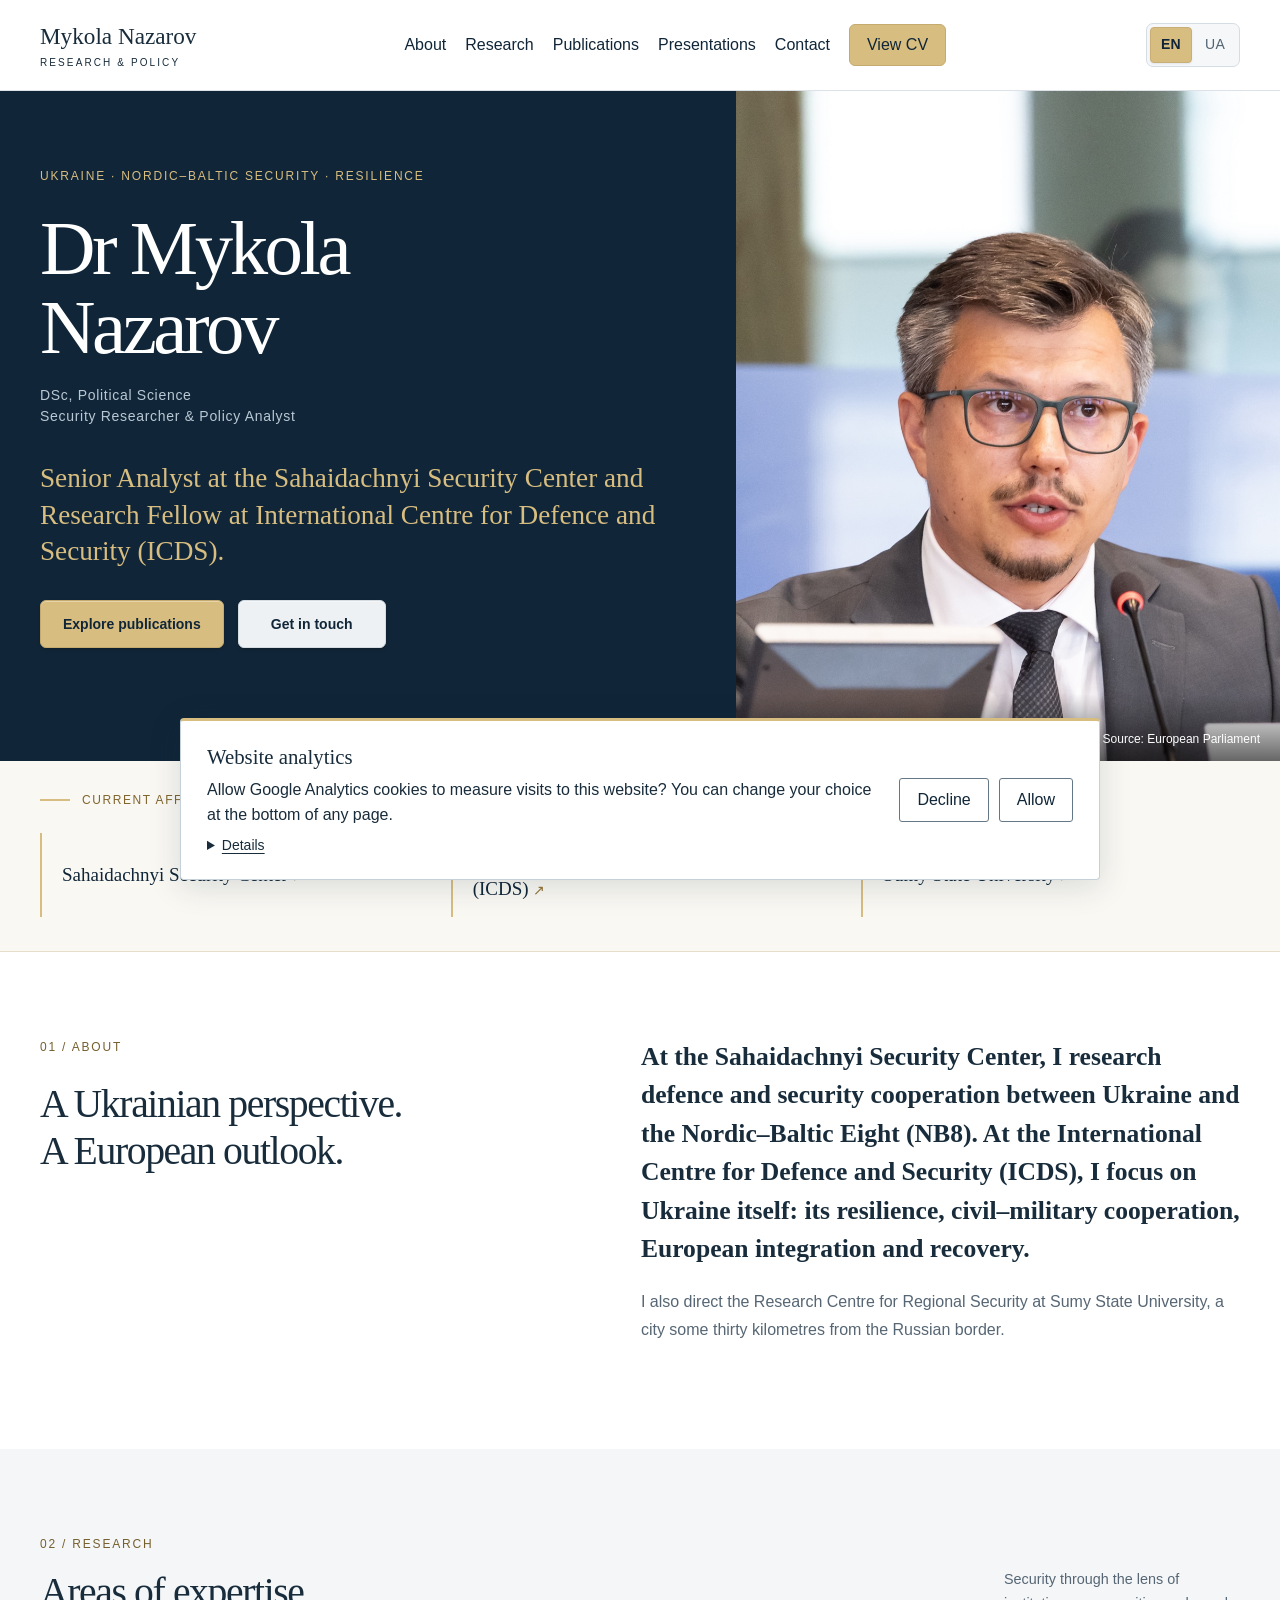
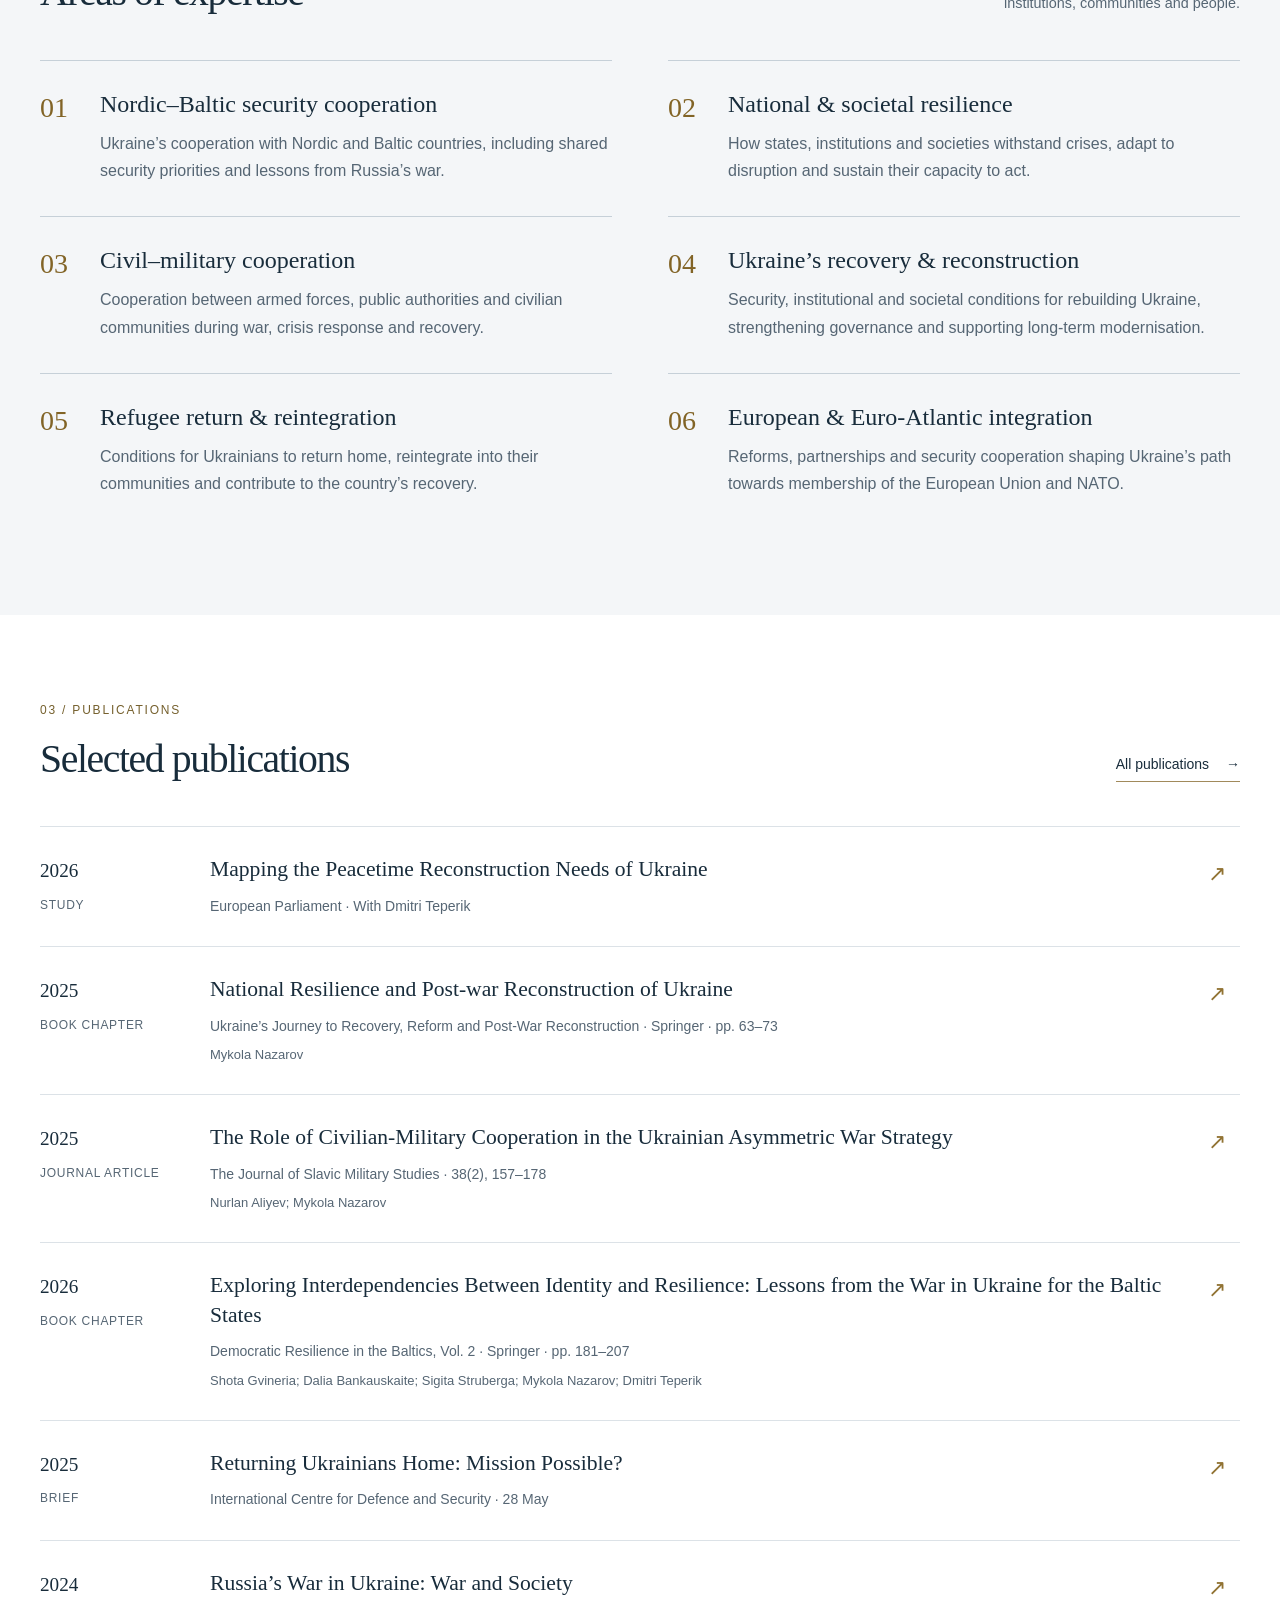
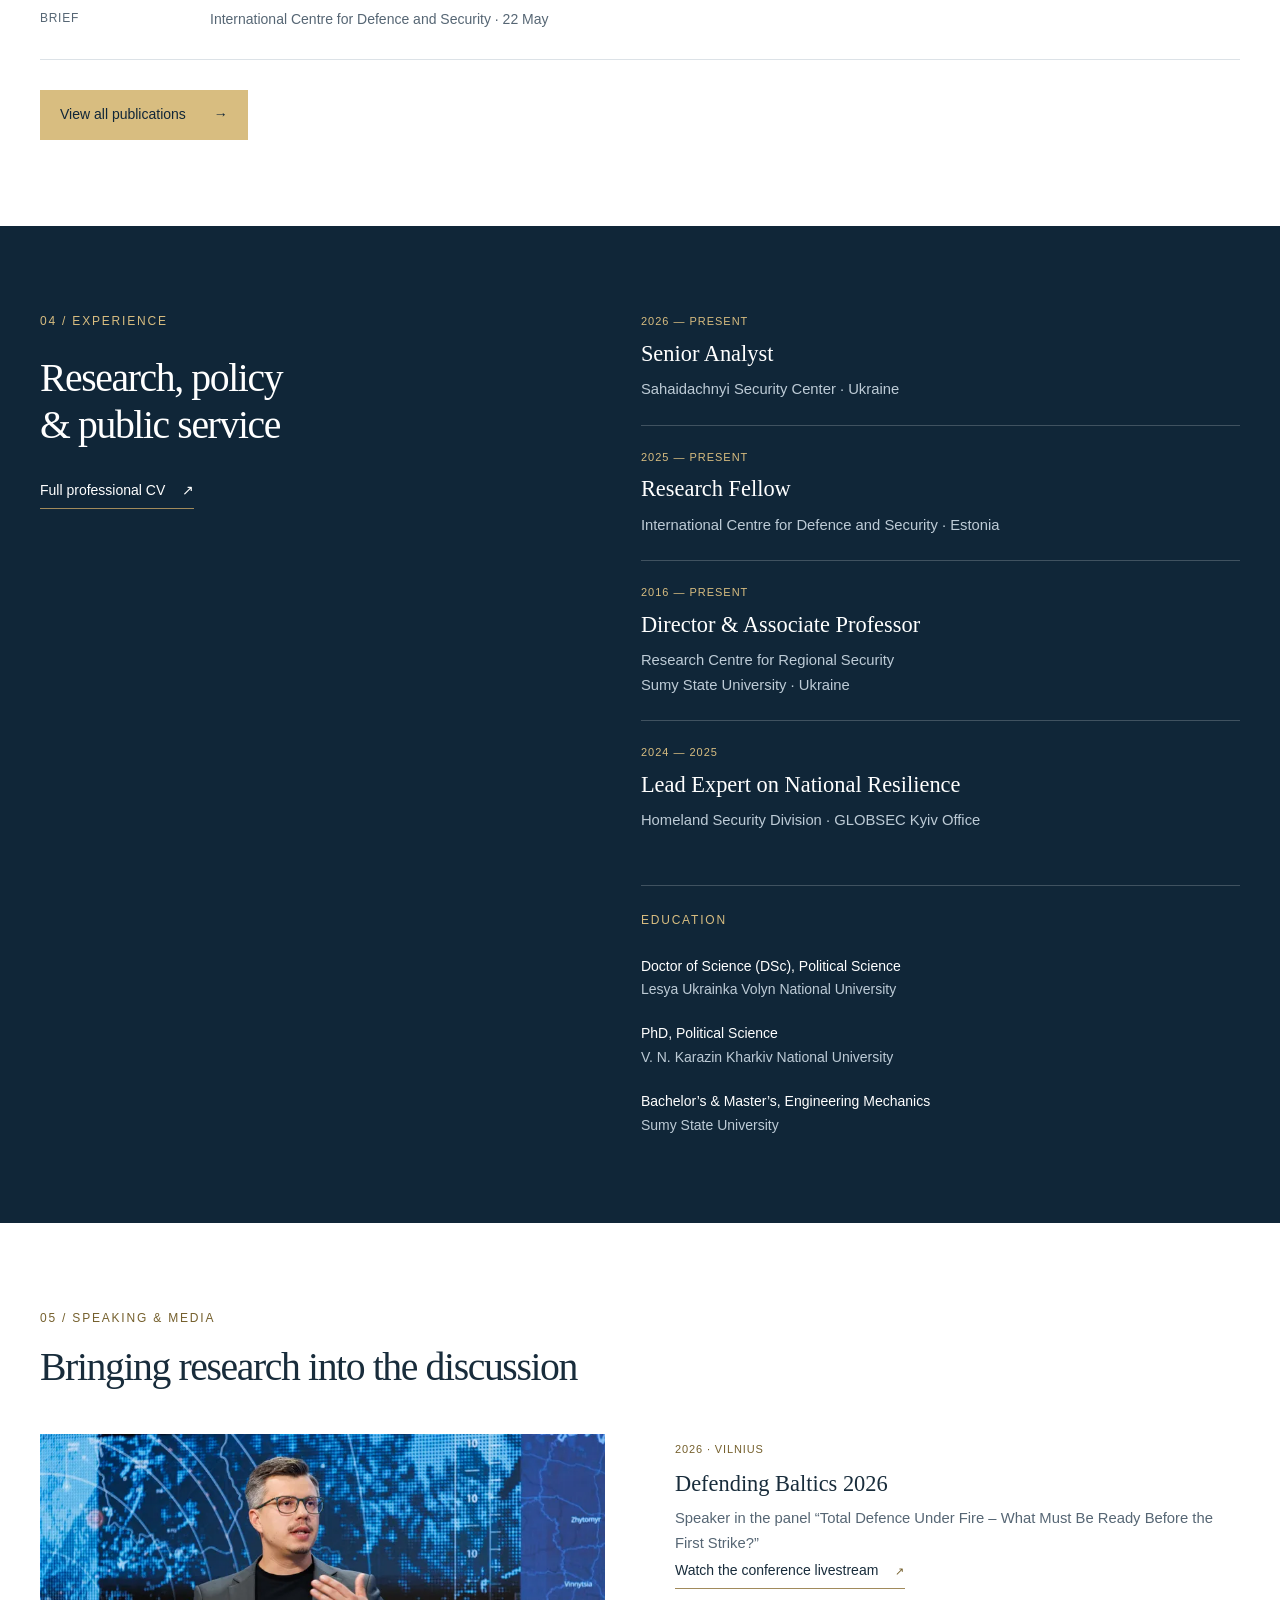
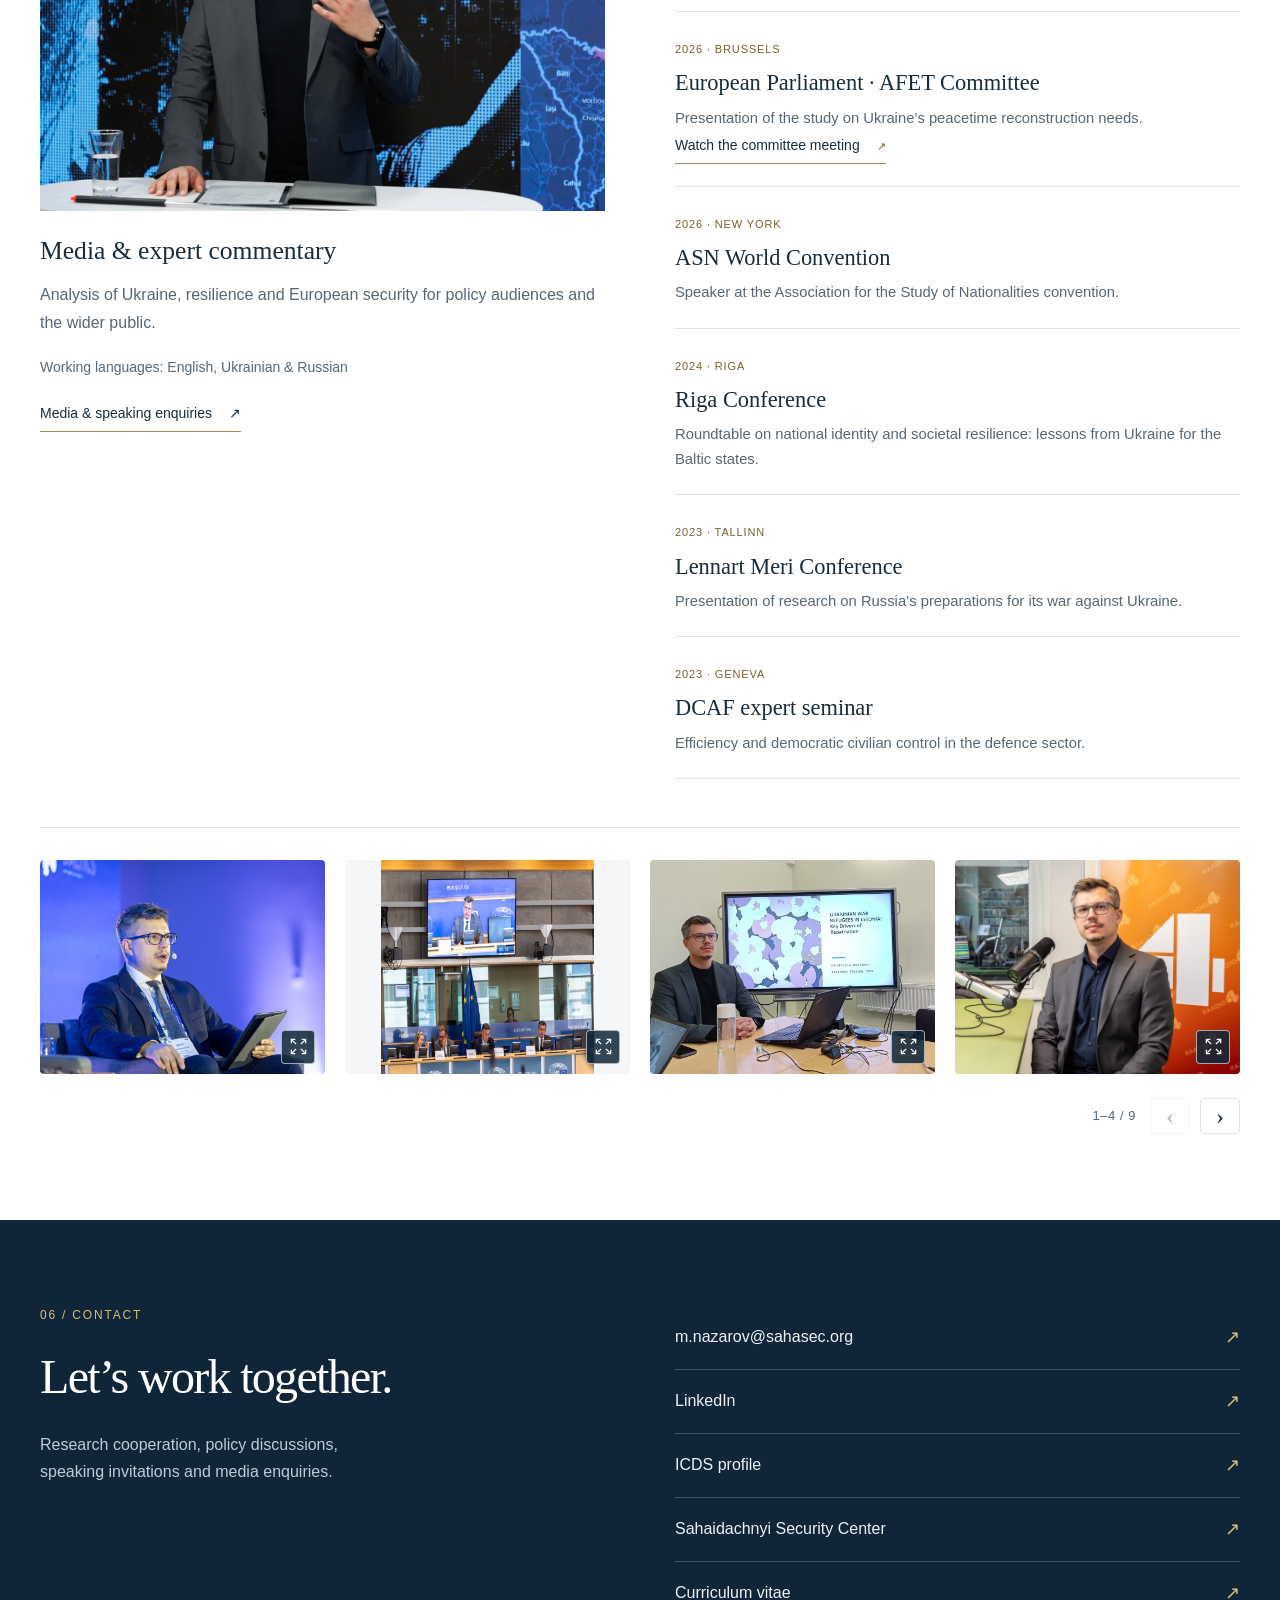
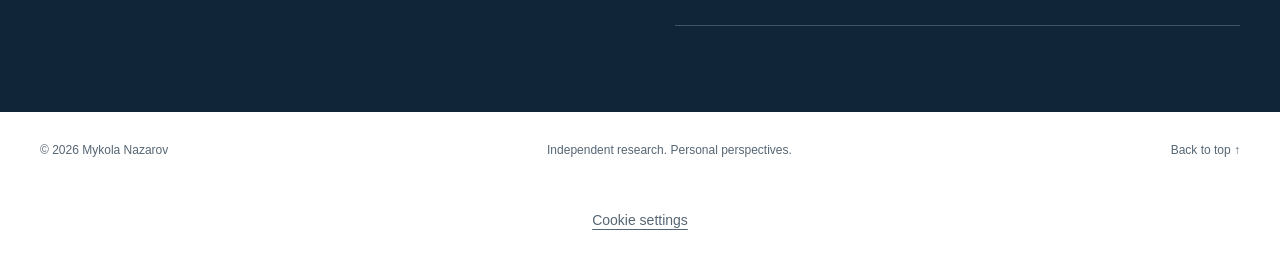
==== index.html @ 0bc8dbb7 "Highlight Ukraine and Nordic–Baltic security in homepage and social titles" ====
<!doctype html>
<html lang="en">
<head>
<meta charset="utf-8"><meta name="viewport" content="width=device-width,initial-scale=1">
<title>Mykola Nazarov | Ukraine, Nordic–Baltic Security &amp; Resilience</title>
<meta name="description" content="Mykola Nazarov, Senior Analyst at Sahaidachnyi Security Center and Research Fellow at ICDS, researches Ukraine, Nordic–Baltic security and societal resilience.">
<meta name="theme-color" content="#102638"><meta property="og:title" content="Mykola Nazarov | Ukraine, Nordic–Baltic Security &amp; Resilience"><meta property="og:description" content="Mykola Nazarov, Senior Analyst at Sahaidachnyi Security Center and Research Fellow at ICDS, researches Ukraine, Nordic–Baltic security and societal resilience."><meta property="og:type" content="website">
<link rel="icon" href="/favicon.ico" sizes="16x16 32x32 48x48 64x64 128x128 256x256">
<link rel="icon" type="image/png" href="/favicon.png" sizes="96x96">
<link rel="apple-touch-icon" href="/apple-touch-icon.png" sizes="180x180">
<link rel="stylesheet" href="styles.css?v=20261110-publications"><script defer src="script.js?v=20261110-publications"></script>
<link rel="canonical" href="https://mykola-nazarov.com/"><link rel="alternate" hreflang="en" href="https://mykola-nazarov.com/"><link rel="alternate" hreflang="uk" href="https://mykola-nazarov.com/uk/"><link rel="alternate" hreflang="x-default" href="https://mykola-nazarov.com/"><meta property="og:url" content="https://mykola-nazarov.com/"><meta property="og:locale" content="en_GB"><meta property="og:locale:alternate" content="uk_UA"><script defer src="language.js"></script><script defer src="gallery.js?v=20260928-gallery8"></script>
<script type="application/ld+json">
{
  "@context": "https://schema.org",
  "@type": "ProfilePage",
  "@id": "https://mykola-nazarov.com/#profile",
  "url": "https://mykola-nazarov.com/",
  "name": "Mykola Nazarov — professional profile and research",
  "inLanguage": "en",
  "mainEntity": {
    "@type": "Person",
    "@id": "https://mykola-nazarov.com/#person",
    "name": "Mykola Nazarov",
    "alternateName": "Микола Назаров",
    "url": "https://mykola-nazarov.com/",
    "image": "https://mykola-nazarov.com/assets/mykola-nazarov.jpeg",
    "description": "Senior Analyst at the Sahaidachnyi Security Center and Research Fellow at ICDS. I work on what Ukraine’s war means for defence and societal resilience in Northern Europe.",
    "jobTitle": "Senior Analyst; Non-Resident Research Fellow",
    "affiliation": [
      {
        "@type": "Organization",
        "name": "Sahaidachnyi Security Center",
        "url": "https://sahasec.org/"
      },
      {
        "@type": "Organization",
        "name": "International Centre for Defence and Security",
        "alternateName": "ICDS"
      },
      {
        "@type": "CollegeOrUniversity",
        "name": "Sumy State University"
      },
      {
        "@type": "Organization",
        "name": "Research Centre for Regional Security"
      }
    ],
    "knowsAbout": [
      "National and societal resilience",
      "Civil–military cooperation",
      "Ukraine’s recovery and reconstruction",
      "European and Euro-Atlantic integration",
      "Nordic–Baltic security cooperation",
      "Nordic–Baltic Eight"
    ],
    "sameAs": [
      "https://icds.ee/en/author/mykola-nazarov/",
      "https://www.linkedin.com/in/mykola-nazarov/",
      "https://orcid.org/0000-0002-4504-7908",
      "https://www.researchgate.net/profile/Mykola-Nazarov",
      "https://www.scopus.com/authid/detail.uri?authorId=57215903050"
    ],
    "worksFor": [
      {
        "@type": "Organization",
        "name": "Sahaidachnyi Security Center",
        "url": "https://sahasec.org/"
      }
    ]
  }
}
</script>
<link rel="stylesheet" href="/analytics.css?v=b6d5c2df7a">
<script defer src="/analytics.js?v=20261110-contact-email"></script>
</head>
<body id="top">
<a class="skip" href="#main">Skip to content</a>
<header class="site-header"><div class="header-inner"><a href="#top" class="wordmark" aria-label="Mykola Nazarov, home">Mykola Nazarov<span>RESEARCH & POLICY</span></a><div class="header-tools"><div class="language-switch" role="group" aria-label="Website language"><a href="./" lang="en" hreflang="en" aria-label="English" aria-current="page">EN</a><span aria-hidden="true">/</span><a href="uk/" lang="uk" hreflang="uk" aria-label="Українська" data-language-link>UA</a></div><button class="menu-toggle" aria-expanded="false" aria-controls="navigation">Menu <span aria-hidden="true">☰</span></button></div><nav id="navigation" aria-label="Main navigation"><a href="#about">About</a><a href="#research">Research</a><a href="#publications">Publications</a><a href="#speaking">Presentations</a><a href="#contact">Contact</a><a class="nav-cv" href="cv.html">View CV</a></nav></div></header>
<main id="main">
<section class="hero"><div class="hero-inner"><div class="hero-copy"><p class="eyebrow">UKRAINE · NORDIC–BALTIC SECURITY · RESILIENCE</p><h1>Dr Mykola<br>Nazarov<span class="degree">DSc, Political Science<br>Security Researcher &amp; Policy Analyst</span></h1><p class="hero-lead">Senior Analyst at the Sahaidachnyi Security Center and Research Fellow at International Centre for Defence and Security (ICDS).</p><div class="hero-actions"><a class="hero-action hero-action-primary" href="#publications">Explore publications</a><a class="hero-action" href="#contact">Get in touch</a></div></div><figure class="hero-portrait"><img src="assets/mykola-nazarov.jpeg" alt="Dr Mykola Nazarov speaking at a microphone" width="1024" height="1536" fetchpriority="high"><figcaption>© European Union 2026 · Source: European Parliament</figcaption></figure></div></section>
<div class="affiliations"><div><span class="small-label">CURRENT AFFILIATIONS</span><p><a href="https://sahasec.org/team/dr-mykola-nazarov/" target="_blank" rel="noopener noreferrer">Sahaidachnyi Security Center</a></p><p><a href="https://icds.ee/en/author/mykola-nazarov/" target="_blank" rel="noopener noreferrer">International Centre for Defence and Security <span class="affiliation-abbr">(ICDS)</span></a></p><p><a href="https://int.sumdu.edu.ua/en/" target="_blank" rel="noopener noreferrer">Sumy State University</a></p></div></div>
<section class="section split" id="about"><div><p class="eyebrow dark">01 / ABOUT</p><h2>A Ukrainian perspective.<br>A European outlook.</h2></div><div class="body-copy"><p class="intro"><strong>At the Sahaidachnyi Security Center, I research defence and security cooperation between Ukraine and the Nordic–Baltic Eight (NB8). At the International Centre for Defence and Security (ICDS), I focus on Ukraine itself: its resilience, civil–military cooperation, European integration and recovery.</strong></p><p>I also direct the Research Centre for Regional Security at Sumy State University, a city some thirty kilometres from the Russian border.</p></div></section>
<section class="research-section" id="research"><div class="section"><div class="section-heading"><div><p class="eyebrow dark">02 / RESEARCH</p><h2>Areas of expertise</h2></div><p>Security through the lens of<br>institutions, communities and people.</p></div><ol class="expertise-grid" role="list">
<li class="expertise-item"><span class="index" aria-hidden="true">01</span><div><h3>Nordic–Baltic security cooperation</h3><p>Ukraine’s cooperation with Nordic and Baltic countries, including shared security priorities and lessons from Russia’s war.</p></div></li>
<li class="expertise-item"><span class="index" aria-hidden="true">02</span><div><h3>National &amp; societal resilience</h3><p>How states, institutions and societies withstand crises, adapt to disruption and sustain their capacity to act.</p></div></li>
<li class="expertise-item"><span class="index" aria-hidden="true">03</span><div><h3>Civil–military cooperation</h3><p>Cooperation between armed forces, public authorities and civilian communities during war, crisis response and recovery.</p></div></li>
<li class="expertise-item"><span class="index" aria-hidden="true">04</span><div><h3>Ukraine’s recovery &amp; reconstruction</h3><p>Security, institutional and societal conditions for rebuilding Ukraine, strengthening governance and supporting long-term modernisation.</p></div></li>
<li class="expertise-item"><span class="index" aria-hidden="true">05</span><div><h3>Refugee return &amp; reintegration</h3><p>Conditions for Ukrainians to return home, reintegrate into their communities and contribute to the country’s recovery.</p></div></li>
<li class="expertise-item"><span class="index" aria-hidden="true">06</span><div><h3>European &amp; Euro-Atlantic integration</h3><p>Reforms, partnerships and security cooperation shaping Ukraine’s path towards membership of the European Union and NATO.</p></div></li>
</ol>
</div></section>
<section class="section selected-publications" id="publications"><div class="section-heading"><div><p class="eyebrow dark">03 / PUBLICATIONS</p><h2>Selected publications</h2></div><a class="text-link" href="publications.html">All publications <span aria-hidden="true">→</span></a></div>
<div class="publication-list">
<article class="publication" data-year="2026" data-topic="recovery"><div class="pub-meta">2026<span>STUDY</span></div><div><h4><a href="https://icds.ee/en/mapping-the-peacetime-reconstruction-needs-of-ukraine/" target="_blank" rel="noopener noreferrer">Mapping the Peacetime Reconstruction Needs of Ukraine</a></h4><p>European Parliament · With Dmitri Teperik</p></div><span class="pub-arrow" aria-hidden="true">↗</span></article>
<article class="publication" data-year="2025" data-topic="recovery"><div class="pub-meta">2025<span>BOOK CHAPTER</span></div><div><h4><a href="https://link.springer.com/chapter/10.1007/978-3-031-66434-2_5" target="_blank" rel="noopener noreferrer">National Resilience and Post-war Reconstruction of Ukraine</a></h4><p>Ukraine’s Journey to Recovery, Reform and Post-War Reconstruction · Springer · pp. 63–73</p><p class="pub-authors">Mykola Nazarov</p></div><span class="pub-arrow" aria-hidden="true">↗</span></article>
<article class="publication" data-year="2025" data-topic="security"><div class="pub-meta">2025<span>JOURNAL ARTICLE</span></div><div><h4><a href="https://doi.org/10.1080/13518046.2025.2533630" target="_blank" rel="noopener noreferrer">The Role of Civilian-Military Cooperation in the Ukrainian Asymmetric War Strategy</a></h4><p>The Journal of Slavic Military Studies · 38(2), 157–178</p><p class="pub-authors">Nurlan Aliyev; Mykola Nazarov</p></div><span class="pub-arrow" aria-hidden="true">↗</span></article>
<article class="publication" data-year="2026" data-topic="resilience"><div class="pub-meta">2026<span>BOOK CHAPTER</span></div><div><h4><a href="https://link.springer.com/chapter/10.1007/978-3-032-10146-4_10" target="_blank" rel="noopener noreferrer">Exploring Interdependencies Between Identity and Resilience: Lessons from the War in Ukraine for the Baltic States</a></h4><p>Democratic Resilience in the Baltics, Vol. 2 · Springer · pp. 181–207</p><p class="pub-authors">Shota Gvineria; Dalia Bankauskaite; Sigita Struberga; Mykola Nazarov; Dmitri Teperik</p></div><span class="pub-arrow" aria-hidden="true">↗</span></article>
<article class="publication" data-year="2025" data-topic="recovery"><div class="pub-meta">2025<span>BRIEF</span></div><div><h4><a href="https://icds.ee/en/returning-ukrainians-home-mission-possible/" target="_blank" rel="noopener noreferrer">Returning Ukrainians Home: Mission Possible?</a></h4><p>International Centre for Defence and Security · 28 May</p></div><span class="pub-arrow" aria-hidden="true">↗</span></article>
<article class="publication" data-year="2024" data-topic="resilience"><div class="pub-meta">2024<span>BRIEF</span></div><div><h4><a href="https://icds.ee/en/russias-war-in-ukraine-war-and-society/" target="_blank" rel="noopener noreferrer">Russia’s War in Ukraine: War and Society</a></h4><p>International Centre for Defence and Security · 22 May</p></div><span class="pub-arrow" aria-hidden="true">↗</span></article>
</div><div class="publications-actions"><a class="button gold" href="publications.html">View all publications <span aria-hidden="true">→</span></a></div></section>
<section class="experience-section" id="experience"><div class="section split"><div><p class="eyebrow">04 / EXPERIENCE</p><h2>Research, policy<br>& public service</h2><a class="text-link light" href="cv.html">Full professional CV <span aria-hidden="true">↗</span></a></div><div class="timeline"><article><p class="date">2026 — PRESENT</p><h3>Senior Analyst</h3><p>Sahaidachnyi Security Center · Ukraine</p></article><article><p class="date">2025 — PRESENT</p><h3>Research Fellow</h3><p>International Centre for Defence and Security · Estonia</p></article><article><p class="date">2016 — PRESENT</p><h3>Director & Associate Professor</h3><p>Research Centre for Regional Security<br>Sumy State University · Ukraine</p></article><article><p class="date">2024 — 2025</p><h3>Lead Expert on National Resilience</h3><p>Homeland Security Division · GLOBSEC Kyiv Office</p></article><div class="education"><p class="eyebrow">EDUCATION</p><p><strong>Doctor of Science (DSc), Political Science</strong><br>Lesya Ukrainka Volyn National University</p><p><strong>PhD, Political Science</strong><br>V. N. Karazin Kharkiv National University</p><p><strong>Bachelor’s & Master’s, Engineering Mechanics</strong><br>Sumy State University</p></div></div></div></section>
<section class="section" id="speaking"><div class="section-heading"><div><p class="eyebrow dark">05 / SPEAKING & MEDIA</p><h2>Bringing research into the discussion</h2></div></div><div class="speaking-grid"><div><img class="media-photo" src="assets/media.webp" alt="Mykola Nazarov contributing to a television discussion" width="860" height="573" loading="lazy"><h3>Media & expert commentary</h3><p>Analysis of Ukraine, resilience and European security for policy audiences and the wider public.</p><p class="languages">Working languages: English, Ukrainian & Russian</p><a class="text-link" href="mailto:m.nazarov@sahasec.org?subject=Media%20or%20speaking%20enquiry">Media & speaking enquiries <span aria-hidden="true">↗</span></a></div><div class="events"><article><span>2026 · VILNIUS</span><h3>Defending Baltics 2026</h3><p>Speaker in the panel “Total Defence Under Fire – What Must Be Ready Before the First Strike?”</p><a class="text-link" href="https://youtu.be/OSr7ZfuZhS0?t=7414" target="_blank" rel="noopener noreferrer">Watch the conference livestream <span aria-hidden="true">↗</span></a></article><article><span>2026 · BRUSSELS</span><h3>European Parliament · AFET Committee</h3><p>Presentation of the study on Ukraine’s peacetime reconstruction needs.</p><a class="text-link" href="https://multimedia.europarl.europa.eu/en/webstreaming/committee-on-foreign-affairs-ordinary-meeting_20260624-1635-COMMITTEE-AFET" target="_blank" rel="noopener noreferrer">Watch the committee meeting <span aria-hidden="true">↗</span></a></article><article><span>2026 · NEW YORK</span><h3>ASN World Convention</h3><p>Speaker at the Association for the Study of Nationalities convention.</p></article><article><span>2024 · RIGA</span><h3>Riga Conference</h3><p>Roundtable on national identity and societal resilience: lessons from Ukraine for the Baltic states.</p></article><article><span>2023 · TALLINN</span><h3>Lennart Meri Conference</h3><p>Presentation of research on Russia’s preparations for its war against Ukraine.</p></article><article><span>2023 · GENEVA</span><h3>DCAF expert seminar</h3><p>Efficiency and democratic civilian control in the defence sector.</p></article></div></div><div class="speaking-gallery" role="group" aria-label="Presentations, interviews and professional meetings photo gallery"><a class="gallery-item" href="assets/speaking-defending-baltics-2026-mindaugas-mikulenas.jpg" data-gallery-item aria-label="Open photo: Mykola Nazarov speaking at Defending Baltics 2026 in Vilnius" title="Photo: Mindaugas Mikulenas"><img src="assets/speaking-defending-baltics-2026-mindaugas-mikulenas.jpg" alt="Mykola Nazarov speaking at Defending Baltics 2026 in Vilnius. Photo: Mindaugas Mikulenas" width="2048" height="1365" loading="lazy" decoding="async" style="object-position:40% 45%"><span class="gallery-zoom" aria-hidden="true"><svg viewBox="0 0 24 24" width="19" height="19" fill="none" stroke="currentColor" stroke-width="1.6" aria-hidden="true"><path d="M8 3H3v5m13-5h5v5M3 16v5h5m13-5v5h-5M3 3l6 6m12-6-6 6M3 21l6-6m12 6-6-6"/></svg></span></a><a class="gallery-item" href="assets/speaking-european-parliament-session.jpg" data-gallery-item aria-label="Enlarge photo: Mykola Nazarov speaking at the European Parliament"><img src="assets/speaking-european-parliament-session.jpg" alt="Mykola Nazarov speaking at the European Parliament" width="1536" height="1536" loading="lazy" decoding="async" style="object-fit:contain;object-position:center"><span class="gallery-zoom" aria-hidden="true"><svg viewBox="0 0 24 24" width="19" height="19" fill="none" stroke="currentColor" stroke-width="1.6" aria-hidden="true"><path d="M8 3H3v5m13-5h5v5M3 16v5h5m13-5v5h-5M3 3l6 6m12-6-6 6M3 21l6-6m12 6-6-6"/></svg></span></a><a class="gallery-item" href="assets/speaking-research-presentation.jpg" data-gallery-item aria-label="Enlarge photo: Mykola Nazarov presenting research on Ukrainian war refugees in Estonia"><img src="assets/speaking-research-presentation.jpg" alt="Mykola Nazarov presenting research on Ukrainian war refugees in Estonia" width="2048" height="1684" loading="lazy" decoding="async" style="object-position:50% 35%"><span class="gallery-zoom" aria-hidden="true"><svg viewBox="0 0 24 24" width="19" height="19" fill="none" stroke="currentColor" stroke-width="1.6" aria-hidden="true"><path d="M8 3H3v5m13-5h5v5M3 16v5h5m13-5v5h-5M3 3l6 6m12-6-6 6M3 21l6-6m12 6-6-6"/></svg></span></a><a class="gallery-item" href="assets/speaking-radio-interview.jpg" data-gallery-item aria-label="Enlarge photo: Mykola Nazarov in a radio studio"><img src="assets/speaking-radio-interview.jpg" alt="Mykola Nazarov in a radio studio" width="784" height="490" loading="lazy" decoding="async" style="object-position:50% 45%"><span class="gallery-zoom" aria-hidden="true"><svg viewBox="0 0 24 24" width="19" height="19" fill="none" stroke="currentColor" stroke-width="1.6" aria-hidden="true"><path d="M8 3H3v5m13-5h5v5M3 16v5h5m13-5v5h-5M3 3l6 6m12-6-6 6M3 21l6-6m12 6-6-6"/></svg></span></a><a class="gallery-item" href="assets/speaking-err-interview.jpg" data-gallery-item aria-label="Enlarge photo: Mykola Nazarov during a television interview on ERR"><img src="assets/speaking-err-interview.jpg" alt="Mykola Nazarov during a television interview on ERR" width="988" height="657" loading="lazy" decoding="async" style="object-position:50% 40%"><span class="gallery-zoom" aria-hidden="true"><svg viewBox="0 0 24 24" width="19" height="19" fill="none" stroke="currentColor" stroke-width="1.6" aria-hidden="true"><path d="M8 3H3v5m13-5h5v5M3 16v5h5m13-5v5h-5M3 3l6 6m12-6-6 6M3 21l6-6m12 6-6-6"/></svg></span></a><a class="gallery-item" href="assets/meeting-lennart-meri-conference.jpg" data-gallery-item aria-label="Enlarge photo: Mykola Nazarov with a fellow participant at the Lennart Meri Conference"><img src="assets/meeting-lennart-meri-conference.jpg" alt="Mykola Nazarov with a fellow participant at the Lennart Meri Conference" width="1152" height="1536" loading="lazy" decoding="async" style="object-position:50% 38%"><span class="gallery-zoom" aria-hidden="true"><svg viewBox="0 0 24 24" width="19" height="19" fill="none" stroke="currentColor" stroke-width="1.6" aria-hidden="true"><path d="M8 3H3v5m13-5h5v5M3 16v5h5m13-5v5h-5M3 3l6 6m12-6-6 6M3 21l6-6m12 6-6-6"/></svg></span></a><a class="gallery-item" href="assets/meeting-professional-exchange.jpg" data-gallery-item aria-label="Enlarge photo: Mykola Nazarov at a professional meeting"><img src="assets/meeting-professional-exchange.jpg" alt="Mykola Nazarov at a professional meeting" width="1152" height="1536" loading="lazy" decoding="async" style="object-position:50% 65%"><span class="gallery-zoom" aria-hidden="true"><svg viewBox="0 0 24 24" width="19" height="19" fill="none" stroke="currentColor" stroke-width="1.6" aria-hidden="true"><path d="M8 3H3v5m13-5h5v5M3 16v5h5m13-5v5h-5M3 3l6 6m12-6-6 6M3 21l6-6m12 6-6-6"/></svg></span></a><a class="gallery-item" href="assets/meeting-nordic-baltic-ukraine-forum.jpg" data-gallery-item aria-label="Enlarge photo: Roundtable discussion at the Nordic-Baltic–Ukraine Forum"><img src="assets/meeting-nordic-baltic-ukraine-forum.jpg" alt="Roundtable discussion at the Nordic-Baltic–Ukraine Forum" width="1536" height="1152" loading="lazy" decoding="async" style="object-position:center"><span class="gallery-zoom" aria-hidden="true"><svg viewBox="0 0 24 24" width="19" height="19" fill="none" stroke="currentColor" stroke-width="1.6" aria-hidden="true"><path d="M8 3H3v5m13-5h5v5M3 16v5h5m13-5v5h-5M3 3l6 6m12-6-6 6M3 21l6-6m12 6-6-6"/></svg></span></a><a class="gallery-item" href="assets/meeting-nato-public-forum.jpg" data-gallery-item aria-label="Enlarge photo: Mykola Nazarov greeting a participant at the NATO Public Forum"><img src="assets/meeting-nato-public-forum.jpg" alt="Mykola Nazarov greeting a participant at the NATO Public Forum" width="1336" height="1536" loading="lazy" decoding="async" style="object-position:50% 32%"><span class="gallery-zoom" aria-hidden="true"><svg viewBox="0 0 24 24" width="19" height="19" fill="none" stroke="currentColor" stroke-width="1.6" aria-hidden="true"><path d="M8 3H3v5m13-5h5v5M3 16v5h5m13-5v5h-5M3 3l6 6m12-6-6 6M3 21l6-6m12 6-6-6"/></svg></span></a></div><div class="gallery-strip-controls" hidden><span class="gallery-strip-count" aria-live="polite">1–4 / 9</span><button type="button" data-gallery-prev aria-label="Previous photos"><span aria-hidden="true">‹</span></button><button type="button" data-gallery-next aria-label="Next photos"><span aria-hidden="true">›</span></button></div></section>
<section class="contact-section" id="contact"><div class="section"><div><p class="eyebrow">06 / CONTACT</p><h2>Let’s work together.</h2><p>Research cooperation, policy discussions,<br>speaking invitations and media enquiries.</p></div><div class="contact-links"><a class="email" href="mailto:m.nazarov@sahasec.org">m.nazarov@sahasec.org <span aria-hidden="true">↗</span></a><a href="https://www.linkedin.com/in/mykola-nazarov/" target="_blank" rel="noopener noreferrer">LinkedIn <span aria-hidden="true">↗</span></a><a href="https://icds.ee/en/author/mykola-nazarov/" target="_blank" rel="noopener noreferrer">ICDS profile <span aria-hidden="true">↗</span></a><a href="https://sahasec.org/team/dr-mykola-nazarov/" target="_blank" rel="noopener noreferrer">Sahaidachnyi Security Center <span aria-hidden="true">↗</span></a><a href="cv.html">Curriculum vitae <span aria-hidden="true">↗</span></a></div></div></section>
</main><dialog class="photo-viewer" aria-label="Photo viewer"><div class="photo-viewer-panel"><div class="photo-viewer-toolbar"><span class="photo-viewer-count" role="status" aria-live="polite"></span><button type="button" class="photo-viewer-close" aria-label="Close" autofocus>×</button></div><div class="photo-viewer-stage"><button type="button" class="photo-viewer-prev" aria-label="Previous photo">‹</button><img class="photo-viewer-image" alt=""><button type="button" class="photo-viewer-next" aria-label="Next photo">›</button></div></div></dialog><footer><span>© <span id="copyright-year">2026</span> Mykola Nazarov</span><span>Independent research. Personal perspectives.</span><a href="#top">Back to top ↑</a></footer>
</body></html>
---- styles.css ----
:root{--navy:#102638;--navy-light:#19364b;--gold:#d8bd80;--ink:#182c3b;--muted:#566674;--line:#dce2e7;--paper:#f4f6f8}*{box-sizing:border-box}html{scroll-behavior:smooth;scroll-padding-top:100px}body{margin:0;color:var(--ink);background:#fff;font-family:Arial,Helvetica,sans-serif;font-size:16px;line-height:1.7}h1,h2,h3,h4,p,figure{margin:0}h1,h2,h3,h4{font-family:Georgia,'Times New Roman',serif;font-weight:400;line-height:1.18}h2{font-size:clamp(2rem,3.1vw,2.9rem);letter-spacing:-.035em}h3{font-size:1.6rem}a{color:inherit;text-decoration:none}a:hover{color:#906c2c}a:focus-visible,button:focus-visible,select:focus-visible{outline:3px solid #b58433;outline-offset:5px}button,select{font:inherit}button{cursor:pointer}img{display:block;max-width:100%}[hidden]{display:none!important}.skip{position:fixed;left:12px;top:-100px;z-index:100;background:white;padding:10px 18px}.skip:focus{top:10px}.site-header{background:#fff;position:sticky;top:0;z-index:20;border-bottom:1px solid var(--line)}.header-inner{max-width:1280px;margin:auto;padding:22px 40px;display:flex;align-items:center;justify-content:space-between;gap:32px}.wordmark{font-family:Georgia,serif;font-size:1.45rem;line-height:1.25;white-space:nowrap}.wordmark span{display:block;font:10px Arial,sans-serif;letter-spacing:.21em;margin-top:6px}nav{display:flex;align-items:center;gap:28px;font-size:.875rem}nav a{padding:8px 0}.nav-cv{border-left:1px solid var(--line);padding-left:27px}.menu-toggle{display:none}.hero{background:var(--navy);color:white}.hero-inner{max-width:1280px;margin:auto;display:grid;grid-template-columns:1.15fr .85fr;min-height:670px}.hero-copy{padding:76px 40px 54px}.eyebrow{font:12px/1.6 Arial,sans-serif;letter-spacing:.15em;color:var(--gold);margin-bottom:24px}.eyebrow.dark{color:#75602d}h1{font-size:clamp(3.8rem,6vw,5.4rem);line-height:1.02;letter-spacing:-.045em}.degree{display:block;font:14px/1.5 Arial,sans-serif;letter-spacing:.05em;color:#b8c8d4;margin-top:18px}.hero-lead{font-family:Georgia,serif;font-size:1.7rem;line-height:1.35;margin-top:33px;color:var(--gold)}.hero-description{color:#c8d2da;max-width:440px;margin-top:18px;line-height:1.7}.hero-actions{display:flex;align-items:center;gap:30px;margin-top:30px}.button{display:inline-flex;align-items:center;gap:28px;padding:13px 20px;font-size:.875rem}.gold{background:var(--gold);color:var(--navy)}.gold:hover{background:#e5cc94;color:var(--navy)}.text-link{font-size:.875rem;display:inline-block;border-bottom:1px solid #a18a5b;padding-bottom:5px}.text-link span{margin-left:13px}.light{color:#fff}.light:hover{color:var(--gold)}.location{color:#aec0ce;font-size:.8rem;margin-top:38px}.location span{margin:0 14px;color:var(--gold)}.hero-portrait{position:relative;overflow:hidden;min-height:600px}.hero-portrait img{width:100%;height:100%;position:absolute;object-fit:cover;object-position:center 38%}.hero-portrait figcaption{position:absolute;bottom:0;left:0;right:0;padding:35px 20px 12px;background:linear-gradient(transparent,rgba(0,0,0,.6));font-size:12px;color:white;text-align:right}.affiliations{border-bottom:1px solid var(--line)}.affiliations>div{max-width:1200px;margin:auto;display:grid;grid-template-columns:.8fr 1.25fr 1fr 1.2fr;align-items:center;gap:28px;padding:28px 0}.small-label{font-size:11px;letter-spacing:.12em;color:var(--muted)}.affiliations p{font-family:Georgia,serif;font-size:1.1rem;line-height:1.45;padding-left:28px;border-left:1px solid var(--line)}.section{max-width:1280px;margin:0 auto;padding:86px 40px}.split{display:grid;grid-template-columns:1fr 1.15fr;gap:80px}.body-copy p{margin-bottom:20px;color:var(--muted)}.body-copy .intro{font-family:Georgia,serif;font-size:1.6rem;color:var(--ink);line-height:1.5}.section-heading{display:flex;align-items:flex-end;justify-content:space-between;gap:40px;margin-bottom:44px}.section-heading .eyebrow{margin-bottom:15px}.section-heading>p{font-size:.9rem;color:var(--muted)}.research-section{background:var(--paper)}.expertise-grid{display:grid;grid-template-columns:repeat(4,1fr);gap:30px}.expertise-grid article{border-top:1px solid #99a7b2;padding-top:22px}.index{font:12px Arial;color:#75602d;display:block;margin-bottom:28px}.expertise-grid h3{font-size:1.45rem;margin-bottom:18px}.expertise-grid p,.projects p{font-size:.925rem;color:var(--muted);line-height:1.75}.projects{display:grid;grid-template-columns:.75fr 2.25fr;gap:60px;border-top:1px solid var(--line);margin-top:58px;padding-top:38px}.projects>h3{font-size:1.2rem}.projects>div{display:grid;grid-template-columns:repeat(3,1fr);gap:30px}.projects h4{font-size:1.15rem;margin-bottom:12px}.featured-publication{display:grid;grid-template-columns:180px 1fr 45px;gap:35px;background:var(--navy);color:#fff;padding:38px;margin-bottom:35px}.featured-publication:hover{background:var(--navy-light);color:white}.feature-meta{display:flex;flex-direction:column;justify-content:space-between;font-size:12px;line-height:1.7;color:#c0ccd5}.feature-meta .eyebrow{font-size:11px}.featured-publication h3{font-size:2rem}.featured-publication p{color:#c0ccd5;margin:18px 0;font-size:.925rem;max-width:600px}.byline{font-size:.8rem;color:var(--gold)}.feature-arrow{font-size:2rem;color:var(--gold)}.filters{display:flex;align-items:center;gap:25px;margin:30px 0 20px}.filters label{font-size:.875rem;color:var(--muted);display:flex;align-items:center;gap:12px}.filters select{background:#fff;border:1px solid #bbc6cf;color:var(--ink);padding:10px 30px 10px 12px;border-radius:0;font-size:.875rem}.filters p{font-size:.8rem;color:var(--muted);margin-left:auto}.publication{display:grid;grid-template-columns:140px 1fr 32px;gap:30px;padding:28px 0;border-bottom:1px solid var(--line)}.publication:first-child{border-top:1px solid var(--line)}.pub-meta{font-family:Georgia,serif;font-size:1.2rem}.pub-meta span{display:block;font:11px/1.5 Arial,sans-serif;letter-spacing:.06em;color:var(--muted);margin-top:8px}.publication h4{font-size:1.35rem;line-height:1.35}.publication p{font-size:.8rem;color:var(--muted);margin-top:10px}.pub-arrow{font-size:1.4rem;color:#917333}.research-profiles{display:flex;gap:26px;font-size:.875rem;padding-top:28px}.research-profiles span{color:var(--muted)}.research-profiles a{text-decoration:underline;text-underline-offset:5px}.empty-state{padding:30px;background:var(--paper)}.empty-state button{border:0;background:transparent;text-decoration:underline;color:var(--ink)}.experience-section{background:var(--navy);color:white}.experience-section .text-link{margin-top:30px}.timeline article{border-top:1px solid #405260;padding:22px 0}.timeline article:first-child{border-top:0;padding-top:0}.date{color:var(--gold);font-size:11px;letter-spacing:.09em;margin-bottom:10px}.timeline h3{font-size:1.4rem;margin-bottom:10px}.timeline article>p:last-child{font-size:.925rem;color:#bdcbd6}.education{margin-top:30px;border-top:1px solid #405260;padding-top:25px}.education>p:not(.eyebrow){margin-top:20px;font-size:.875rem;color:#bdcbd6}.education strong{color:#fff;font-weight:400}.speaking-grid{display:grid;grid-template-columns:1fr 1fr;gap:70px}.media-photo{width:100%;height:auto;aspect-ratio:1.5;object-fit:cover;margin-bottom:25px}.speaking-grid>div>h3{margin-bottom:15px}.speaking-grid>div>p{color:var(--muted);margin-bottom:20px}.languages{font-size:.875rem}.events article{padding:22px 0;border-bottom:1px solid var(--line)}.events article:first-child{padding-top:0}.events span{font-size:11px;color:#75602d;letter-spacing:.08em}.events h3{font-size:1.4rem;margin:9px 0}.events p{font-size:.925rem;color:var(--muted)}.contact-section{background:var(--navy)}.contact-section .section{display:grid;grid-template-columns:1fr 1fr;gap:70px;color:#fff}.contact-section h2{font-size:3rem}.contact-section p:not(.eyebrow){color:#bdcbd6;margin-top:25px}.contact-links{align-self:center}.contact-links a{display:flex;align-items:center;justify-content:space-between;gap:20px;min-height:64px;padding:18px 0;border-bottom:1px solid #405260;color:#edf1f4;font:400 1rem/1.6 Arial,Helvetica,sans-serif;overflow-wrap:anywhere;transition:color .15s ease,border-color .15s ease}.contact-links a:hover{color:var(--gold);border-bottom-color:var(--gold)}.contact-links a>span{flex:0 0 auto;color:var(--gold);font-size:1.125rem;line-height:1}footer{display:flex;justify-content:space-between;gap:20px;max-width:1280px;margin:auto;padding:28px 40px;font-size:.75rem;color:var(--muted)}.cv-page{max-width:900px;margin:auto;padding:60px 30px}.cv-page h1{font-size:3rem;margin:30px 0 10px}.cv-page h2{font-size:1.7rem;margin:35px 0 20px;border-bottom:1px solid var(--line);padding-bottom:10px}.cv-page h3{font-size:1.2rem;margin-bottom:5px}.cv-page article{margin:22px 0}.cv-page p{margin:8px 0;color:var(--muted)}.cv-actions{display:flex;justify-content:space-between;gap:20px}.cv-actions button{background:var(--navy);color:white;border:0;padding:10px 18px}.cv-page ul{padding-left:22px}.cv-page li{margin:10px 0}
@media(min-width:1500px){.hero-inner{min-height:710px}.hero-copy{padding-top:90px}}
@media(max-width:1100px){.header-inner{padding:18px 26px}nav{gap:18px}.section{padding:65px 30px}.affiliations>div{padding:25px 30px}.hero-copy{padding:55px 30px}.hero-inner{min-height:650px}.hero-description{font-size:.925rem}.hero-actions{gap:18px}.split{gap:45px}.expertise-grid{gap:22px}.expertise-grid h3{font-size:1.25rem}.projects{grid-template-columns:1fr;gap:25px}.speaking-grid{gap:40px}.featured-publication{grid-template-columns:145px 1fr 25px;padding:30px;gap:25px}}
@media(max-width:760px){html{scroll-padding-top:90px}.header-inner{padding:17px 22px;flex-wrap:wrap;gap:0}.wordmark{font-size:1.25rem}.wordmark span{font-size:10px}.menu-toggle{display:flex;gap:12px;align-items:center;border:0;background:none;color:var(--ink);font-size:.875rem;padding:12px 0 12px 18px}nav{display:flex;width:100%;flex-wrap:wrap;gap:12px 22px;padding-top:20px}.js nav{display:none}.js nav.is-open{display:flex}.nav-cv{border:0;padding-left:0}.hero-inner{grid-template-columns:1fr}.hero-copy{padding:45px 24px 38px}.hero h1{font-size:4.1rem}.hero .eyebrow{font-size:10px;letter-spacing:.1em}.hero-lead{font-size:1.6rem;margin-top:27px}.hero-description{max-width:500px}.hero-portrait{min-height:0;height:490px;max-width:100%}.hero-portrait img{object-position:center 38%}.hero-actions{gap:25px}.location{margin-top:26px}.affiliations>div{grid-template-columns:1fr 1fr;gap:24px;padding:25px 24px}.affiliations p{font-size:.9rem;padding-left:0;border:0}.section{padding:55px 24px}.split{grid-template-columns:1fr;gap:30px}.eyebrow{margin-bottom:15px}.section-heading{display:block;margin-bottom:30px}.section-heading>p,.section-heading>.text-link{margin-top:24px}.expertise-grid{grid-template-columns:1fr 1fr;gap:30px 22px}.expertise-grid h3{font-size:1.25rem}.index{margin-bottom:18px}.projects>div{grid-template-columns:1fr}.projects{margin-top:35px}.featured-publication{grid-template-columns:1fr 25px;padding:26px;gap:22px}.feature-meta{grid-column:1/-1;flex-direction:row;gap:20px}.feature-meta span:last-child{text-align:right}.featured-publication h3{font-size:1.65rem}.featured-publication h3 br{display:none}.featured-publication p{font-size:.875rem}.filters{flex-wrap:wrap;gap:12px}.filters label{flex:1;display:block}.filters select{display:block;margin-top:7px;width:100%}.filters p{width:100%;margin-left:0}.publication{grid-template-columns:65px 1fr;gap:18px;padding:23px 0}.pub-meta{font-size:1rem}.pub-meta span{font-size:10px;overflow-wrap:anywhere}.publication h4{font-size:1.2rem}.pub-arrow{display:none}.research-profiles{gap:18px;flex-wrap:wrap}.research-profiles span{width:100%}.speaking-grid{grid-template-columns:1fr;gap:38px}.contact-section .section{grid-template-columns:1fr;gap:30px}.contact-section h2{font-size:2.7rem}footer{flex-wrap:wrap;padding:24px;font-size:.75rem}footer>span:nth-child(2){width:100%;order:3}.cv-page{padding:30px 24px}.cv-page h1{font-size:2.6rem}}
@media(max-width:380px){.hero h1{font-size:3.6rem}.hero-actions{flex-wrap:wrap}.expertise-grid{grid-template-columns:1fr}.hero-portrait{height:420px}.filters label{min-width:100%}}
@media(prefers-reduced-motion:reduce){html{scroll-behavior:auto}}
@media print{.cv-actions,.site-header,footer{display:none}.cv-page{padding:0;max-width:none}body{font-size:11pt}.cv-page h1{font-size:28pt}.cv-page h2{font-size:17pt;break-after:avoid}.cv-page article{break-inside:avoid}a{text-decoration:none}}

.publication-group{margin-top:42px}.publication-group-heading{margin-bottom:18px}.publication-group-heading h3{font-size:1.75rem}.publication-group-heading>p{font-size:.875rem;color:var(--muted);margin-top:8px}.publication p{font-size:.875rem}.publication .pub-authors{font-size:.8125rem;margin-top:6px}.pub-meta span{font-size:.75rem}.research-profiles{flex-wrap:wrap}.publication h4{overflow-wrap:anywhere}

.hero .hero-actions{gap:14px;flex-wrap:wrap}
.hero-action{display:inline-flex;align-items:center;justify-content:center;min-height:48px;min-width:148px;padding:12px 22px;border:1px solid #d4dce2;border-radius:6px;background:#edf1f4;color:var(--navy);font-size:.875rem;font-weight:600;line-height:1.5;text-decoration:none;box-shadow:0 2px 3px rgba(0,0,0,.16),inset 0 1px 0 rgba(255,255,255,.35);transition:background-color .18s ease,border-color .18s ease,box-shadow .18s ease}
.hero-action-primary{background:var(--gold);border-color:#c5aa70}
.hero-action:hover{background:#fff;border-color:#fff;color:var(--navy);box-shadow:0 3px 7px rgba(0,0,0,.2)}
.hero-action-primary:hover{background:#e4ce9e;border-color:#e4ce9e}
.hero-action:active{box-shadow:inset 0 2px 3px rgba(0,0,0,.16)}
.hero-action:focus-visible{outline:2px solid var(--gold);outline-offset:4px}
@media(max-width:380px){.hero .hero-actions{display:grid;grid-template-columns:1fr}.hero-action{width:100%}}
@media(prefers-reduced-motion:reduce){.hero-action{transition:none}}

.site-header nav{gap:10px;font-size:1rem;font-weight:400;line-height:1.4}
.site-header nav a{display:inline-flex;align-items:center;justify-content:center;min-height:46px;padding:11px 10px 9px;border:0;border-bottom:2px solid transparent;border-radius:3px 3px 0 0;color:var(--navy);white-space:nowrap;transition:background-color .18s ease,border-color .18s ease}
.site-header nav a:hover,.site-header nav a:focus-visible{color:var(--navy);background:var(--paper);border-bottom-color:var(--gold)}
.site-header .menu-toggle{font-size:1rem;font-weight:400;min-height:44px}
@media(max-width:960px){.header-inner{flex-wrap:wrap;gap:0}.site-header .menu-toggle{display:flex;gap:12px;align-items:center;border:0;background:none;color:var(--navy);padding:12px 0 12px 18px}.site-header nav{display:flex;width:100%;flex-wrap:wrap;gap:6px 12px;margin-top:14px;padding-top:12px;border-top:1px solid var(--line)}.js .site-header nav{display:none}.js .site-header nav.is-open{display:flex}}
@media(prefers-reduced-motion:reduce){.site-header nav a{transition:none}}

.site-header nav .nav-cv{min-height:42px;padding:9px 17px;margin-left:8px;border:1px solid #c5aa70;border-radius:6px;background:var(--gold);color:var(--navy);font-weight:500}
.site-header nav .nav-cv:hover,.site-header nav .nav-cv:focus-visible{background:#e4ce9e;border-color:#b99b59;color:var(--navy)}
@media(max-width:960px){.site-header nav .nav-cv{margin-left:0}}

/* Consistent affiliation strip in both languages. */
.affiliations{background:#faf8f3;border-bottom:1px solid #e6ddca}
.affiliations>div{max-width:1280px;display:grid;grid-template-columns:repeat(3,minmax(0,1fr));align-items:stretch;gap:24px 32px;margin:auto;padding:30px 40px 34px}
.affiliations .small-label{grid-column:1/-1;display:flex;align-items:center;gap:12px;margin:0;color:#80652e;font:500 .75rem/1.5 Arial,Helvetica,sans-serif;letter-spacing:.13em}
.affiliations .small-label::before{content:"";width:30px;height:2px;background:var(--gold);flex:0 0 auto}
.affiliations p{display:flex;align-items:center;min-width:0;min-height:84px;margin:0;padding:4px 0 4px 20px;border:0;border-left:2px solid var(--gold);color:var(--navy);font:400 1.1875rem/1.5 Georgia,'Times New Roman',serif}
.affiliations p a{display:block;color:inherit;text-decoration:none}
.affiliations p a::after{content:" ↗";color:#947335;font:400 .9rem/1 Arial,Helvetica,sans-serif;white-space:nowrap}
.affiliations p a:hover{text-decoration:underline;text-decoration-color:#b39250;text-underline-offset:5px;text-decoration-thickness:1px;color:#80652e}
.affiliations p a:focus-visible{outline:2px solid #947335;outline-offset:6px}
.affiliation-abbr{white-space:nowrap}
@media(max-width:1100px){.affiliations>div{gap:22px 24px;padding:28px 30px 32px}.affiliations p{font-size:1.0625rem;padding-left:16px}}
@media(max-width:760px){.affiliations>div{grid-template-columns:1fr;gap:20px;padding:26px 24px 30px}.affiliations .small-label{font-size:.6875rem;letter-spacing:.1em;margin-bottom:2px}.affiliations p{min-height:60px;padding:4px 0 4px 18px;font-size:1.125rem}}


.expertise-grid{list-style:none;margin:0;padding:0;display:grid;grid-template-columns:repeat(2,minmax(0,1fr));gap:0 56px}
.expertise-item{display:grid;grid-template-columns:42px minmax(0,1fr);gap:18px;border-top:1px solid #c6d0d8;padding:28px 0 32px}
.expertise-item .index{font:1.75rem/1.2 Georgia,serif;color:#826426;margin:0;padding-top:2px}
.expertise-item h3{font-size:1.5rem;line-height:1.3;margin:0 0 10px}
.expertise-item p{font-size:1rem;line-height:1.7;color:var(--muted)}
@media(max-width:760px){.expertise-grid{grid-template-columns:1fr;gap:0}.expertise-item{grid-template-columns:34px minmax(0,1fr);gap:14px;padding:24px 0 28px}.expertise-item .index{font-size:1.5rem}.expertise-item h3{font-size:1.35rem}}

/* Language versions: keep the switch visible beside the mobile menu. */
.header-inner{gap:20px}.header-tools{display:flex;align-items:center;gap:18px;margin-left:auto}
.language-switch{display:inline-flex;align-items:center;gap:2px;padding:3px;border:1px solid #d5dde3;border-radius:7px;background:#f5f7f9;white-space:nowrap;font:14px/1.4 Arial,Helvetica,sans-serif;color:var(--navy);flex-shrink:0}
.language-switch>span{display:none}
.language-switch a{display:inline-flex;align-items:center;justify-content:center;min-width:42px;min-height:36px;padding:6px 8px;border:1px solid transparent;border-radius:4px;color:#526473;font-weight:500;letter-spacing:.025em;transition:background-color .15s ease,color .15s ease}
.language-switch a:hover{color:var(--navy);background:#e7edf1}
.language-switch a[aria-current="page"]{color:var(--navy);background:var(--gold);border-color:#c9af76;box-shadow:0 1px 2px rgba(16,38,56,.08);font-weight:600}
.language-switch a:focus-visible{outline:2px solid #906c2c;outline-offset:3px}
@media(prefers-reduced-motion:reduce){.language-switch a{transition:none}}
html[lang="uk"] .hero h1{font-size:clamp(3.3rem,5.6vw,5rem)}
html[lang="uk"] .wordmark span{letter-spacing:.12em}
html[lang="uk"] .hero .eyebrow{letter-spacing:.08em}
html[lang="uk"] .pub-meta span{overflow-wrap:anywhere}
.cv-actions{align-items:center;flex-wrap:wrap}.cv-actions .language-switch{margin-left:auto}
@media(min-width:1201px){.header-tools{order:3}.site-header nav{margin-left:auto;gap:3px}.site-header nav a{padding-left:8px;padding-right:8px}}
@media(max-width:1200px){.header-inner{flex-wrap:wrap;gap:0}.site-header .menu-toggle{display:flex;gap:10px;align-items:center;border:0;background:none;color:var(--navy);padding:10px 0;min-height:44px}.site-header nav{display:flex;width:100%;flex-wrap:wrap;gap:6px 12px;margin-top:14px;padding-top:12px;border-top:1px solid var(--line)}.js .site-header nav{display:none}.js .site-header nav.is-open{display:flex}.site-header nav .nav-cv{margin-left:0}}
@media(max-width:760px){.header-inner{padding:14px 20px}.header-tools{gap:12px}.wordmark{font-size:1.15rem}.wordmark span{font-size:9px}.site-header .menu-toggle{font-size:.875rem}.language-switch{font-size:14px}.language-switch a{min-width:34px;padding-left:5px;padding-right:5px}.hero-inner>*,.split>*,.speaking-grid>*{min-width:0}html[lang="uk"] .hero h1{font-size:clamp(3rem,12vw,4.1rem)}html[lang="uk"] .hero-lead{font-size:1.55rem}.cv-actions{gap:12px}.cv-actions>button{width:100%}.filters select{max-width:100%}}
@media(max-width:380px){.header-inner{padding:12px 14px}.header-tools{gap:7px}.wordmark{font-size:1.05rem}.wordmark span{font-size:8px}.site-header .menu-toggle{gap:5px}.language-switch a{min-width:32px;padding-left:4px;padding-right:4px}}
@media print{.language-switch{display:none}}

@media(prefers-reduced-motion:reduce){.contact-links a{transition:none}}

/* Manually controlled photo gallery. */
.speaking-gallery{display:grid;grid-template-columns:repeat(4,minmax(0,1fr));gap:20px;margin-top:48px;padding-top:32px;border-top:1px solid var(--line)}
.gallery-item{display:block;position:relative;overflow:hidden;border-radius:4px;background:var(--paper);aspect-ratio:4/3;cursor:zoom-in}
.gallery-item img{position:absolute;inset:0;display:block;width:100%;height:100%;object-fit:cover;transition:transform .2s ease}
.gallery-zoom{position:absolute;right:10px;bottom:10px;display:flex;align-items:center;justify-content:center;width:34px;height:34px;background:rgba(16,38,56,.85);color:#fff;border:1px solid rgba(255,255,255,.6);border-radius:4px;pointer-events:none}
.gallery-item:hover img{transform:scale(1.035)}.gallery-item:focus-visible{outline:3px solid #b58433;outline-offset:5px}
.photo-viewer{padding:0;border:0;width:min(1120px,96vw);max-width:96vw;max-height:96vh;background:transparent;color:#fff;overflow:visible}
.photo-viewer::backdrop{background:rgba(7,20,30,.94)}
.photo-viewer-panel{width:100%}.photo-viewer-toolbar{display:flex;align-items:center;justify-content:space-between;min-height:48px;gap:20px;padding:0 2px 8px}.photo-viewer-count{font-size:14px;letter-spacing:.08em}
.photo-viewer button{display:inline-flex;align-items:center;justify-content:center;width:44px;height:44px;padding:0;border:1px solid rgba(255,255,255,.45);border-radius:5px;background:#19364b;color:#fff;font:32px/1 Arial,sans-serif}
.photo-viewer button:hover{background:var(--gold);color:var(--navy)}.photo-viewer button:focus-visible{outline:2px solid var(--gold);outline-offset:3px}
.photo-viewer-stage{position:relative;display:grid;grid-template-columns:minmax(0,1fr);place-items:center;height:min(78vh,850px);height:min(78svh,850px);padding:0 56px}
.photo-viewer-image{display:block;width:auto;height:auto;max-width:100%;max-height:min(78vh,850px);max-height:min(78svh,850px);min-width:0;min-height:0;object-fit:contain}
.photo-viewer-prev,.photo-viewer-next{position:absolute;top:50%;transform:translateY(-50%)}.photo-viewer-prev{left:0}.photo-viewer-next{right:0}
@media(max-width:760px){.speaking-gallery{grid-template-columns:repeat(2,minmax(0,1fr));gap:12px;margin-top:32px;padding-top:24px}.gallery-zoom{right:7px;bottom:7px;width:30px;height:30px}.photo-viewer{width:96vw}.photo-viewer-stage{height:calc(68vh + 56px);height:calc(68svh + 56px);padding:0 0 56px}.photo-viewer-image{width:auto;height:auto;max-height:68vh;max-height:68svh}.photo-viewer-prev,.photo-viewer-next{top:auto;bottom:0;transform:none}.photo-viewer-prev{left:calc(50% - 52px)}.photo-viewer-next{right:calc(50% - 52px)}}
@media(prefers-reduced-motion:reduce){.gallery-item img{transition:none}.gallery-item:hover img{transform:none}}
@media print{.photo-viewer{display:none}}

/* One manually scrollable row, preserving the existing thumbnail sizes. */
.speaking-gallery{grid-template-columns:none;grid-auto-flow:column;grid-auto-columns:calc((100% - 60px)/4);overflow-x:auto;overscroll-behavior-x:contain;scroll-snap-type:x mandatory;scrollbar-width:thin;scrollbar-color:var(--gold) transparent;padding-bottom:12px}
.gallery-item{scroll-snap-align:start}
.gallery-item:focus-visible{outline-offset:-3px}
.gallery-strip-controls{display:flex;align-items:center;justify-content:flex-end;gap:10px;margin-top:12px}
.gallery-strip-controls[hidden]{display:none}
.gallery-strip-count{font-size:13px;letter-spacing:.04em;color:var(--muted);margin-right:4px}
.gallery-strip-controls button{display:inline-flex;align-items:center;justify-content:center;width:40px;height:36px;padding:0;border:1px solid var(--line);border-radius:4px;background:transparent;color:var(--navy);font:24px/1 Georgia,serif;cursor:pointer}
.gallery-strip-controls button:hover:not(:disabled){border-color:var(--gold);background:var(--gold)}
.gallery-strip-controls button:disabled{opacity:.35;cursor:default}
.gallery-strip-controls button:focus-visible{outline:2px solid var(--gold);outline-offset:3px}
@media(max-width:760px){.speaking-gallery{grid-template-columns:none;grid-auto-columns:calc((100% - 12px)/2)}}
@media print{.speaking-gallery{grid-auto-flow:row;grid-template-columns:repeat(4,minmax(0,1fr));overflow:visible}.gallery-strip-controls{display:none}}

/* Selected work on the homepage; complete catalogue on its own page. */
.publications-actions{margin-top:30px}
.publication-page-heading{max-width:850px;margin-bottom:36px}
.publication-page-heading>.text-link{margin-bottom:30px}
.publication-page-heading .eyebrow{margin-bottom:14px}
.publication-page-heading h1{font-size:clamp(2.4rem,5vw,4rem);line-height:1.12}
.publication-page-heading>p:last-child{margin-top:22px;color:var(--muted);max-width:650px}
.site-header nav a[aria-current="page"]{border-bottom-color:var(--gold)}
.pub-meta span{overflow-wrap:normal;word-break:normal;hyphens:none}
@media(max-width:760px){
  .publication{grid-template-columns:96px minmax(0,1fr);gap:16px}
  .pub-meta span,html[lang="uk"] .pub-meta span{font-size:11px;line-height:1.5;white-space:normal;overflow-wrap:normal;word-break:normal;hyphens:none}
}
---- analytics.css ----
.analytics-consent{position:fixed;z-index:80;bottom:20px;left:20px;right:20px;max-width:920px;margin:0 auto;padding:22px 26px;background:#fff;color:#182c3b;border:1px solid #c5d0d8;border-top:3px solid #d8bd80;border-radius:4px;box-shadow:0 6px 32px #10263826;display:flex;align-items:center;gap:26px;font:16px/1.55 Arial,Helvetica,sans-serif;max-height:calc(100vh - 40px);max-height:calc(100svh - 40px);overflow:auto}
.analytics-consent[hidden]{display:none!important}
.analytics-consent-copy{flex:1;min-width:0}
.analytics-consent h2{font:400 1.3rem/1.3 Georgia,'Times New Roman',serif;letter-spacing:0;margin:0 0 8px}
.analytics-consent p{font:inherit;margin:0}
.analytics-consent details{margin-top:8px;font-size:14px}
.analytics-consent summary{cursor:pointer;text-decoration:underline;text-underline-offset:3px;width:fit-content}
.analytics-consent details p{margin:8px 0;overflow-wrap:anywhere}
.analytics-consent a{color:#19364b;text-decoration:underline;text-underline-offset:3px}
.analytics-consent-actions{display:flex;gap:10px;flex-shrink:0}
.analytics-consent button{min-height:44px;padding:10px 17px;border:1px solid #647786;border-radius:3px;background:#fff;color:#102638;font:400 16px/1.4 Arial,Helvetica,sans-serif;cursor:pointer}
.analytics-consent button:hover{background:#eef2f5}
.analytics-consent button:focus-visible,.analytics-consent summary:focus-visible,.analytics-settings:focus-visible{outline:3px solid #b58433;outline-offset:3px}
.analytics-settings-container{text-align:center;padding:10px 20px 18px;background:#fff}
.analytics-settings{border:0;background:none;color:#566674;text-decoration:underline;text-underline-offset:4px;font:14px/1.5 Arial,Helvetica,sans-serif;padding:9px;cursor:pointer;min-height:44px}
@media(max-width:640px){.analytics-consent{bottom:12px;left:12px;right:12px;padding:18px;display:block}.analytics-consent-actions{margin-top:16px}.analytics-consent-actions button{flex:1}}
@media print{.analytics-consent,.analytics-settings-container{display:none!important}}
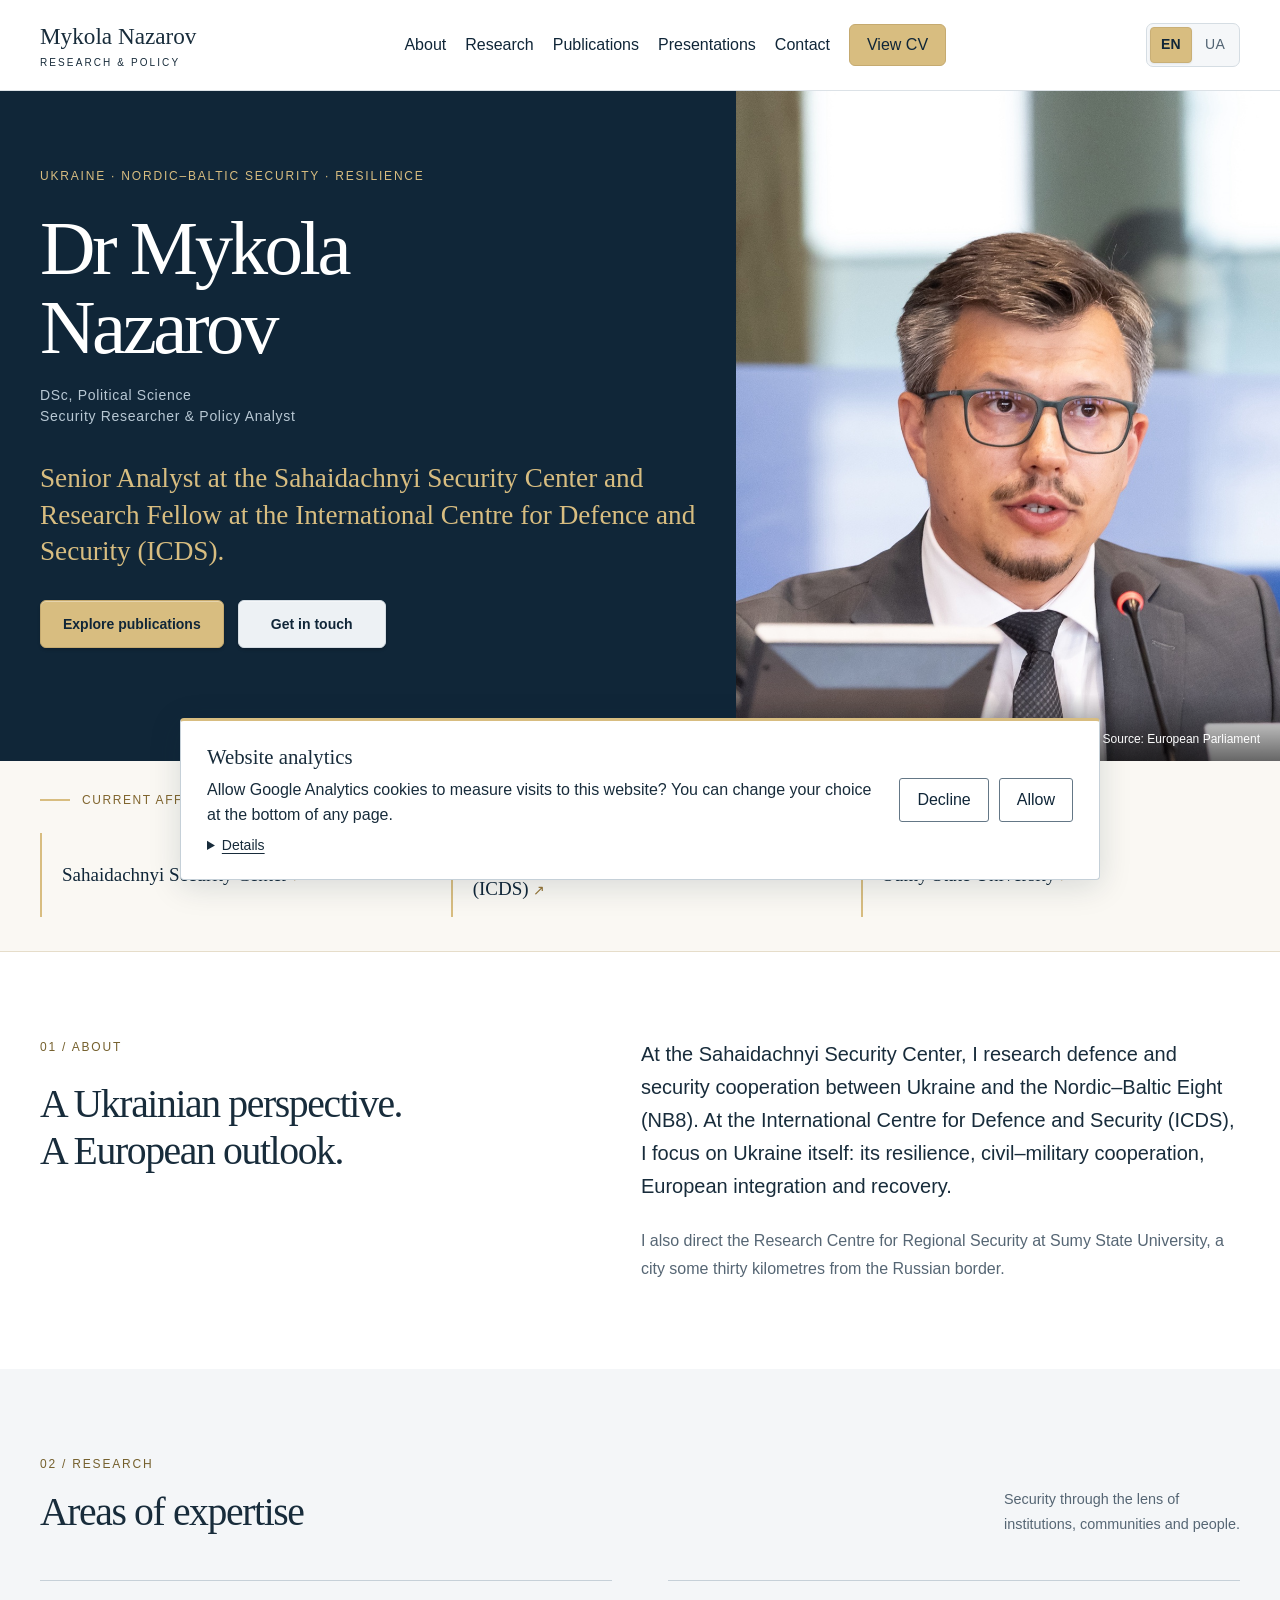
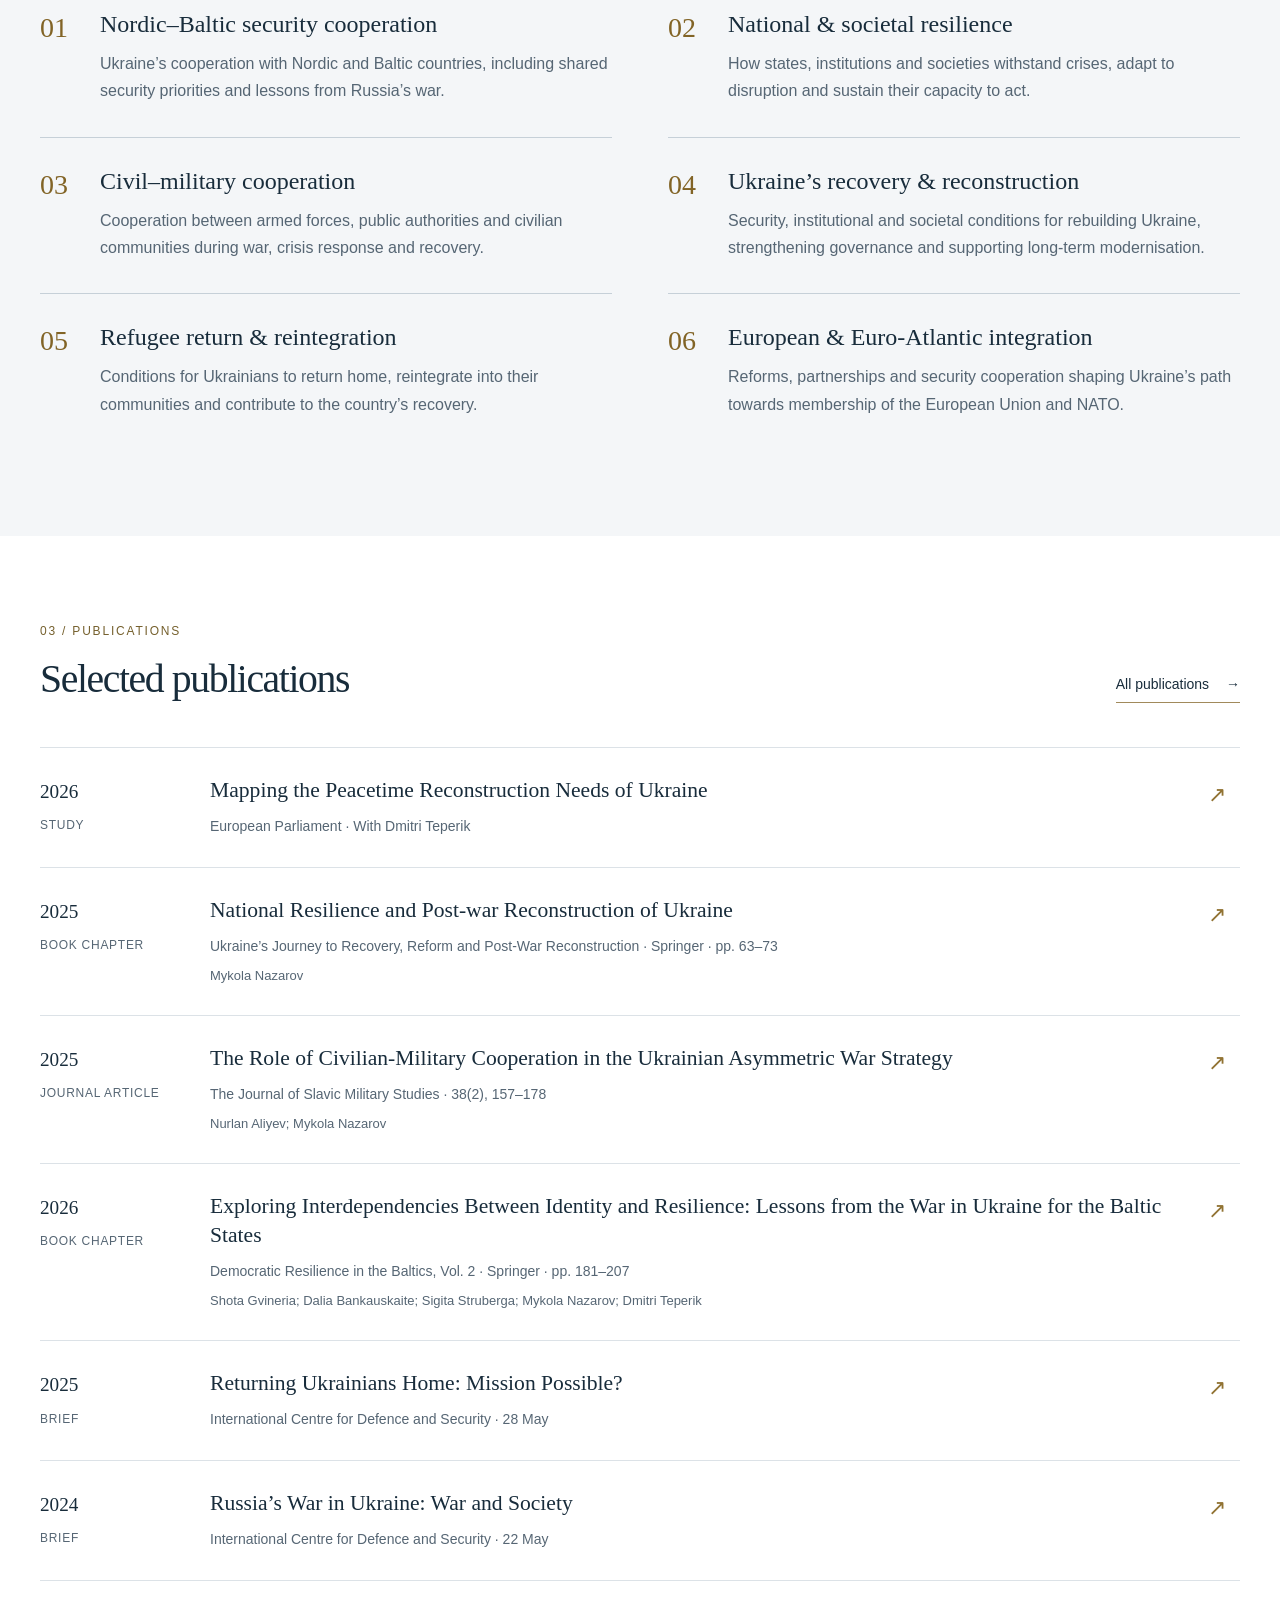
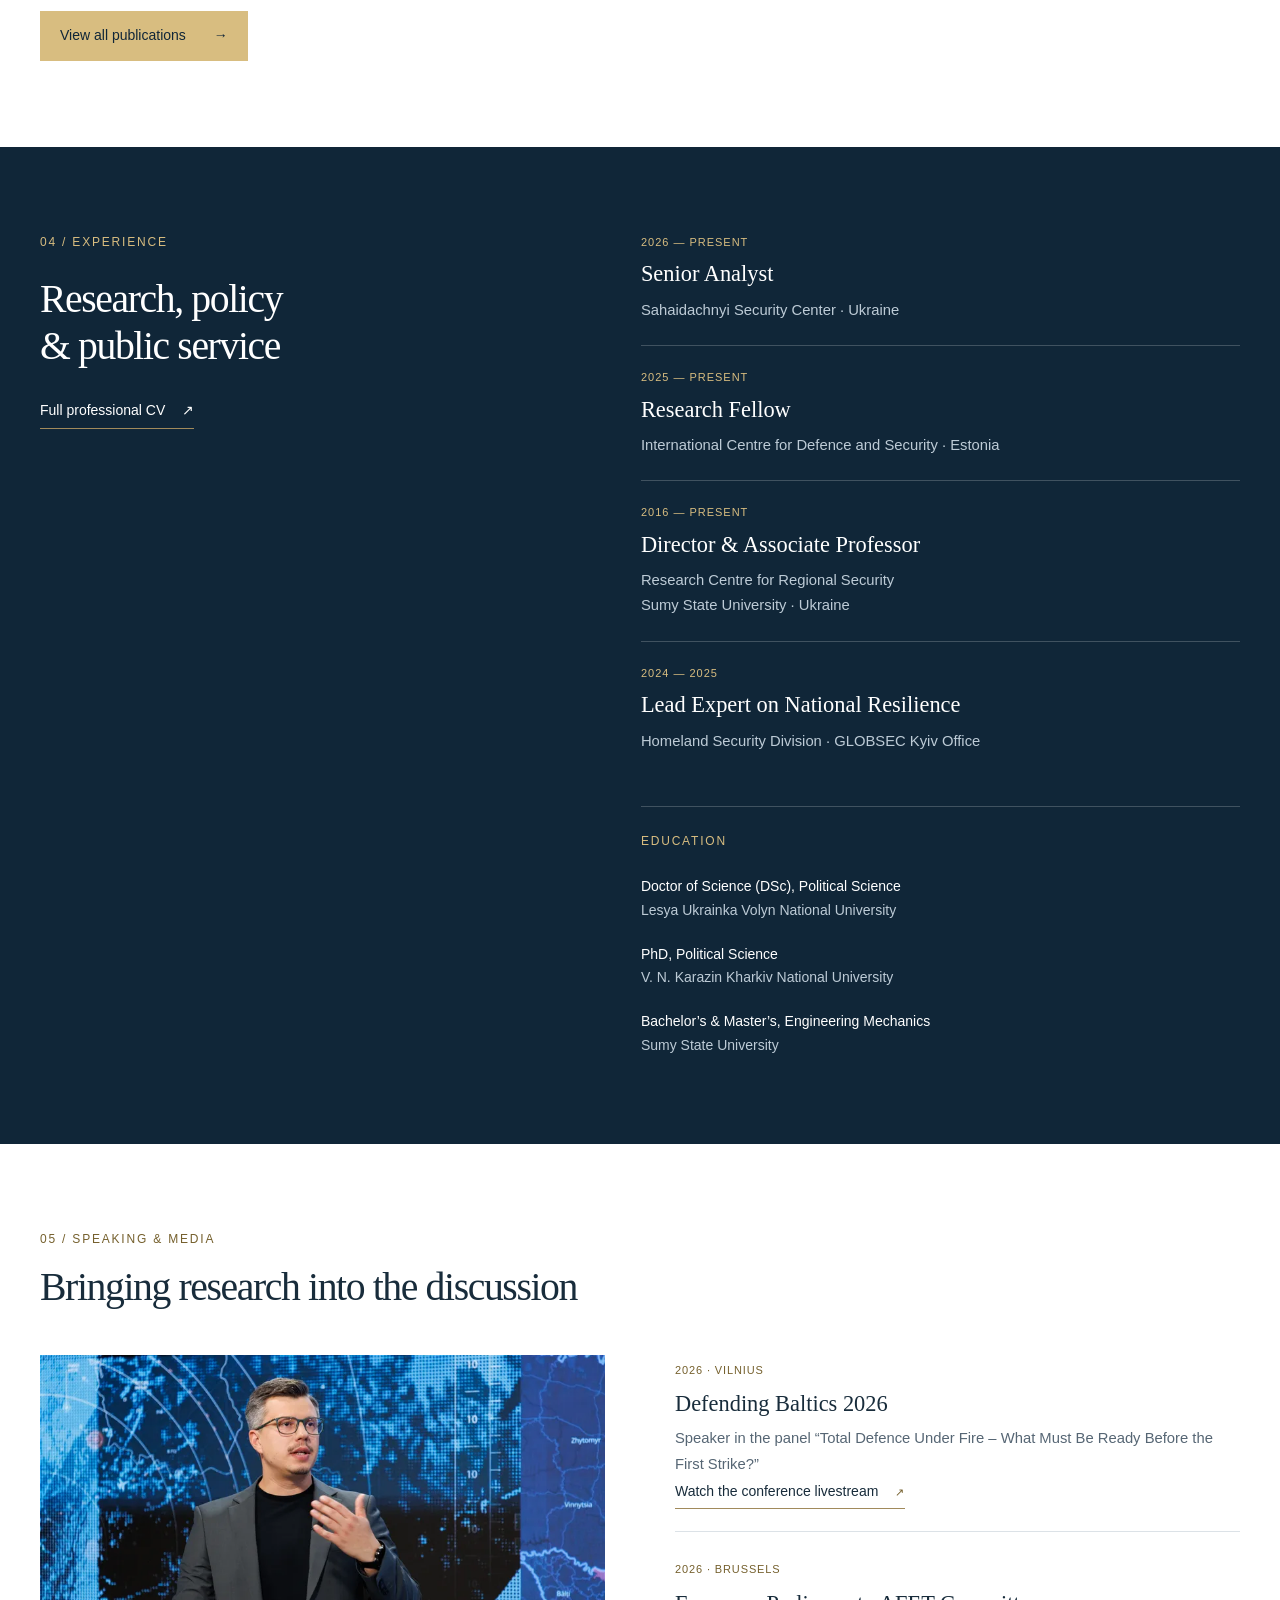
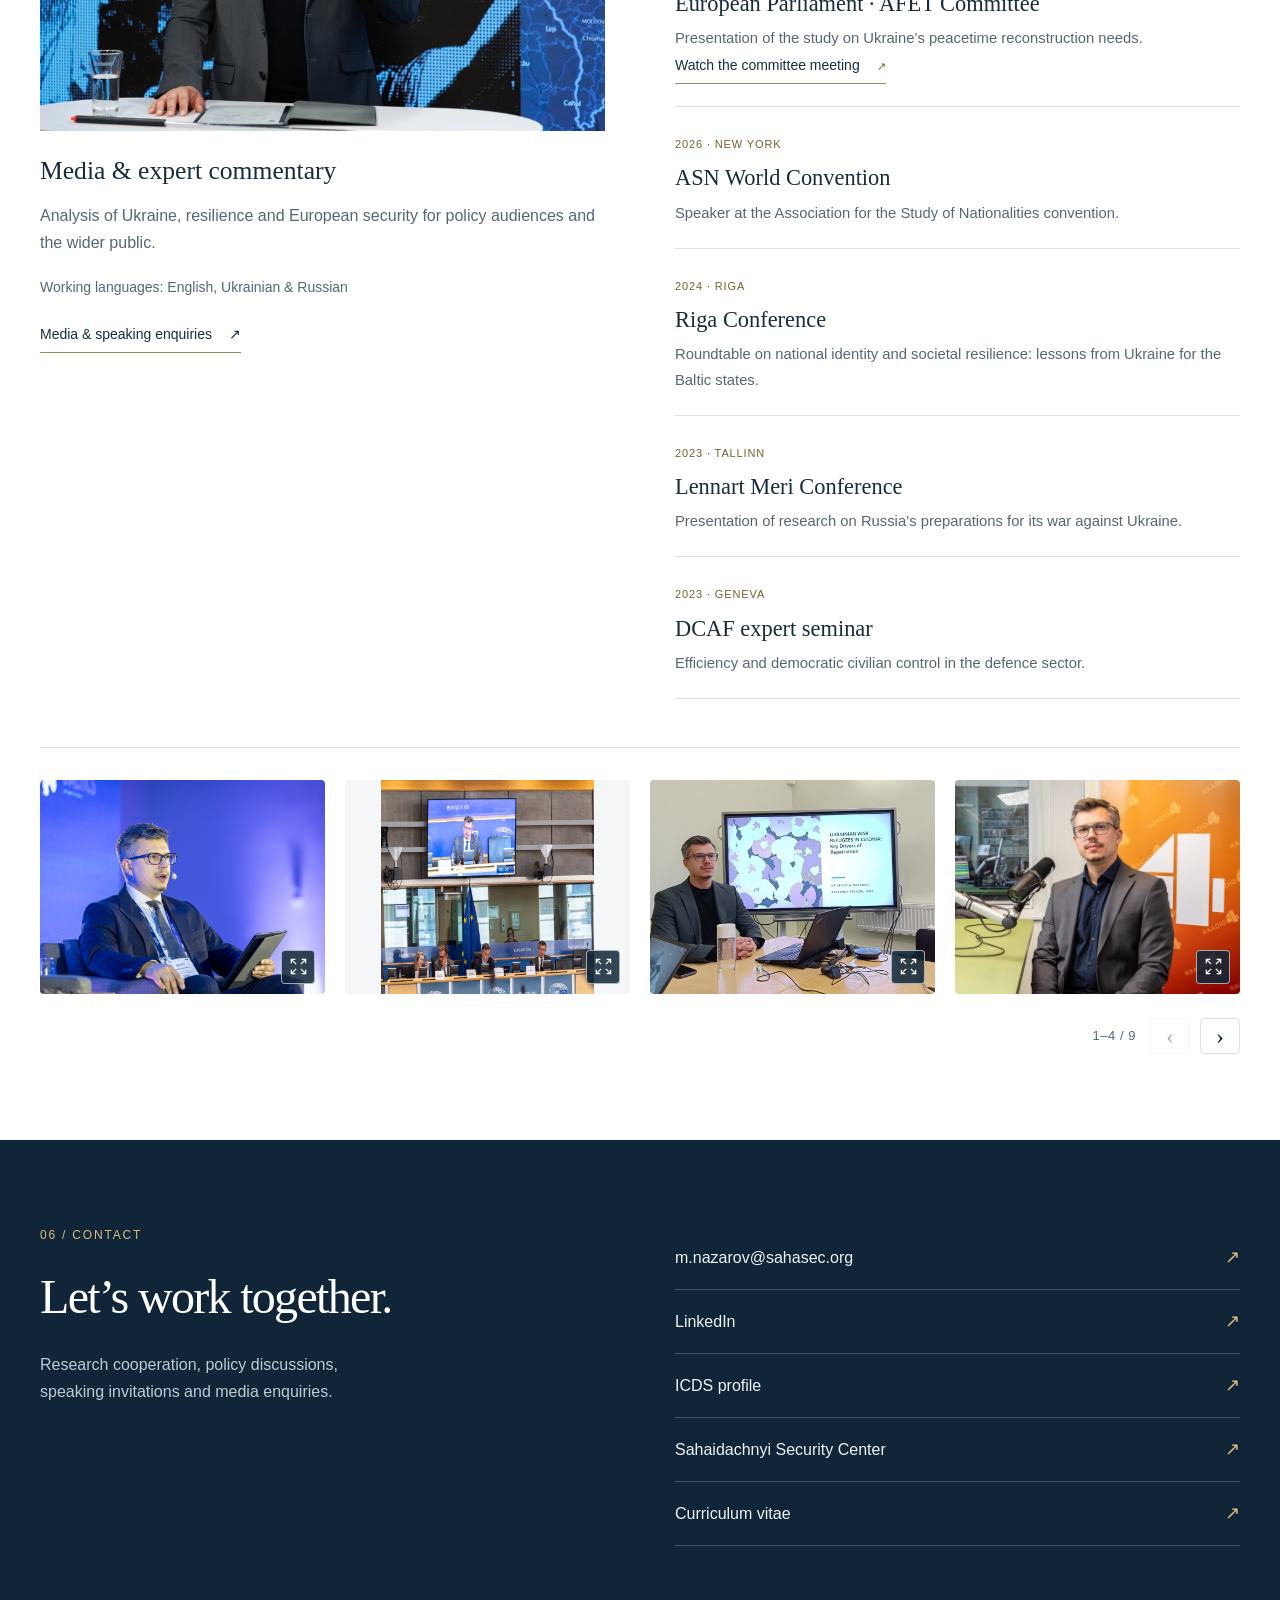
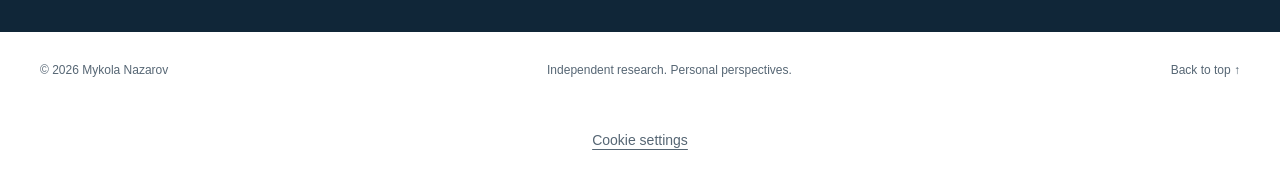
==== commit 010d9466: "Refine About typography without bold and correct ICDS article in hero" ====
--- a/index.html
+++ b/index.html
@@ -8,7 +8,7 @@
 <link rel="icon" href="/favicon.ico" sizes="16x16 32x32 48x48 64x64 128x128 256x256">
 <link rel="icon" type="image/png" href="/favicon.png" sizes="96x96">
 <link rel="apple-touch-icon" href="/apple-touch-icon.png" sizes="180x180">
-<link rel="stylesheet" href="styles.css?v=20261110-publications"><script defer src="script.js?v=20261110-publications"></script>
+<link rel="stylesheet" href="styles.css?v=20261110-about-type"><script defer src="script.js?v=20261110-publications"></script>
 <link rel="canonical" href="https://mykola-nazarov.com/"><link rel="alternate" hreflang="en" href="https://mykola-nazarov.com/"><link rel="alternate" hreflang="uk" href="https://mykola-nazarov.com/uk/"><link rel="alternate" hreflang="x-default" href="https://mykola-nazarov.com/"><meta property="og:url" content="https://mykola-nazarov.com/"><meta property="og:locale" content="en_GB"><meta property="og:locale:alternate" content="uk_UA"><script defer src="language.js"></script><script defer src="gallery.js?v=20260928-gallery8"></script>
 <script type="application/ld+json">
 {
@@ -79,9 +79,9 @@
 <a class="skip" href="#main">Skip to content</a>
 <header class="site-header"><div class="header-inner"><a href="#top" class="wordmark" aria-label="Mykola Nazarov, home">Mykola Nazarov<span>RESEARCH & POLICY</span></a><div class="header-tools"><div class="language-switch" role="group" aria-label="Website language"><a href="./" lang="en" hreflang="en" aria-label="English" aria-current="page">EN</a><span aria-hidden="true">/</span><a href="uk/" lang="uk" hreflang="uk" aria-label="Українська" data-language-link>UA</a></div><button class="menu-toggle" aria-expanded="false" aria-controls="navigation">Menu <span aria-hidden="true">☰</span></button></div><nav id="navigation" aria-label="Main navigation"><a href="#about">About</a><a href="#research">Research</a><a href="#publications">Publications</a><a href="#speaking">Presentations</a><a href="#contact">Contact</a><a class="nav-cv" href="cv.html">View CV</a></nav></div></header>
 <main id="main">
-<section class="hero"><div class="hero-inner"><div class="hero-copy"><p class="eyebrow">UKRAINE · NORDIC–BALTIC SECURITY · RESILIENCE</p><h1>Dr Mykola<br>Nazarov<span class="degree">DSc, Political Science<br>Security Researcher &amp; Policy Analyst</span></h1><p class="hero-lead">Senior Analyst at the Sahaidachnyi Security Center and Research Fellow at International Centre for Defence and Security (ICDS).</p><div class="hero-actions"><a class="hero-action hero-action-primary" href="#publications">Explore publications</a><a class="hero-action" href="#contact">Get in touch</a></div></div><figure class="hero-portrait"><img src="assets/mykola-nazarov.jpeg" alt="Dr Mykola Nazarov speaking at a microphone" width="1024" height="1536" fetchpriority="high"><figcaption>© European Union 2026 · Source: European Parliament</figcaption></figure></div></section>
+<section class="hero"><div class="hero-inner"><div class="hero-copy"><p class="eyebrow">UKRAINE · NORDIC–BALTIC SECURITY · RESILIENCE</p><h1>Dr Mykola<br>Nazarov<span class="degree">DSc, Political Science<br>Security Researcher &amp; Policy Analyst</span></h1><p class="hero-lead">Senior Analyst at the Sahaidachnyi Security Center and Research Fellow at the International Centre for Defence and Security (ICDS).</p><div class="hero-actions"><a class="hero-action hero-action-primary" href="#publications">Explore publications</a><a class="hero-action" href="#contact">Get in touch</a></div></div><figure class="hero-portrait"><img src="assets/mykola-nazarov.jpeg" alt="Dr Mykola Nazarov speaking at a microphone" width="1024" height="1536" fetchpriority="high"><figcaption>© European Union 2026 · Source: European Parliament</figcaption></figure></div></section>
 <div class="affiliations"><div><span class="small-label">CURRENT AFFILIATIONS</span><p><a href="https://sahasec.org/team/dr-mykola-nazarov/" target="_blank" rel="noopener noreferrer">Sahaidachnyi Security Center</a></p><p><a href="https://icds.ee/en/author/mykola-nazarov/" target="_blank" rel="noopener noreferrer">International Centre for Defence and Security <span class="affiliation-abbr">(ICDS)</span></a></p><p><a href="https://int.sumdu.edu.ua/en/" target="_blank" rel="noopener noreferrer">Sumy State University</a></p></div></div>
-<section class="section split" id="about"><div><p class="eyebrow dark">01 / ABOUT</p><h2>A Ukrainian perspective.<br>A European outlook.</h2></div><div class="body-copy"><p class="intro"><strong>At the Sahaidachnyi Security Center, I research defence and security cooperation between Ukraine and the Nordic–Baltic Eight (NB8). At the International Centre for Defence and Security (ICDS), I focus on Ukraine itself: its resilience, civil–military cooperation, European integration and recovery.</strong></p><p>I also direct the Research Centre for Regional Security at Sumy State University, a city some thirty kilometres from the Russian border.</p></div></section>
+<section class="section split" id="about"><div><p class="eyebrow dark">01 / ABOUT</p><h2>A Ukrainian perspective.<br>A European outlook.</h2></div><div class="body-copy"><p class="intro">At the Sahaidachnyi Security Center, I research defence and security cooperation between Ukraine and the Nordic–Baltic Eight (NB8). At the International Centre for Defence and Security (ICDS), I focus on Ukraine itself: its resilience, civil–military cooperation, European integration and recovery.</p><p>I also direct the Research Centre for Regional Security at Sumy State University, a city some thirty kilometres from the Russian border.</p></div></section>
 <section class="research-section" id="research"><div class="section"><div class="section-heading"><div><p class="eyebrow dark">02 / RESEARCH</p><h2>Areas of expertise</h2></div><p>Security through the lens of<br>institutions, communities and people.</p></div><ol class="expertise-grid" role="list">
 <li class="expertise-item"><span class="index" aria-hidden="true">01</span><div><h3>Nordic–Baltic security cooperation</h3><p>Ukraine’s cooperation with Nordic and Baltic countries, including shared security priorities and lessons from Russia’s war.</p></div></li>
 <li class="expertise-item"><span class="index" aria-hidden="true">02</span><div><h3>National &amp; societal resilience</h3><p>How states, institutions and societies withstand crises, adapt to disruption and sustain their capacity to act.</p></div></li>
--- a/styles.css
+++ b/styles.css
@@ -118,3 +118,9 @@
   .publication{grid-template-columns:96px minmax(0,1fr);gap:16px}
   .pub-meta span,html[lang="uk"] .pub-meta span{font-size:11px;line-height:1.5;white-space:normal;overflow-wrap:normal;word-break:normal;hyphens:none}
 }
+
+/* Calm, readable About typography with a smaller supporting paragraph. */
+#about .body-copy{max-width:38rem}
+#about .body-copy .intro{font-family:Arial,Helvetica,sans-serif;font-size:1.25rem;font-weight:400;line-height:1.65;color:var(--ink);margin-bottom:24px}
+#about .body-copy p:not(.intro){font-size:1rem;line-height:1.75;margin-bottom:0}
+@media(max-width:760px){#about .body-copy .intro{font-size:1.125rem;margin-bottom:20px}}
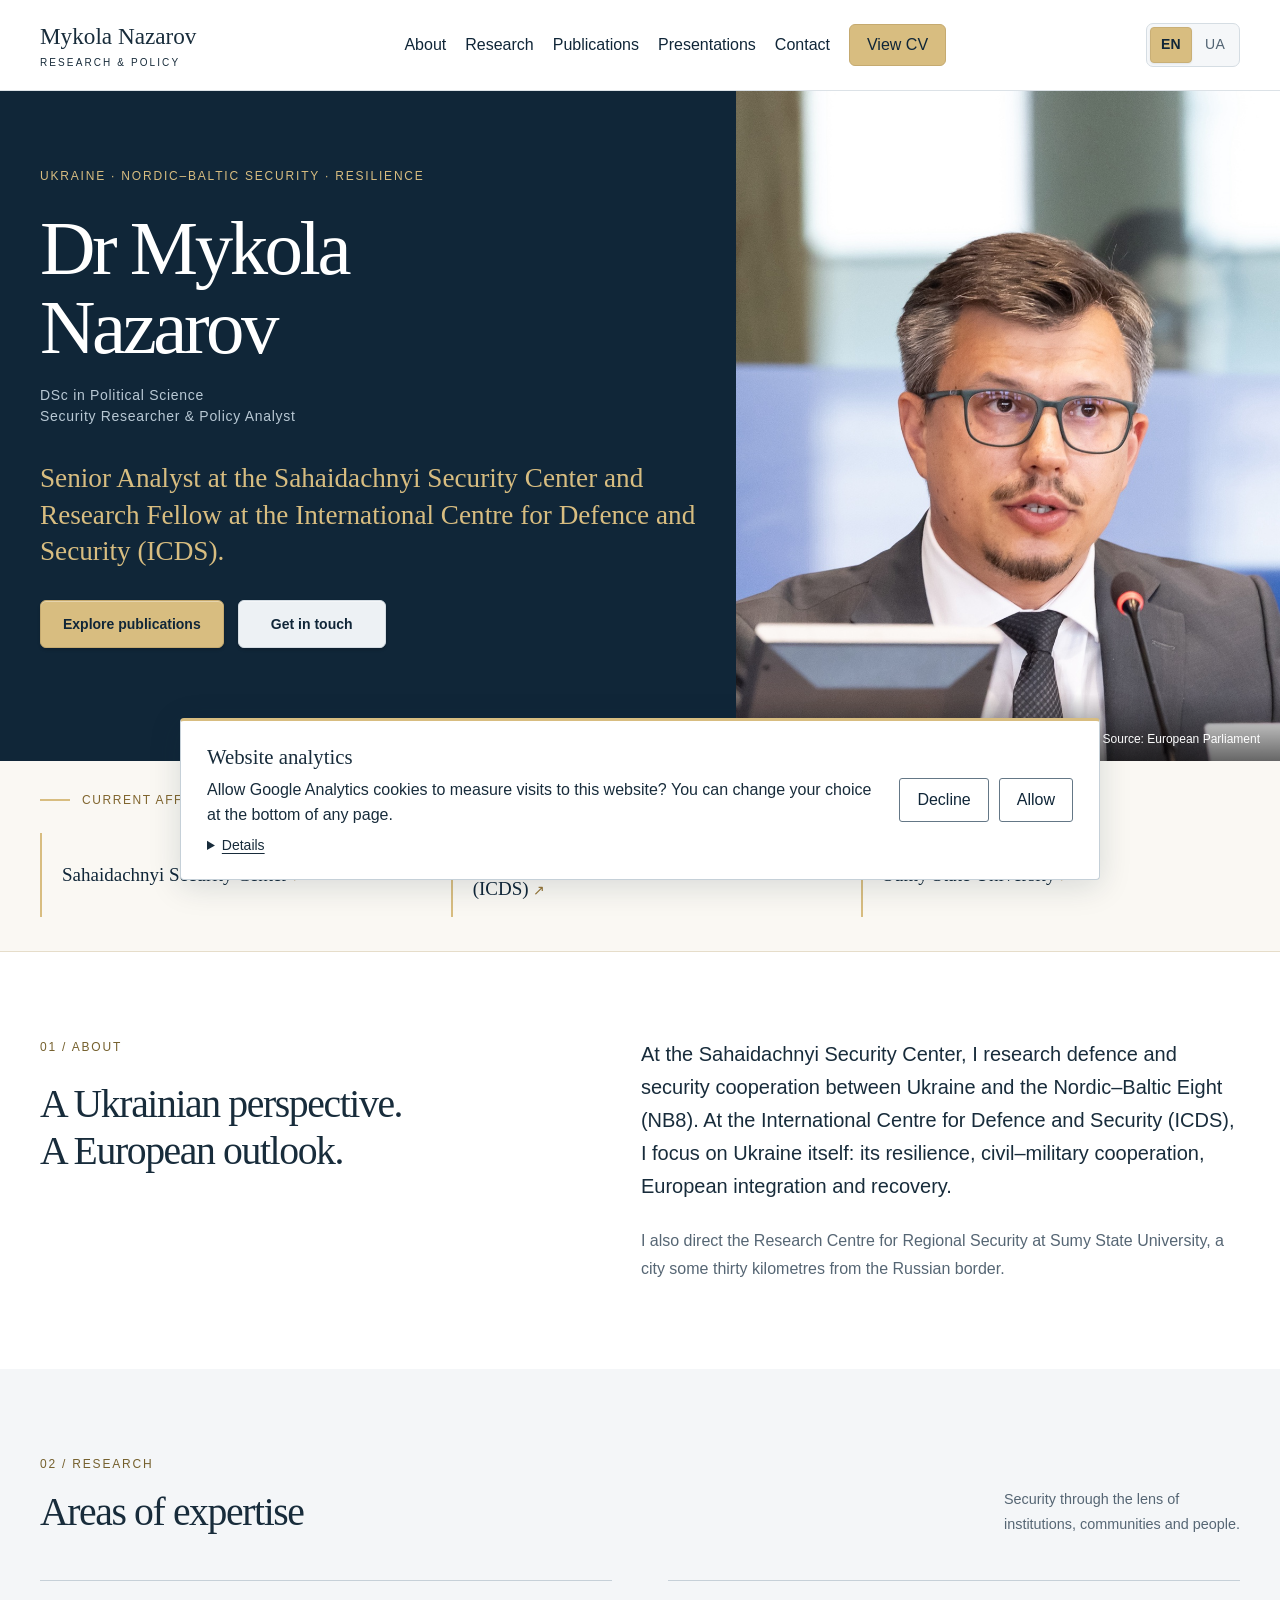
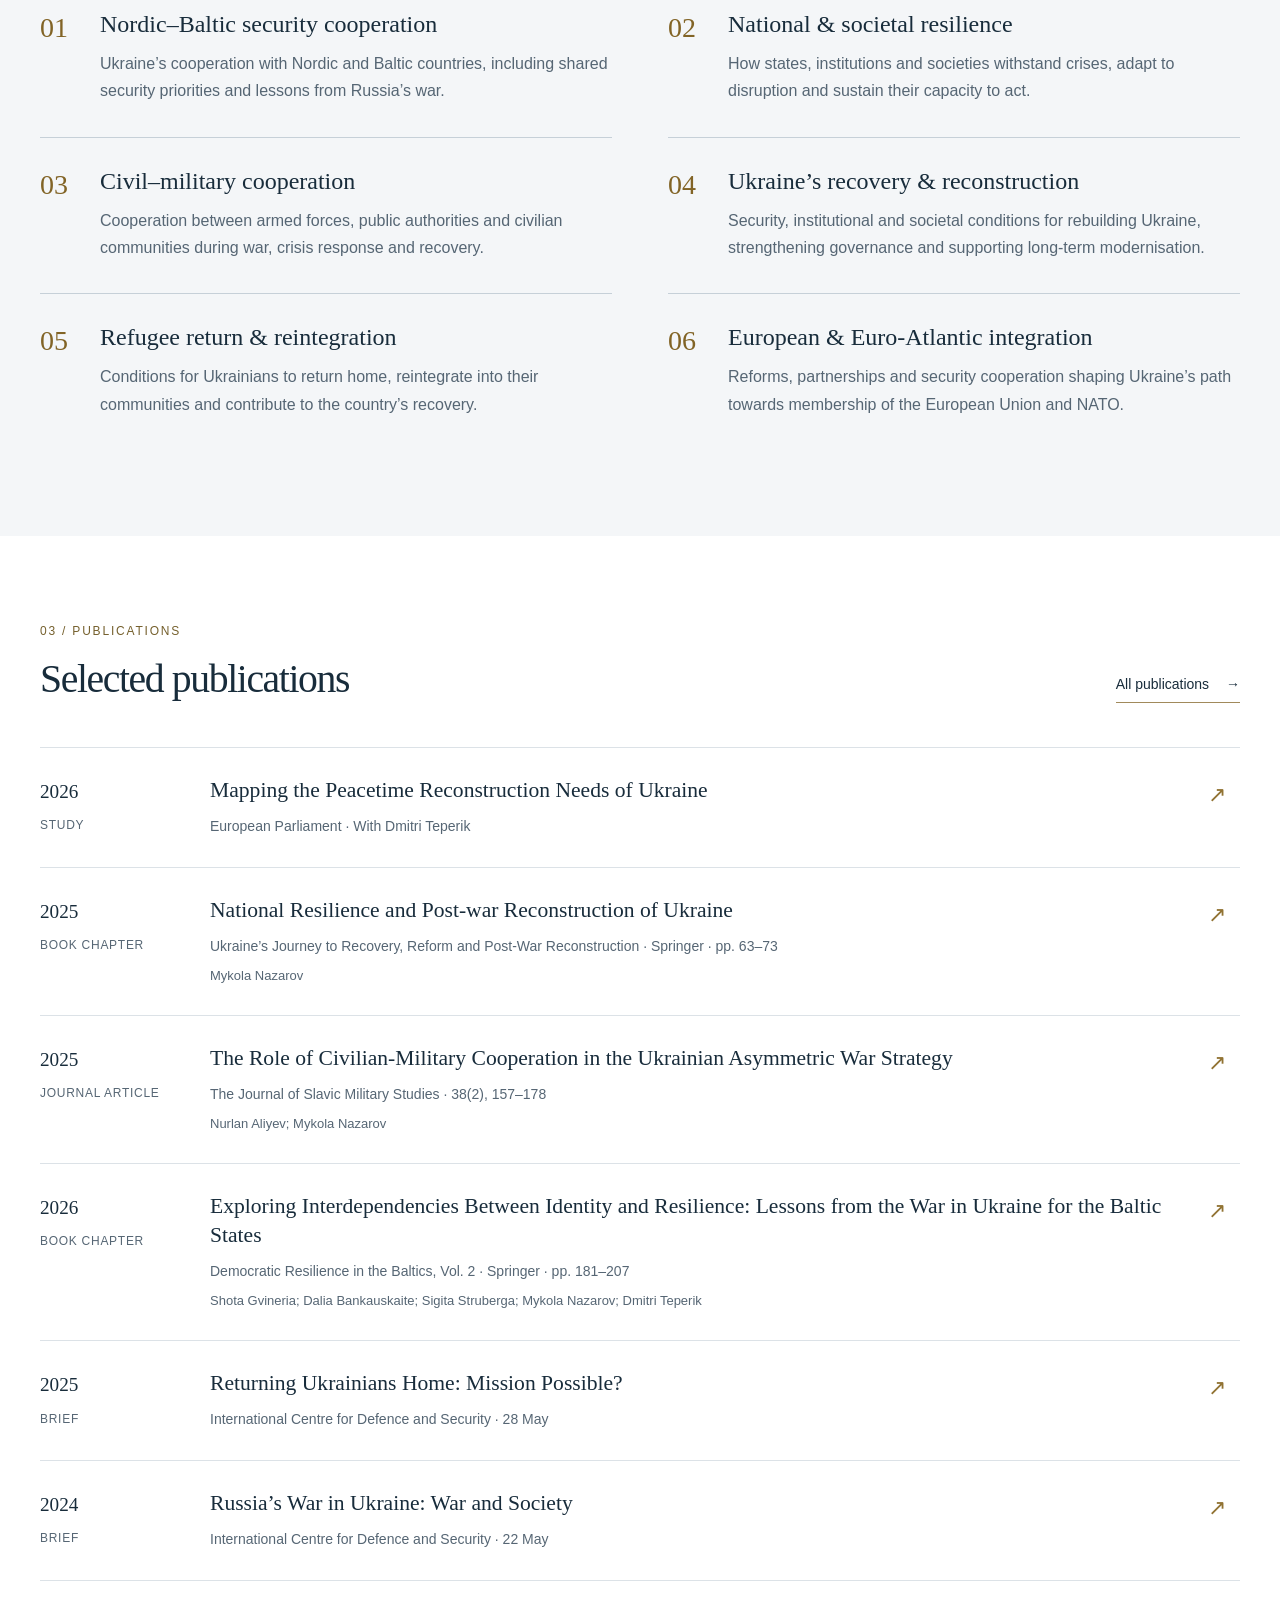
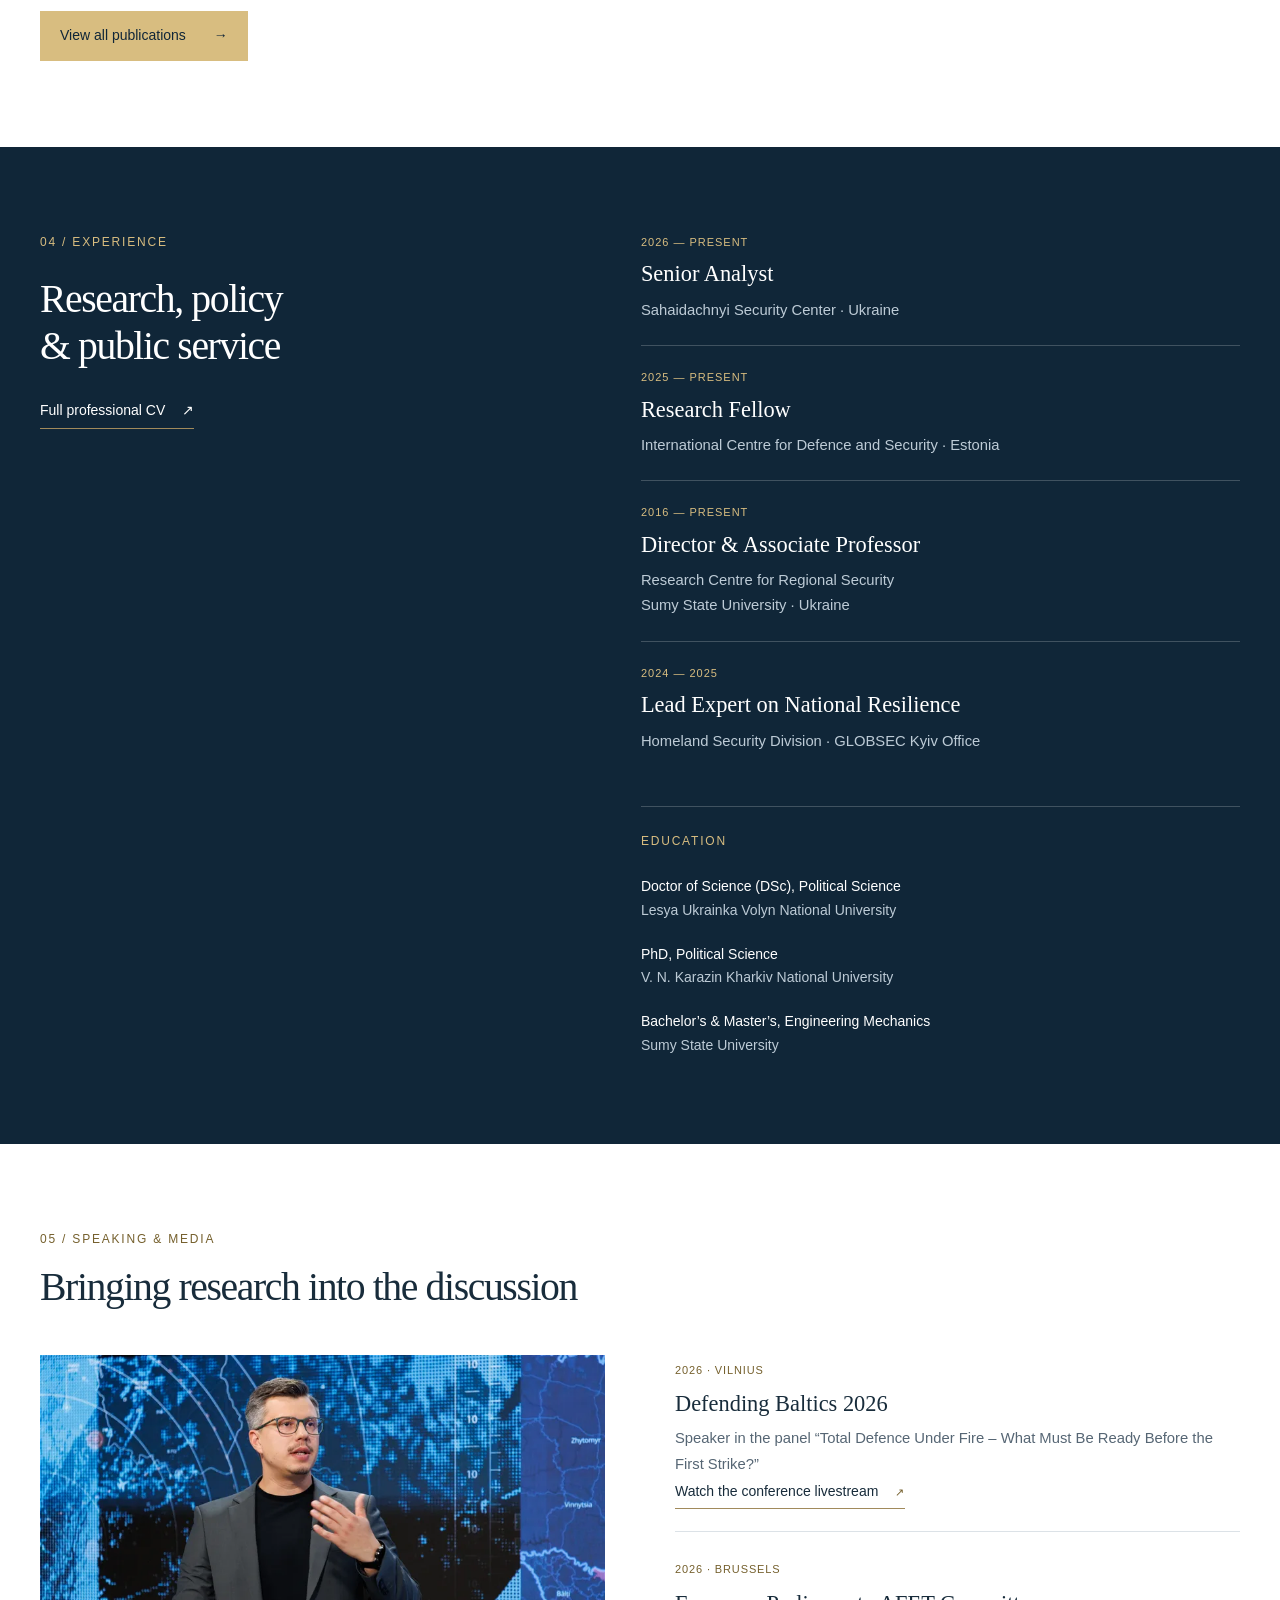
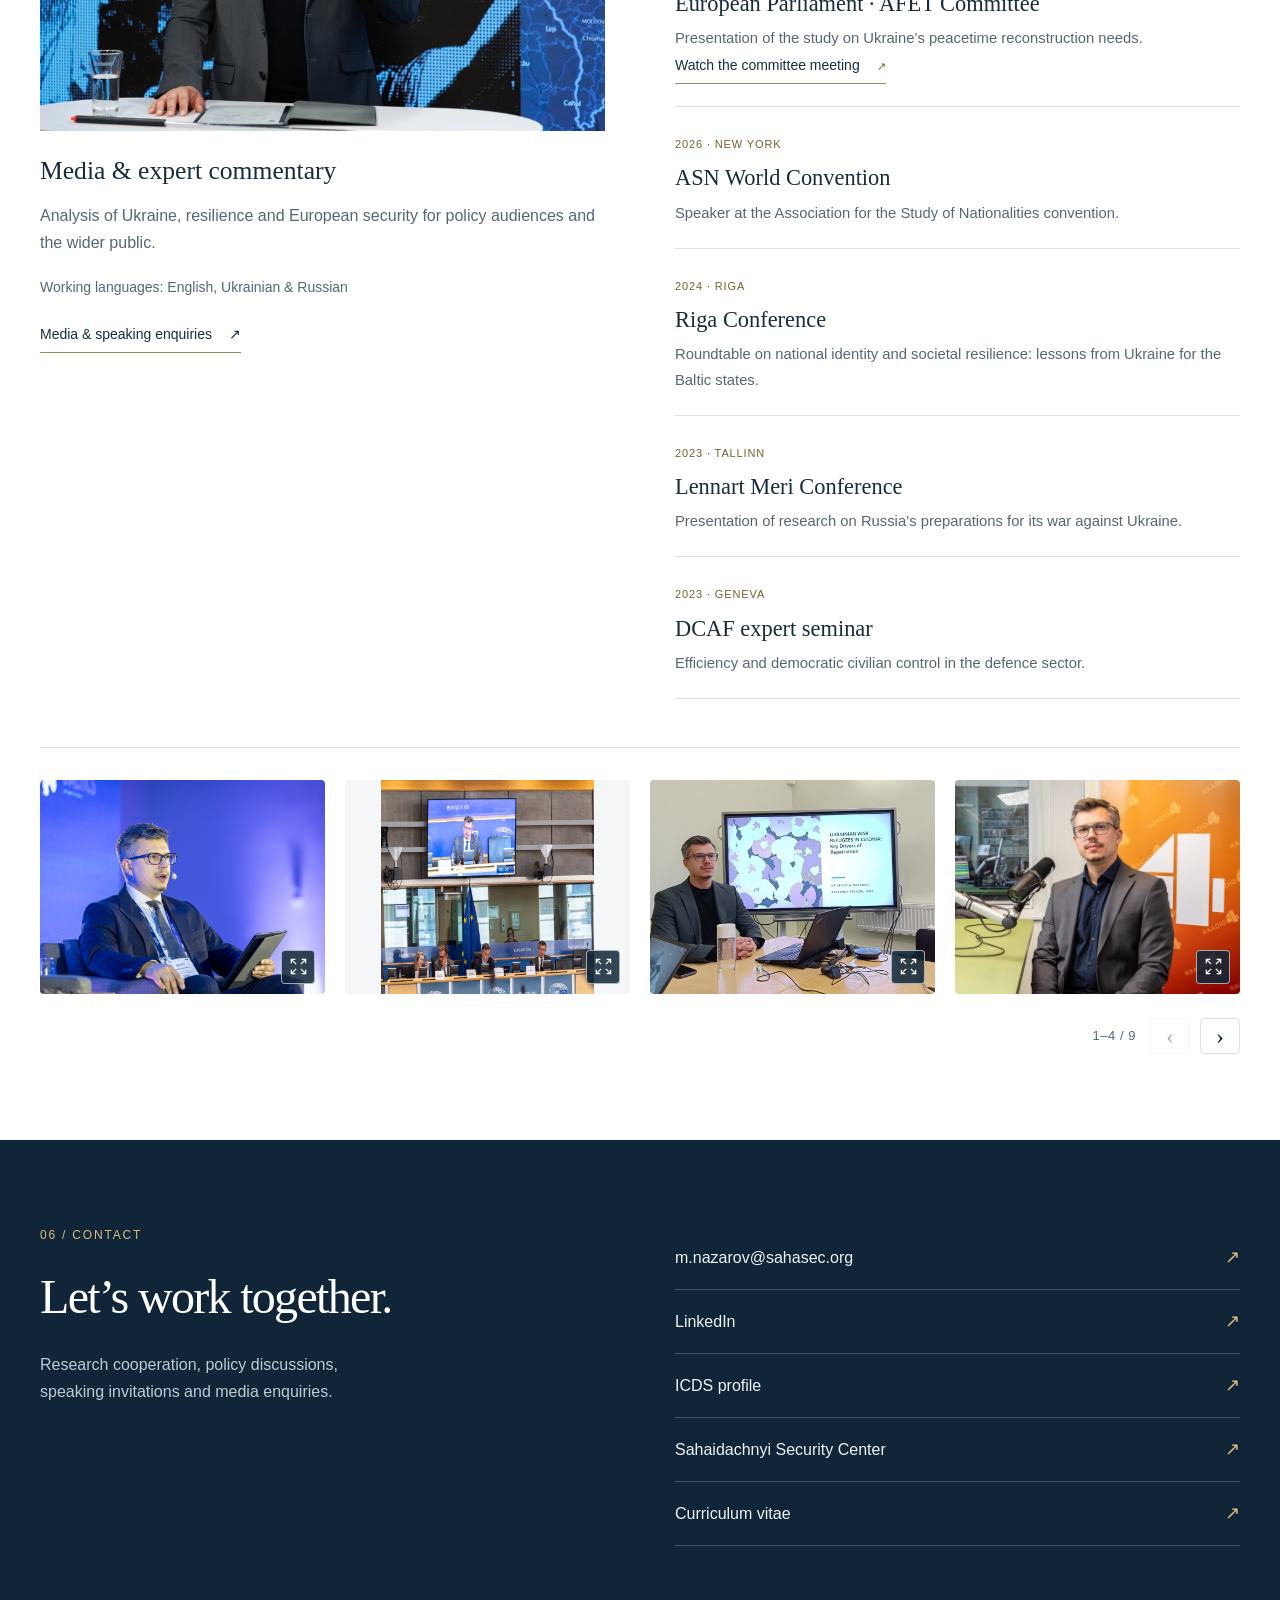
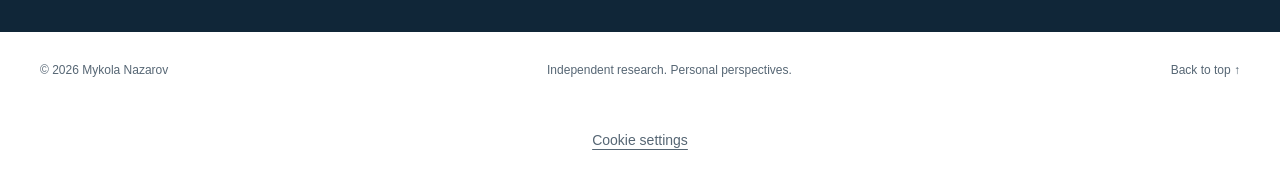
==== commit 63dcb951: "Use natural DSc in Political Science wording on homepage and CV" ====
--- a/index.html
+++ b/index.html
@@ -79,7 +79,7 @@
 <a class="skip" href="#main">Skip to content</a>
 <header class="site-header"><div class="header-inner"><a href="#top" class="wordmark" aria-label="Mykola Nazarov, home">Mykola Nazarov<span>RESEARCH & POLICY</span></a><div class="header-tools"><div class="language-switch" role="group" aria-label="Website language"><a href="./" lang="en" hreflang="en" aria-label="English" aria-current="page">EN</a><span aria-hidden="true">/</span><a href="uk/" lang="uk" hreflang="uk" aria-label="Українська" data-language-link>UA</a></div><button class="menu-toggle" aria-expanded="false" aria-controls="navigation">Menu <span aria-hidden="true">☰</span></button></div><nav id="navigation" aria-label="Main navigation"><a href="#about">About</a><a href="#research">Research</a><a href="#publications">Publications</a><a href="#speaking">Presentations</a><a href="#contact">Contact</a><a class="nav-cv" href="cv.html">View CV</a></nav></div></header>
 <main id="main">
-<section class="hero"><div class="hero-inner"><div class="hero-copy"><p class="eyebrow">UKRAINE · NORDIC–BALTIC SECURITY · RESILIENCE</p><h1>Dr Mykola<br>Nazarov<span class="degree">DSc, Political Science<br>Security Researcher &amp; Policy Analyst</span></h1><p class="hero-lead">Senior Analyst at the Sahaidachnyi Security Center and Research Fellow at the International Centre for Defence and Security (ICDS).</p><div class="hero-actions"><a class="hero-action hero-action-primary" href="#publications">Explore publications</a><a class="hero-action" href="#contact">Get in touch</a></div></div><figure class="hero-portrait"><img src="assets/mykola-nazarov.jpeg" alt="Dr Mykola Nazarov speaking at a microphone" width="1024" height="1536" fetchpriority="high"><figcaption>© European Union 2026 · Source: European Parliament</figcaption></figure></div></section>
+<section class="hero"><div class="hero-inner"><div class="hero-copy"><p class="eyebrow">UKRAINE · NORDIC–BALTIC SECURITY · RESILIENCE</p><h1>Dr Mykola<br>Nazarov<span class="degree">DSc in Political Science<br>Security Researcher &amp; Policy Analyst</span></h1><p class="hero-lead">Senior Analyst at the Sahaidachnyi Security Center and Research Fellow at the International Centre for Defence and Security (ICDS).</p><div class="hero-actions"><a class="hero-action hero-action-primary" href="#publications">Explore publications</a><a class="hero-action" href="#contact">Get in touch</a></div></div><figure class="hero-portrait"><img src="assets/mykola-nazarov.jpeg" alt="Dr Mykola Nazarov speaking at a microphone" width="1024" height="1536" fetchpriority="high"><figcaption>© European Union 2026 · Source: European Parliament</figcaption></figure></div></section>
 <div class="affiliations"><div><span class="small-label">CURRENT AFFILIATIONS</span><p><a href="https://sahasec.org/team/dr-mykola-nazarov/" target="_blank" rel="noopener noreferrer">Sahaidachnyi Security Center</a></p><p><a href="https://icds.ee/en/author/mykola-nazarov/" target="_blank" rel="noopener noreferrer">International Centre for Defence and Security <span class="affiliation-abbr">(ICDS)</span></a></p><p><a href="https://int.sumdu.edu.ua/en/" target="_blank" rel="noopener noreferrer">Sumy State University</a></p></div></div>
 <section class="section split" id="about"><div><p class="eyebrow dark">01 / ABOUT</p><h2>A Ukrainian perspective.<br>A European outlook.</h2></div><div class="body-copy"><p class="intro">At the Sahaidachnyi Security Center, I research defence and security cooperation between Ukraine and the Nordic–Baltic Eight (NB8). At the International Centre for Defence and Security (ICDS), I focus on Ukraine itself: its resilience, civil–military cooperation, European integration and recovery.</p><p>I also direct the Research Centre for Regional Security at Sumy State University, a city some thirty kilometres from the Russian border.</p></div></section>
 <section class="research-section" id="research"><div class="section"><div class="section-heading"><div><p class="eyebrow dark">02 / RESEARCH</p><h2>Areas of expertise</h2></div><p>Security through the lens of<br>institutions, communities and people.</p></div><ol class="expertise-grid" role="list">
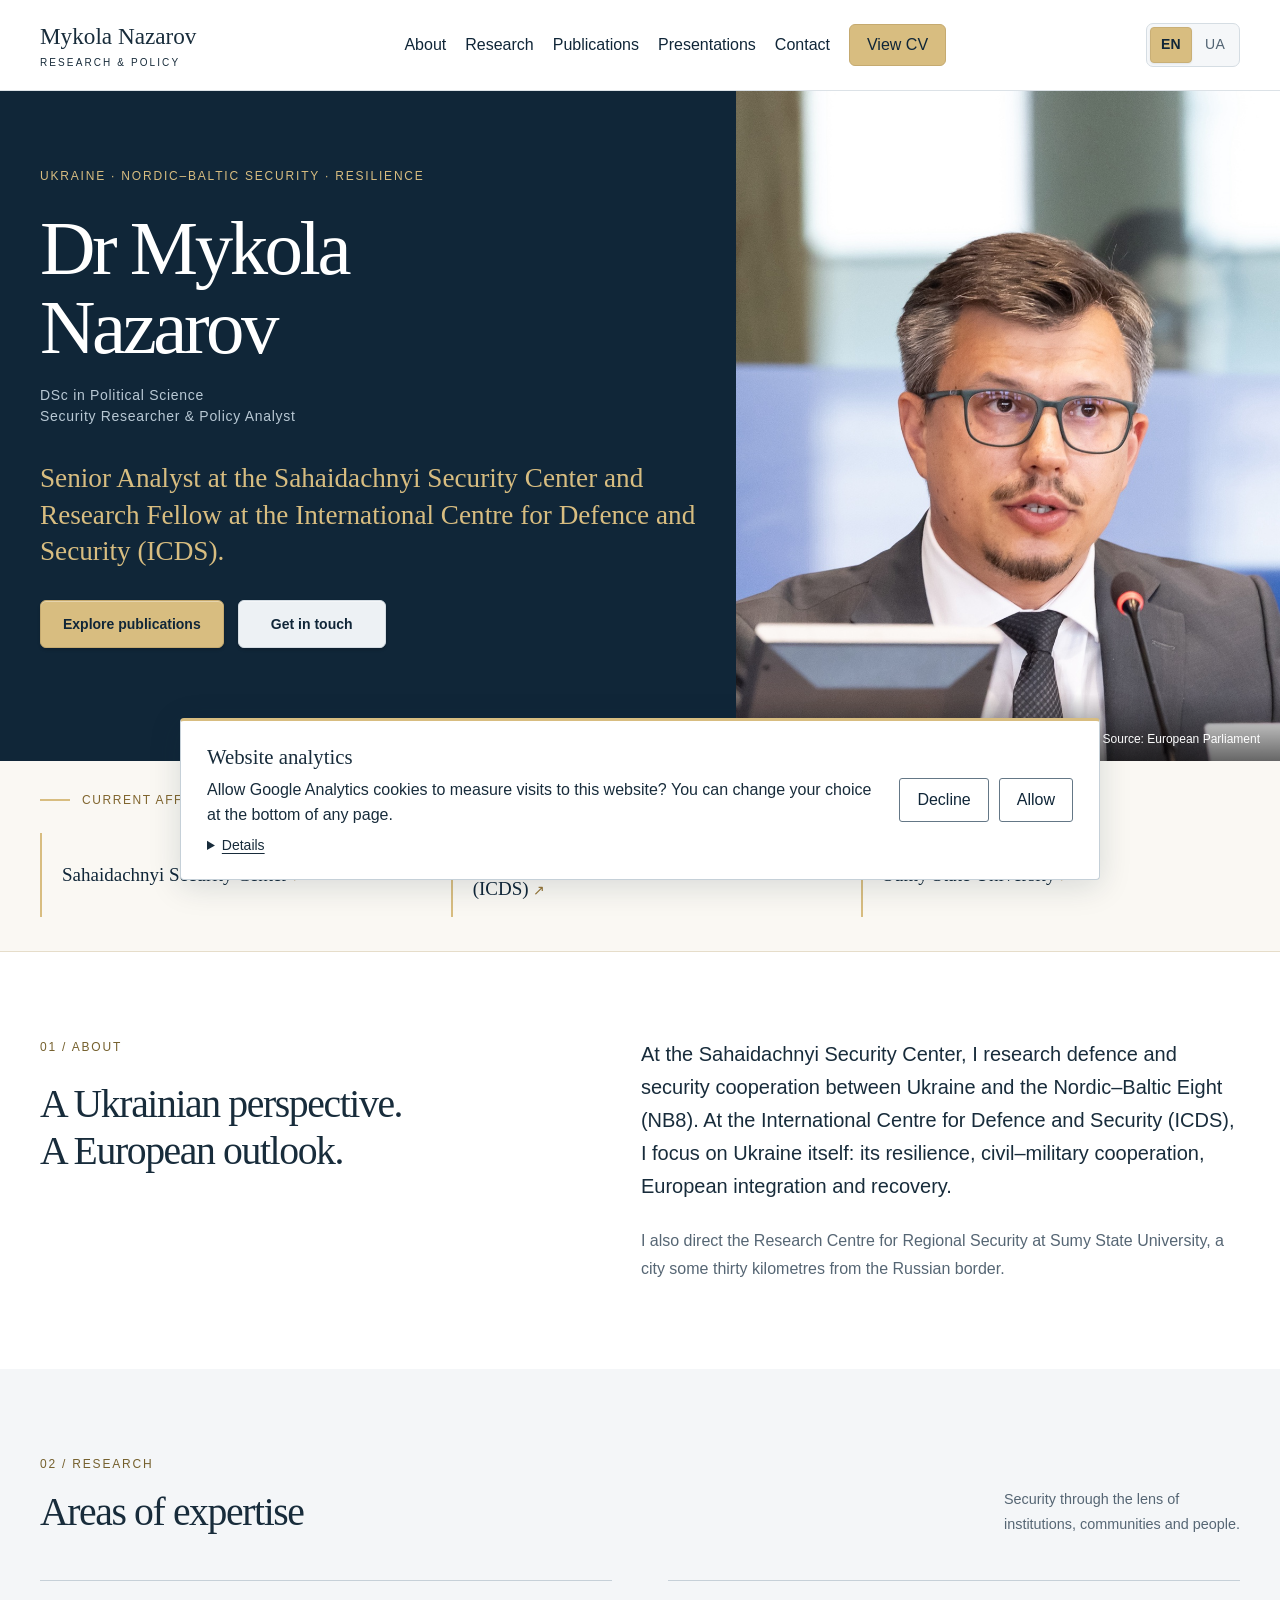
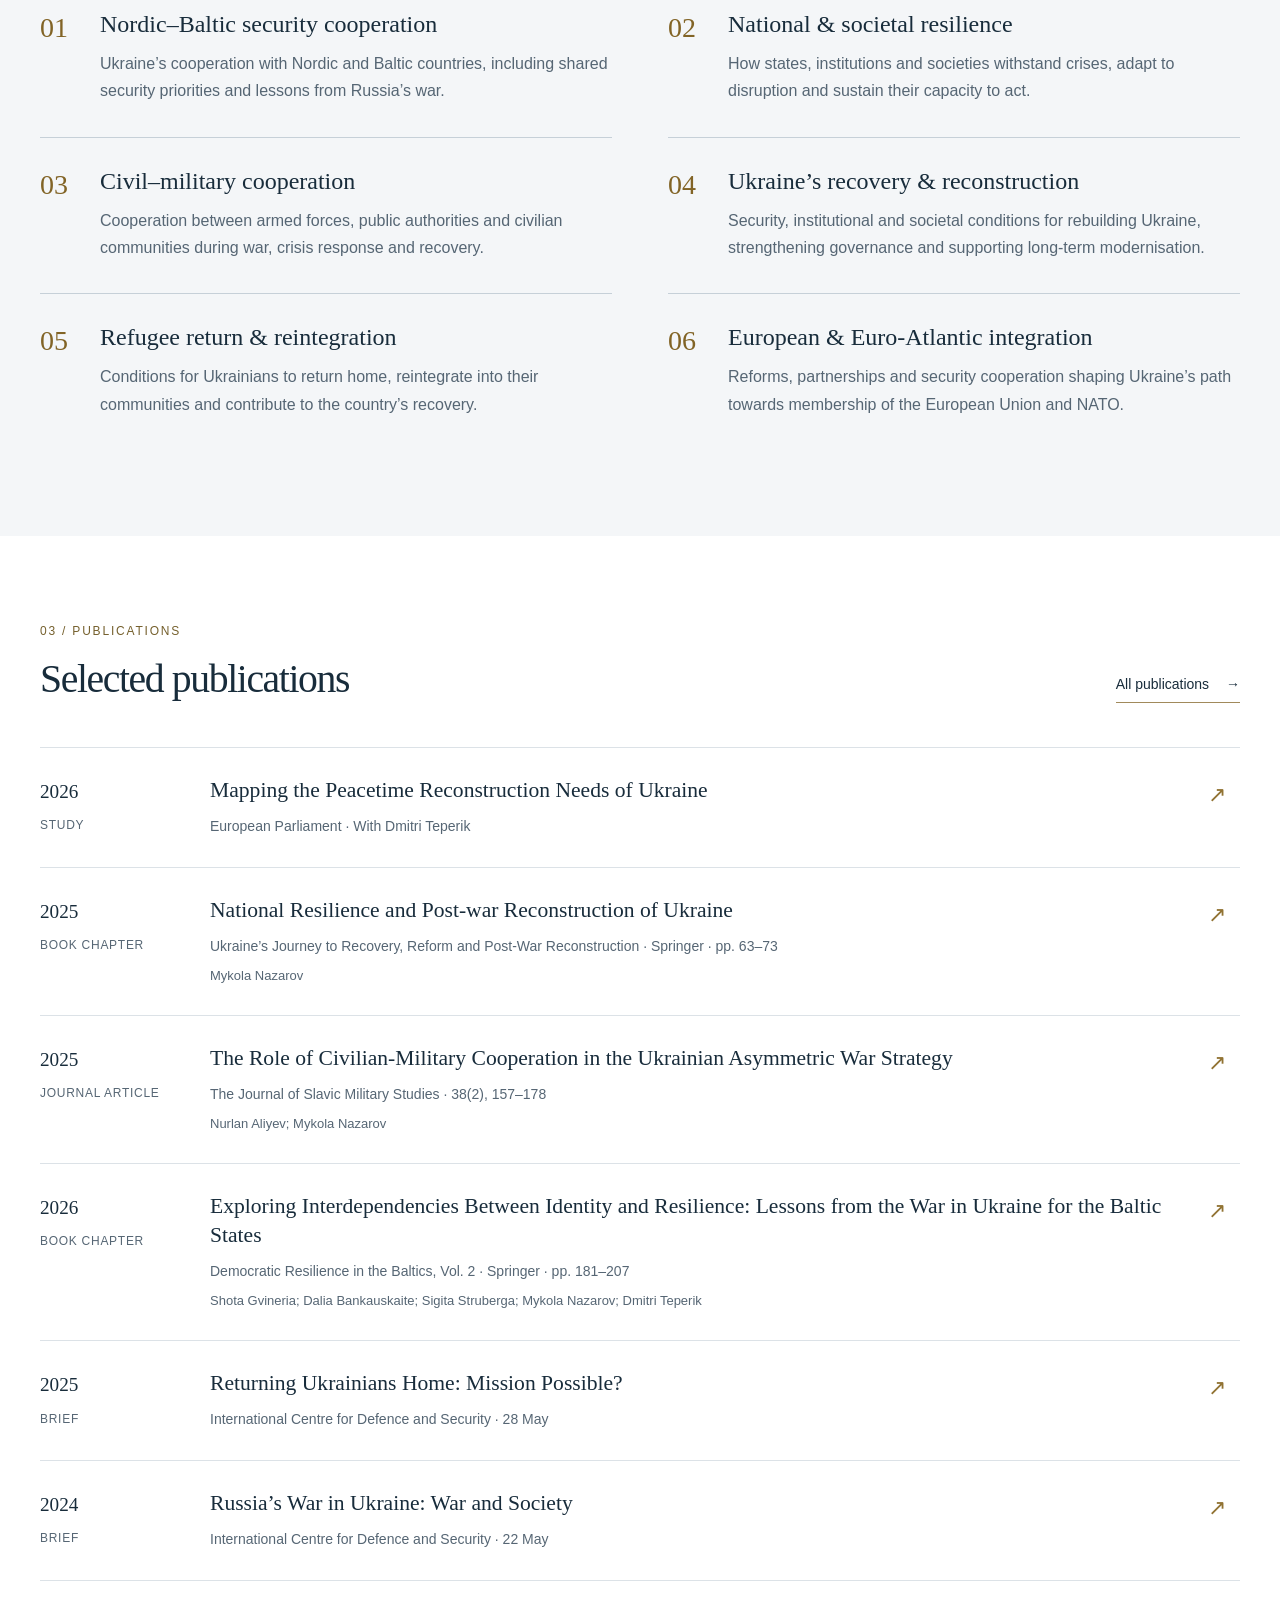
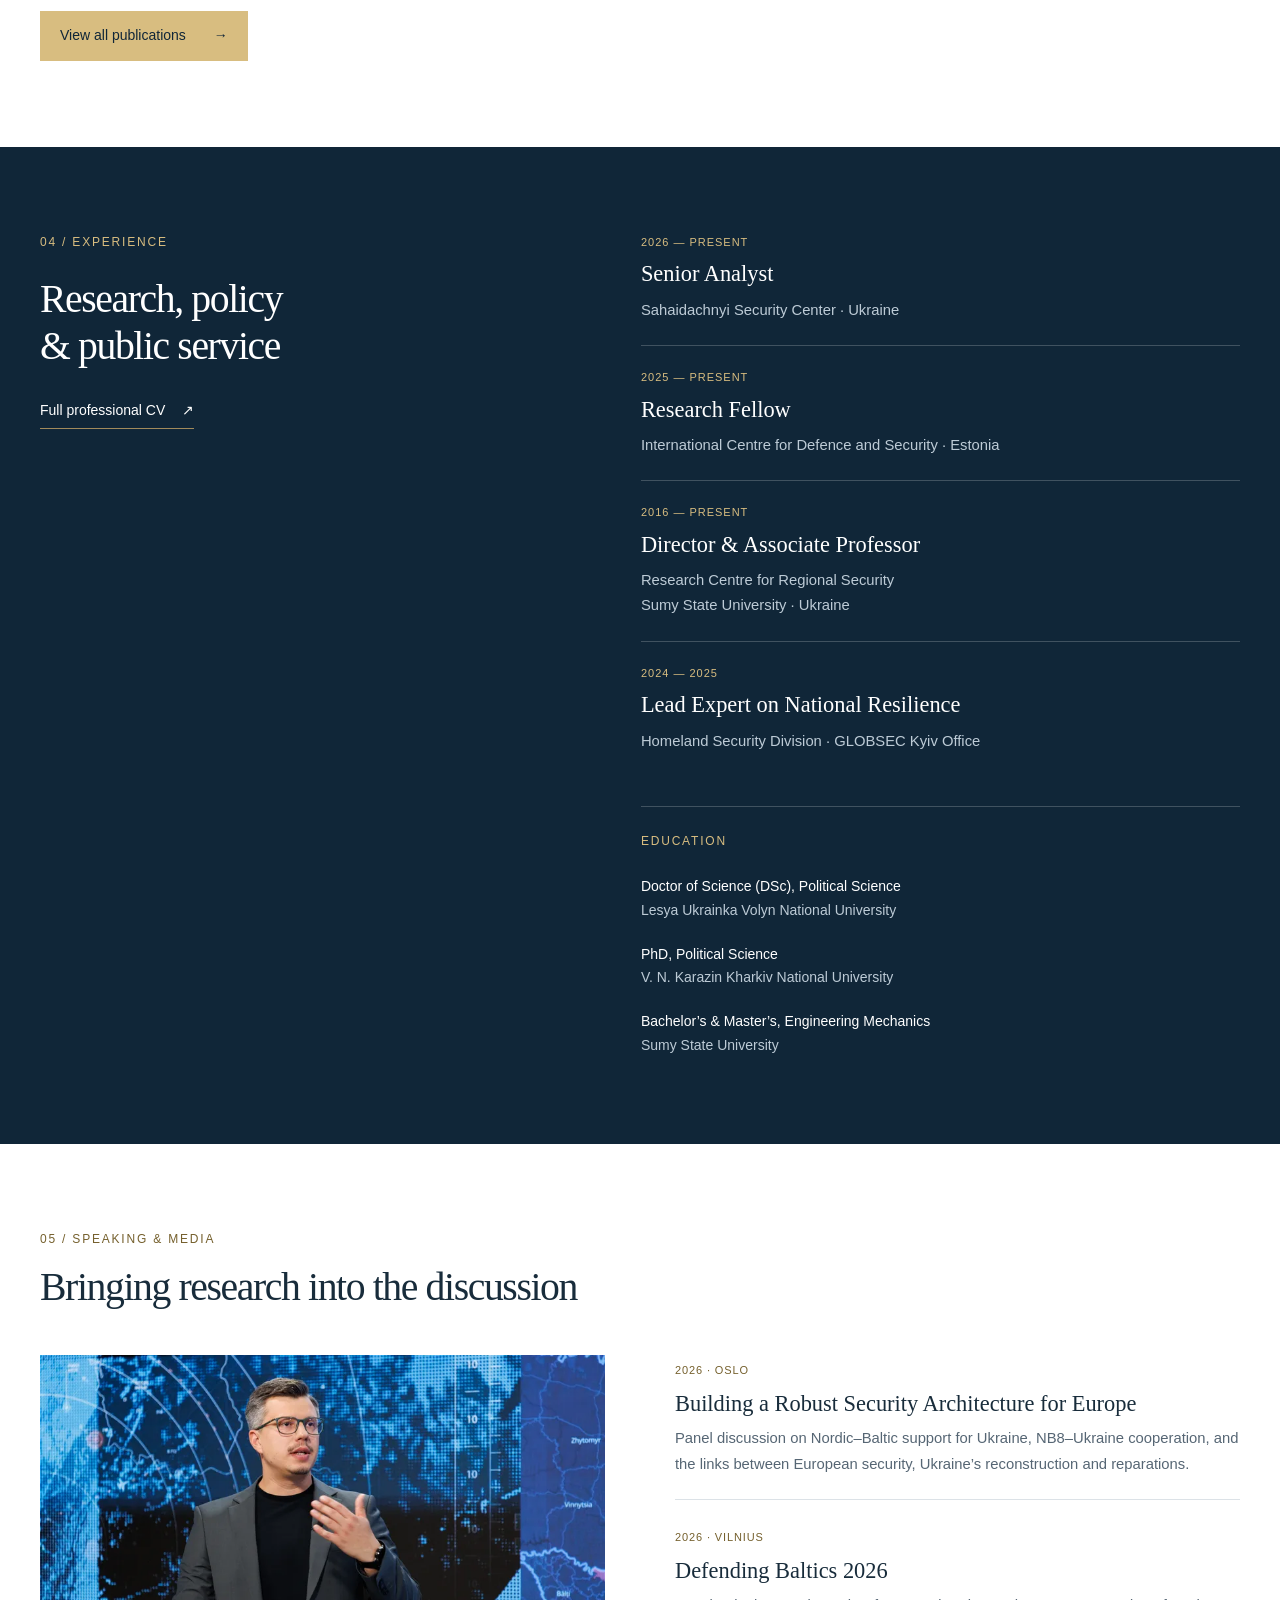
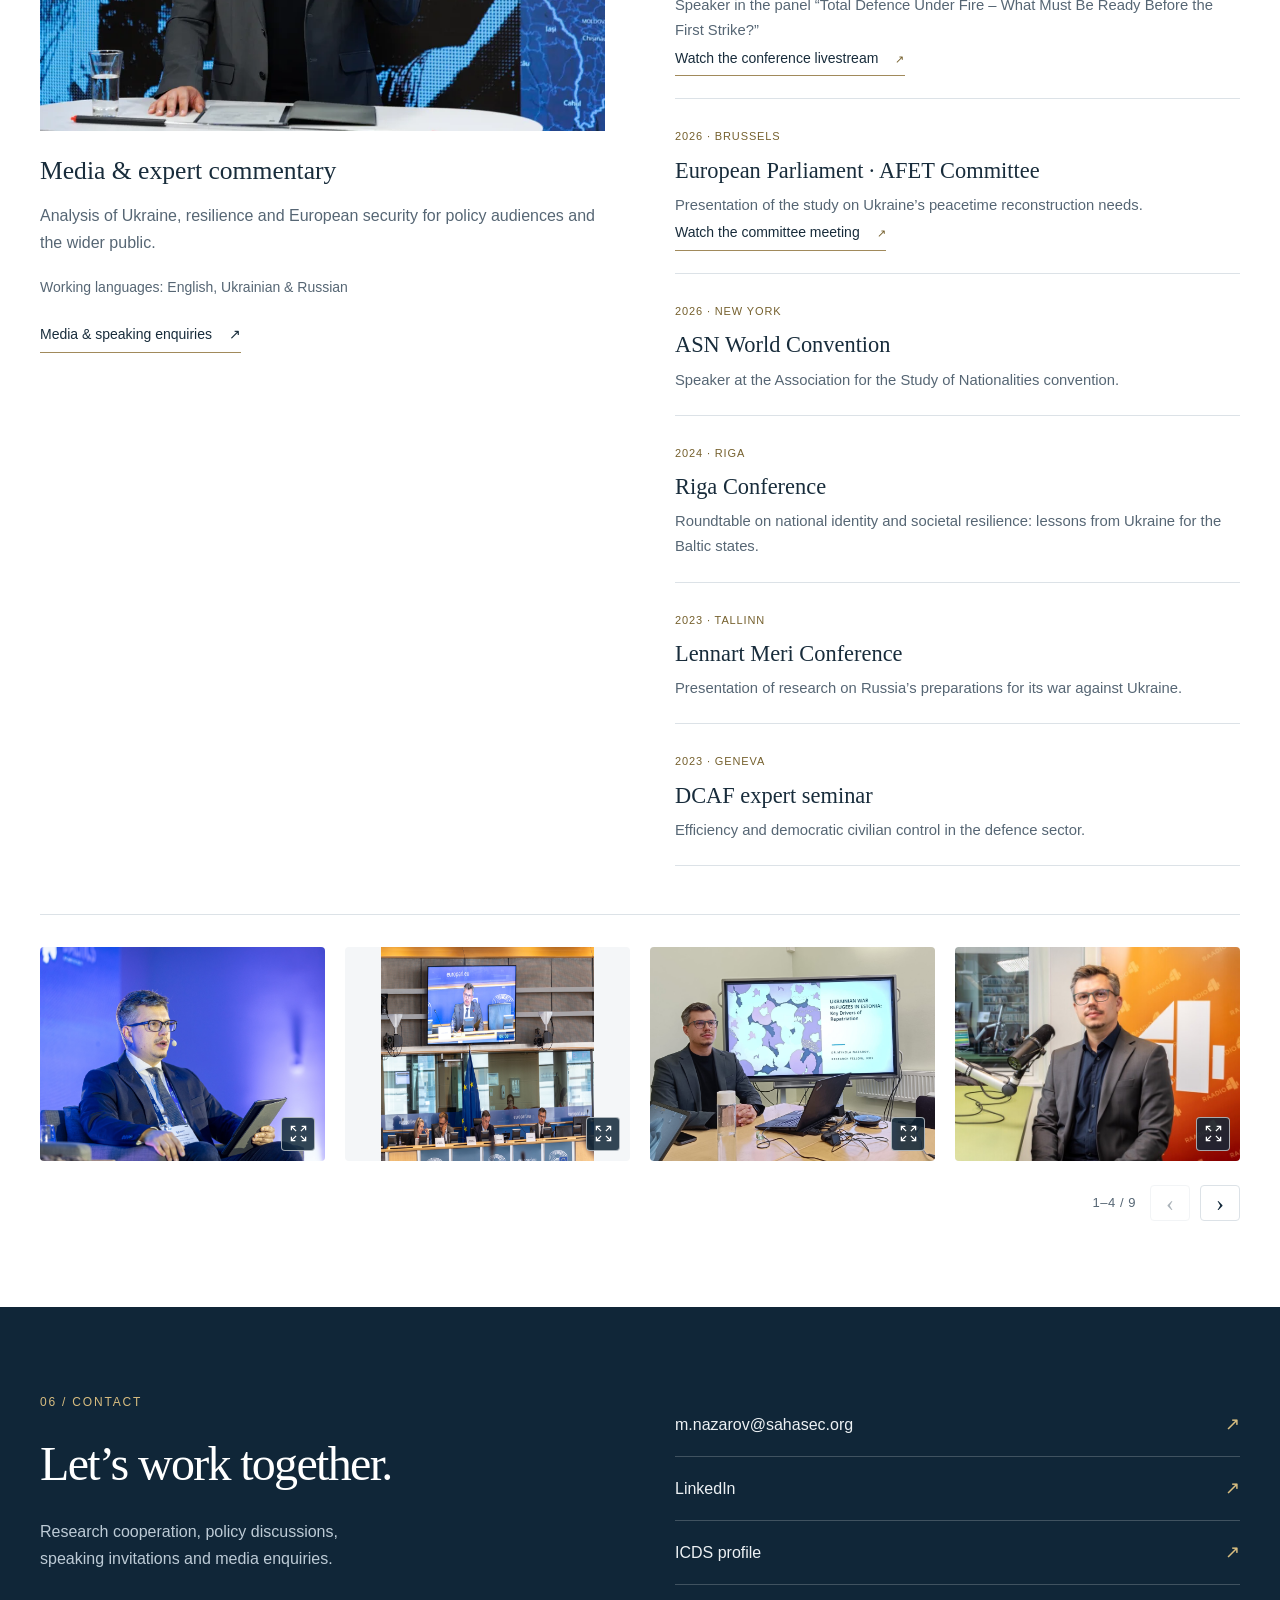
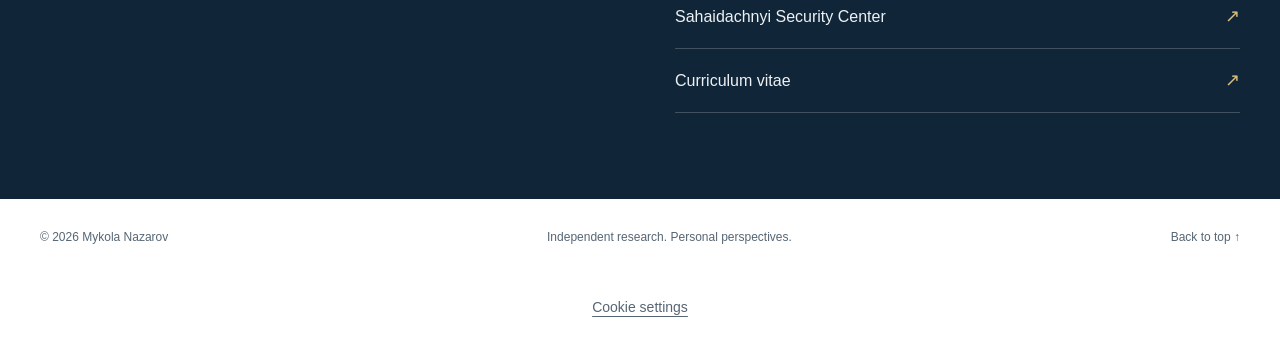
==== commit 601500f1: "Add Oslo panel to speaking engagements" ====
--- a/index.html
+++ b/index.html
@@ -8,7 +8,7 @@
 <link rel="icon" href="/favicon.ico" sizes="16x16 32x32 48x48 64x64 128x128 256x256">
 <link rel="icon" type="image/png" href="/favicon.png" sizes="96x96">
 <link rel="apple-touch-icon" href="/apple-touch-icon.png" sizes="180x180">
-<link rel="stylesheet" href="styles.css?v=20261110-about-type"><script defer src="script.js?v=20261110-publications"></script>
+<link rel="stylesheet" href="styles.css?v=20261110-mobile-portrait"><script defer src="script.js?v=20261110-publications"></script>
 <link rel="canonical" href="https://mykola-nazarov.com/"><link rel="alternate" hreflang="en" href="https://mykola-nazarov.com/"><link rel="alternate" hreflang="uk" href="https://mykola-nazarov.com/uk/"><link rel="alternate" hreflang="x-default" href="https://mykola-nazarov.com/"><meta property="og:url" content="https://mykola-nazarov.com/"><meta property="og:locale" content="en_GB"><meta property="og:locale:alternate" content="uk_UA"><script defer src="language.js"></script><script defer src="gallery.js?v=20260928-gallery8"></script>
 <script type="application/ld+json">
 {
@@ -101,7 +101,7 @@
 <article class="publication" data-year="2024" data-topic="resilience"><div class="pub-meta">2024<span>BRIEF</span></div><div><h4><a href="https://icds.ee/en/russias-war-in-ukraine-war-and-society/" target="_blank" rel="noopener noreferrer">Russia’s War in Ukraine: War and Society</a></h4><p>International Centre for Defence and Security · 22 May</p></div><span class="pub-arrow" aria-hidden="true">↗</span></article>
 </div><div class="publications-actions"><a class="button gold" href="publications.html">View all publications <span aria-hidden="true">→</span></a></div></section>
 <section class="experience-section" id="experience"><div class="section split"><div><p class="eyebrow">04 / EXPERIENCE</p><h2>Research, policy<br>& public service</h2><a class="text-link light" href="cv.html">Full professional CV <span aria-hidden="true">↗</span></a></div><div class="timeline"><article><p class="date">2026 — PRESENT</p><h3>Senior Analyst</h3><p>Sahaidachnyi Security Center · Ukraine</p></article><article><p class="date">2025 — PRESENT</p><h3>Research Fellow</h3><p>International Centre for Defence and Security · Estonia</p></article><article><p class="date">2016 — PRESENT</p><h3>Director & Associate Professor</h3><p>Research Centre for Regional Security<br>Sumy State University · Ukraine</p></article><article><p class="date">2024 — 2025</p><h3>Lead Expert on National Resilience</h3><p>Homeland Security Division · GLOBSEC Kyiv Office</p></article><div class="education"><p class="eyebrow">EDUCATION</p><p><strong>Doctor of Science (DSc), Political Science</strong><br>Lesya Ukrainka Volyn National University</p><p><strong>PhD, Political Science</strong><br>V. N. Karazin Kharkiv National University</p><p><strong>Bachelor’s & Master’s, Engineering Mechanics</strong><br>Sumy State University</p></div></div></div></section>
-<section class="section" id="speaking"><div class="section-heading"><div><p class="eyebrow dark">05 / SPEAKING & MEDIA</p><h2>Bringing research into the discussion</h2></div></div><div class="speaking-grid"><div><img class="media-photo" src="assets/media.webp" alt="Mykola Nazarov contributing to a television discussion" width="860" height="573" loading="lazy"><h3>Media & expert commentary</h3><p>Analysis of Ukraine, resilience and European security for policy audiences and the wider public.</p><p class="languages">Working languages: English, Ukrainian & Russian</p><a class="text-link" href="mailto:m.nazarov@sahasec.org?subject=Media%20or%20speaking%20enquiry">Media & speaking enquiries <span aria-hidden="true">↗</span></a></div><div class="events"><article><span>2026 · VILNIUS</span><h3>Defending Baltics 2026</h3><p>Speaker in the panel “Total Defence Under Fire – What Must Be Ready Before the First Strike?”</p><a class="text-link" href="https://youtu.be/OSr7ZfuZhS0?t=7414" target="_blank" rel="noopener noreferrer">Watch the conference livestream <span aria-hidden="true">↗</span></a></article><article><span>2026 · BRUSSELS</span><h3>European Parliament · AFET Committee</h3><p>Presentation of the study on Ukraine’s peacetime reconstruction needs.</p><a class="text-link" href="https://multimedia.europarl.europa.eu/en/webstreaming/committee-on-foreign-affairs-ordinary-meeting_20260624-1635-COMMITTEE-AFET" target="_blank" rel="noopener noreferrer">Watch the committee meeting <span aria-hidden="true">↗</span></a></article><article><span>2026 · NEW YORK</span><h3>ASN World Convention</h3><p>Speaker at the Association for the Study of Nationalities convention.</p></article><article><span>2024 · RIGA</span><h3>Riga Conference</h3><p>Roundtable on national identity and societal resilience: lessons from Ukraine for the Baltic states.</p></article><article><span>2023 · TALLINN</span><h3>Lennart Meri Conference</h3><p>Presentation of research on Russia’s preparations for its war against Ukraine.</p></article><article><span>2023 · GENEVA</span><h3>DCAF expert seminar</h3><p>Efficiency and democratic civilian control in the defence sector.</p></article></div></div><div class="speaking-gallery" role="group" aria-label="Presentations, interviews and professional meetings photo gallery"><a class="gallery-item" href="assets/speaking-defending-baltics-2026-mindaugas-mikulenas.jpg" data-gallery-item aria-label="Open photo: Mykola Nazarov speaking at Defending Baltics 2026 in Vilnius" title="Photo: Mindaugas Mikulenas"><img src="assets/speaking-defending-baltics-2026-mindaugas-mikulenas.jpg" alt="Mykola Nazarov speaking at Defending Baltics 2026 in Vilnius. Photo: Mindaugas Mikulenas" width="2048" height="1365" loading="lazy" decoding="async" style="object-position:40% 45%"><span class="gallery-zoom" aria-hidden="true"><svg viewBox="0 0 24 24" width="19" height="19" fill="none" stroke="currentColor" stroke-width="1.6" aria-hidden="true"><path d="M8 3H3v5m13-5h5v5M3 16v5h5m13-5v5h-5M3 3l6 6m12-6-6 6M3 21l6-6m12 6-6-6"/></svg></span></a><a class="gallery-item" href="assets/speaking-european-parliament-session.jpg" data-gallery-item aria-label="Enlarge photo: Mykola Nazarov speaking at the European Parliament"><img src="assets/speaking-european-parliament-session.jpg" alt="Mykola Nazarov speaking at the European Parliament" width="1536" height="1536" loading="lazy" decoding="async" style="object-fit:contain;object-position:center"><span class="gallery-zoom" aria-hidden="true"><svg viewBox="0 0 24 24" width="19" height="19" fill="none" stroke="currentColor" stroke-width="1.6" aria-hidden="true"><path d="M8 3H3v5m13-5h5v5M3 16v5h5m13-5v5h-5M3 3l6 6m12-6-6 6M3 21l6-6m12 6-6-6"/></svg></span></a><a class="gallery-item" href="assets/speaking-research-presentation.jpg" data-gallery-item aria-label="Enlarge photo: Mykola Nazarov presenting research on Ukrainian war refugees in Estonia"><img src="assets/speaking-research-presentation.jpg" alt="Mykola Nazarov presenting research on Ukrainian war refugees in Estonia" width="2048" height="1684" loading="lazy" decoding="async" style="object-position:50% 35%"><span class="gallery-zoom" aria-hidden="true"><svg viewBox="0 0 24 24" width="19" height="19" fill="none" stroke="currentColor" stroke-width="1.6" aria-hidden="true"><path d="M8 3H3v5m13-5h5v5M3 16v5h5m13-5v5h-5M3 3l6 6m12-6-6 6M3 21l6-6m12 6-6-6"/></svg></span></a><a class="gallery-item" href="assets/speaking-radio-interview.jpg" data-gallery-item aria-label="Enlarge photo: Mykola Nazarov in a radio studio"><img src="assets/speaking-radio-interview.jpg" alt="Mykola Nazarov in a radio studio" width="784" height="490" loading="lazy" decoding="async" style="object-position:50% 45%"><span class="gallery-zoom" aria-hidden="true"><svg viewBox="0 0 24 24" width="19" height="19" fill="none" stroke="currentColor" stroke-width="1.6" aria-hidden="true"><path d="M8 3H3v5m13-5h5v5M3 16v5h5m13-5v5h-5M3 3l6 6m12-6-6 6M3 21l6-6m12 6-6-6"/></svg></span></a><a class="gallery-item" href="assets/speaking-err-interview.jpg" data-gallery-item aria-label="Enlarge photo: Mykola Nazarov during a television interview on ERR"><img src="assets/speaking-err-interview.jpg" alt="Mykola Nazarov during a television interview on ERR" width="988" height="657" loading="lazy" decoding="async" style="object-position:50% 40%"><span class="gallery-zoom" aria-hidden="true"><svg viewBox="0 0 24 24" width="19" height="19" fill="none" stroke="currentColor" stroke-width="1.6" aria-hidden="true"><path d="M8 3H3v5m13-5h5v5M3 16v5h5m13-5v5h-5M3 3l6 6m12-6-6 6M3 21l6-6m12 6-6-6"/></svg></span></a><a class="gallery-item" href="assets/meeting-lennart-meri-conference.jpg" data-gallery-item aria-label="Enlarge photo: Mykola Nazarov with a fellow participant at the Lennart Meri Conference"><img src="assets/meeting-lennart-meri-conference.jpg" alt="Mykola Nazarov with a fellow participant at the Lennart Meri Conference" width="1152" height="1536" loading="lazy" decoding="async" style="object-position:50% 38%"><span class="gallery-zoom" aria-hidden="true"><svg viewBox="0 0 24 24" width="19" height="19" fill="none" stroke="currentColor" stroke-width="1.6" aria-hidden="true"><path d="M8 3H3v5m13-5h5v5M3 16v5h5m13-5v5h-5M3 3l6 6m12-6-6 6M3 21l6-6m12 6-6-6"/></svg></span></a><a class="gallery-item" href="assets/meeting-professional-exchange.jpg" data-gallery-item aria-label="Enlarge photo: Mykola Nazarov at a professional meeting"><img src="assets/meeting-professional-exchange.jpg" alt="Mykola Nazarov at a professional meeting" width="1152" height="1536" loading="lazy" decoding="async" style="object-position:50% 65%"><span class="gallery-zoom" aria-hidden="true"><svg viewBox="0 0 24 24" width="19" height="19" fill="none" stroke="currentColor" stroke-width="1.6" aria-hidden="true"><path d="M8 3H3v5m13-5h5v5M3 16v5h5m13-5v5h-5M3 3l6 6m12-6-6 6M3 21l6-6m12 6-6-6"/></svg></span></a><a class="gallery-item" href="assets/meeting-nordic-baltic-ukraine-forum.jpg" data-gallery-item aria-label="Enlarge photo: Roundtable discussion at the Nordic-Baltic–Ukraine Forum"><img src="assets/meeting-nordic-baltic-ukraine-forum.jpg" alt="Roundtable discussion at the Nordic-Baltic–Ukraine Forum" width="1536" height="1152" loading="lazy" decoding="async" style="object-position:center"><span class="gallery-zoom" aria-hidden="true"><svg viewBox="0 0 24 24" width="19" height="19" fill="none" stroke="currentColor" stroke-width="1.6" aria-hidden="true"><path d="M8 3H3v5m13-5h5v5M3 16v5h5m13-5v5h-5M3 3l6 6m12-6-6 6M3 21l6-6m12 6-6-6"/></svg></span></a><a class="gallery-item" href="assets/meeting-nato-public-forum.jpg" data-gallery-item aria-label="Enlarge photo: Mykola Nazarov greeting a participant at the NATO Public Forum"><img src="assets/meeting-nato-public-forum.jpg" alt="Mykola Nazarov greeting a participant at the NATO Public Forum" width="1336" height="1536" loading="lazy" decoding="async" style="object-position:50% 32%"><span class="gallery-zoom" aria-hidden="true"><svg viewBox="0 0 24 24" width="19" height="19" fill="none" stroke="currentColor" stroke-width="1.6" aria-hidden="true"><path d="M8 3H3v5m13-5h5v5M3 16v5h5m13-5v5h-5M3 3l6 6m12-6-6 6M3 21l6-6m12 6-6-6"/></svg></span></a></div><div class="gallery-strip-controls" hidden><span class="gallery-strip-count" aria-live="polite">1–4 / 9</span><button type="button" data-gallery-prev aria-label="Previous photos"><span aria-hidden="true">‹</span></button><button type="button" data-gallery-next aria-label="Next photos"><span aria-hidden="true">›</span></button></div></section>
+<section class="section" id="speaking"><div class="section-heading"><div><p class="eyebrow dark">05 / SPEAKING & MEDIA</p><h2>Bringing research into the discussion</h2></div></div><div class="speaking-grid"><div><img class="media-photo" src="assets/media.webp" alt="Mykola Nazarov contributing to a television discussion" width="860" height="573" loading="lazy"><h3>Media & expert commentary</h3><p>Analysis of Ukraine, resilience and European security for policy audiences and the wider public.</p><p class="languages">Working languages: English, Ukrainian & Russian</p><a class="text-link" href="mailto:m.nazarov@sahasec.org?subject=Media%20or%20speaking%20enquiry">Media & speaking enquiries <span aria-hidden="true">↗</span></a></div><div class="events"><article><span>2026 · OSLO</span><h3>Building a Robust Security Architecture for Europe</h3><p>Panel discussion on Nordic–Baltic support for Ukraine, NB8–Ukraine cooperation, and the links between European security, Ukraine’s reconstruction and reparations.</p></article><article><span>2026 · VILNIUS</span><h3>Defending Baltics 2026</h3><p>Speaker in the panel “Total Defence Under Fire – What Must Be Ready Before the First Strike?”</p><a class="text-link" href="https://youtu.be/OSr7ZfuZhS0?t=7414" target="_blank" rel="noopener noreferrer">Watch the conference livestream <span aria-hidden="true">↗</span></a></article><article><span>2026 · BRUSSELS</span><h3>European Parliament · AFET Committee</h3><p>Presentation of the study on Ukraine’s peacetime reconstruction needs.</p><a class="text-link" href="https://multimedia.europarl.europa.eu/en/webstreaming/committee-on-foreign-affairs-ordinary-meeting_20260624-1635-COMMITTEE-AFET" target="_blank" rel="noopener noreferrer">Watch the committee meeting <span aria-hidden="true">↗</span></a></article><article><span>2026 · NEW YORK</span><h3>ASN World Convention</h3><p>Speaker at the Association for the Study of Nationalities convention.</p></article><article><span>2024 · RIGA</span><h3>Riga Conference</h3><p>Roundtable on national identity and societal resilience: lessons from Ukraine for the Baltic states.</p></article><article><span>2023 · TALLINN</span><h3>Lennart Meri Conference</h3><p>Presentation of research on Russia’s preparations for its war against Ukraine.</p></article><article><span>2023 · GENEVA</span><h3>DCAF expert seminar</h3><p>Efficiency and democratic civilian control in the defence sector.</p></article></div></div><div class="speaking-gallery" role="group" aria-label="Presentations, interviews and professional meetings photo gallery"><a class="gallery-item" href="assets/speaking-defending-baltics-2026-mindaugas-mikulenas.jpg" data-gallery-item aria-label="Open photo: Mykola Nazarov speaking at Defending Baltics 2026 in Vilnius" title="Photo: Mindaugas Mikulenas"><img src="assets/speaking-defending-baltics-2026-mindaugas-mikulenas.jpg" alt="Mykola Nazarov speaking at Defending Baltics 2026 in Vilnius. Photo: Mindaugas Mikulenas" width="2048" height="1365" loading="lazy" decoding="async" style="object-position:40% 45%"><span class="gallery-zoom" aria-hidden="true"><svg viewBox="0 0 24 24" width="19" height="19" fill="none" stroke="currentColor" stroke-width="1.6" aria-hidden="true"><path d="M8 3H3v5m13-5h5v5M3 16v5h5m13-5v5h-5M3 3l6 6m12-6-6 6M3 21l6-6m12 6-6-6"/></svg></span></a><a class="gallery-item" href="assets/speaking-european-parliament-session.jpg" data-gallery-item aria-label="Enlarge photo: Mykola Nazarov speaking at the European Parliament"><img src="assets/speaking-european-parliament-session.jpg" alt="Mykola Nazarov speaking at the European Parliament" width="1536" height="1536" loading="lazy" decoding="async" style="object-fit:contain;object-position:center"><span class="gallery-zoom" aria-hidden="true"><svg viewBox="0 0 24 24" width="19" height="19" fill="none" stroke="currentColor" stroke-width="1.6" aria-hidden="true"><path d="M8 3H3v5m13-5h5v5M3 16v5h5m13-5v5h-5M3 3l6 6m12-6-6 6M3 21l6-6m12 6-6-6"/></svg></span></a><a class="gallery-item" href="assets/speaking-research-presentation.jpg" data-gallery-item aria-label="Enlarge photo: Mykola Nazarov presenting research on Ukrainian war refugees in Estonia"><img src="assets/speaking-research-presentation.jpg" alt="Mykola Nazarov presenting research on Ukrainian war refugees in Estonia" width="2048" height="1684" loading="lazy" decoding="async" style="object-position:50% 35%"><span class="gallery-zoom" aria-hidden="true"><svg viewBox="0 0 24 24" width="19" height="19" fill="none" stroke="currentColor" stroke-width="1.6" aria-hidden="true"><path d="M8 3H3v5m13-5h5v5M3 16v5h5m13-5v5h-5M3 3l6 6m12-6-6 6M3 21l6-6m12 6-6-6"/></svg></span></a><a class="gallery-item" href="assets/speaking-radio-interview.jpg" data-gallery-item aria-label="Enlarge photo: Mykola Nazarov in a radio studio"><img src="assets/speaking-radio-interview.jpg" alt="Mykola Nazarov in a radio studio" width="784" height="490" loading="lazy" decoding="async" style="object-position:50% 45%"><span class="gallery-zoom" aria-hidden="true"><svg viewBox="0 0 24 24" width="19" height="19" fill="none" stroke="currentColor" stroke-width="1.6" aria-hidden="true"><path d="M8 3H3v5m13-5h5v5M3 16v5h5m13-5v5h-5M3 3l6 6m12-6-6 6M3 21l6-6m12 6-6-6"/></svg></span></a><a class="gallery-item" href="assets/speaking-err-interview.jpg" data-gallery-item aria-label="Enlarge photo: Mykola Nazarov during a television interview on ERR"><img src="assets/speaking-err-interview.jpg" alt="Mykola Nazarov during a television interview on ERR" width="988" height="657" loading="lazy" decoding="async" style="object-position:50% 40%"><span class="gallery-zoom" aria-hidden="true"><svg viewBox="0 0 24 24" width="19" height="19" fill="none" stroke="currentColor" stroke-width="1.6" aria-hidden="true"><path d="M8 3H3v5m13-5h5v5M3 16v5h5m13-5v5h-5M3 3l6 6m12-6-6 6M3 21l6-6m12 6-6-6"/></svg></span></a><a class="gallery-item" href="assets/meeting-lennart-meri-conference.jpg" data-gallery-item aria-label="Enlarge photo: Mykola Nazarov with a fellow participant at the Lennart Meri Conference"><img src="assets/meeting-lennart-meri-conference.jpg" alt="Mykola Nazarov with a fellow participant at the Lennart Meri Conference" width="1152" height="1536" loading="lazy" decoding="async" style="object-position:50% 38%"><span class="gallery-zoom" aria-hidden="true"><svg viewBox="0 0 24 24" width="19" height="19" fill="none" stroke="currentColor" stroke-width="1.6" aria-hidden="true"><path d="M8 3H3v5m13-5h5v5M3 16v5h5m13-5v5h-5M3 3l6 6m12-6-6 6M3 21l6-6m12 6-6-6"/></svg></span></a><a class="gallery-item" href="assets/meeting-professional-exchange.jpg" data-gallery-item aria-label="Enlarge photo: Mykola Nazarov at a professional meeting"><img src="assets/meeting-professional-exchange.jpg" alt="Mykola Nazarov at a professional meeting" width="1152" height="1536" loading="lazy" decoding="async" style="object-position:50% 65%"><span class="gallery-zoom" aria-hidden="true"><svg viewBox="0 0 24 24" width="19" height="19" fill="none" stroke="currentColor" stroke-width="1.6" aria-hidden="true"><path d="M8 3H3v5m13-5h5v5M3 16v5h5m13-5v5h-5M3 3l6 6m12-6-6 6M3 21l6-6m12 6-6-6"/></svg></span></a><a class="gallery-item" href="assets/meeting-nordic-baltic-ukraine-forum.jpg" data-gallery-item aria-label="Enlarge photo: Roundtable discussion at the Nordic-Baltic–Ukraine Forum"><img src="assets/meeting-nordic-baltic-ukraine-forum.jpg" alt="Roundtable discussion at the Nordic-Baltic–Ukraine Forum" width="1536" height="1152" loading="lazy" decoding="async" style="object-position:center"><span class="gallery-zoom" aria-hidden="true"><svg viewBox="0 0 24 24" width="19" height="19" fill="none" stroke="currentColor" stroke-width="1.6" aria-hidden="true"><path d="M8 3H3v5m13-5h5v5M3 16v5h5m13-5v5h-5M3 3l6 6m12-6-6 6M3 21l6-6m12 6-6-6"/></svg></span></a><a class="gallery-item" href="assets/meeting-nato-public-forum.jpg" data-gallery-item aria-label="Enlarge photo: Mykola Nazarov greeting a participant at the NATO Public Forum"><img src="assets/meeting-nato-public-forum.jpg" alt="Mykola Nazarov greeting a participant at the NATO Public Forum" width="1336" height="1536" loading="lazy" decoding="async" style="object-position:50% 32%"><span class="gallery-zoom" aria-hidden="true"><svg viewBox="0 0 24 24" width="19" height="19" fill="none" stroke="currentColor" stroke-width="1.6" aria-hidden="true"><path d="M8 3H3v5m13-5h5v5M3 16v5h5m13-5v5h-5M3 3l6 6m12-6-6 6M3 21l6-6m12 6-6-6"/></svg></span></a></div><div class="gallery-strip-controls" hidden><span class="gallery-strip-count" aria-live="polite">1–4 / 9</span><button type="button" data-gallery-prev aria-label="Previous photos"><span aria-hidden="true">‹</span></button><button type="button" data-gallery-next aria-label="Next photos"><span aria-hidden="true">›</span></button></div></section>
 <section class="contact-section" id="contact"><div class="section"><div><p class="eyebrow">06 / CONTACT</p><h2>Let’s work together.</h2><p>Research cooperation, policy discussions,<br>speaking invitations and media enquiries.</p></div><div class="contact-links"><a class="email" href="mailto:m.nazarov@sahasec.org">m.nazarov@sahasec.org <span aria-hidden="true">↗</span></a><a href="https://www.linkedin.com/in/mykola-nazarov/" target="_blank" rel="noopener noreferrer">LinkedIn <span aria-hidden="true">↗</span></a><a href="https://icds.ee/en/author/mykola-nazarov/" target="_blank" rel="noopener noreferrer">ICDS profile <span aria-hidden="true">↗</span></a><a href="https://sahasec.org/team/dr-mykola-nazarov/" target="_blank" rel="noopener noreferrer">Sahaidachnyi Security Center <span aria-hidden="true">↗</span></a><a href="cv.html">Curriculum vitae <span aria-hidden="true">↗</span></a></div></div></section>
 </main><dialog class="photo-viewer" aria-label="Photo viewer"><div class="photo-viewer-panel"><div class="photo-viewer-toolbar"><span class="photo-viewer-count" role="status" aria-live="polite"></span><button type="button" class="photo-viewer-close" aria-label="Close" autofocus>×</button></div><div class="photo-viewer-stage"><button type="button" class="photo-viewer-prev" aria-label="Previous photo">‹</button><img class="photo-viewer-image" alt=""><button type="button" class="photo-viewer-next" aria-label="Next photo">›</button></div></div></dialog><footer><span>© <span id="copyright-year">2026</span> Mykola Nazarov</span><span>Independent research. Personal perspectives.</span><a href="#top">Back to top ↑</a></footer>
 </body></html>
--- a/styles.css
+++ b/styles.css
@@ -124,3 +124,18 @@
 #about .body-copy .intro{font-family:Arial,Helvetica,sans-serif;font-size:1.25rem;font-weight:400;line-height:1.65;color:var(--ink);margin-bottom:24px}
 #about .body-copy p:not(.intro){font-size:1rem;line-height:1.75;margin-bottom:0}
 @media(max-width:760px){#about .body-copy .intro{font-size:1.125rem;margin-bottom:20px}}
+
+/* Bring the portrait into the first mobile screen and compact the introduction. */
+@media(max-width:760px){
+  .hero-inner{min-height:0}
+  .hero-portrait{order:-1;height:clamp(280px,78vw,540px);min-height:0}
+  .hero-portrait img{object-position:center 38%}
+  .hero-portrait figcaption{font-size:10px;padding:24px 12px 8px}
+  .hero-copy{padding:28px 22px 32px}
+  .hero .eyebrow{margin-bottom:16px;line-height:1.6}
+  .hero h1,html[lang="uk"] .hero h1{font-size:clamp(2.75rem,12vw,3.4rem);line-height:1.04}
+  .hero .degree{font-size:13px;line-height:1.55;margin-top:14px}
+  .hero .hero-lead,html[lang="uk"] .hero .hero-lead{font-size:1.125rem;line-height:1.5;margin-top:22px}
+  .hero .hero-actions{display:grid;grid-template-columns:repeat(2,minmax(0,1fr));gap:12px;margin-top:24px}
+  .hero .hero-action{min-width:0;width:100%;min-height:48px;padding:10px 12px;font-size:13px;line-height:1.4}
+}
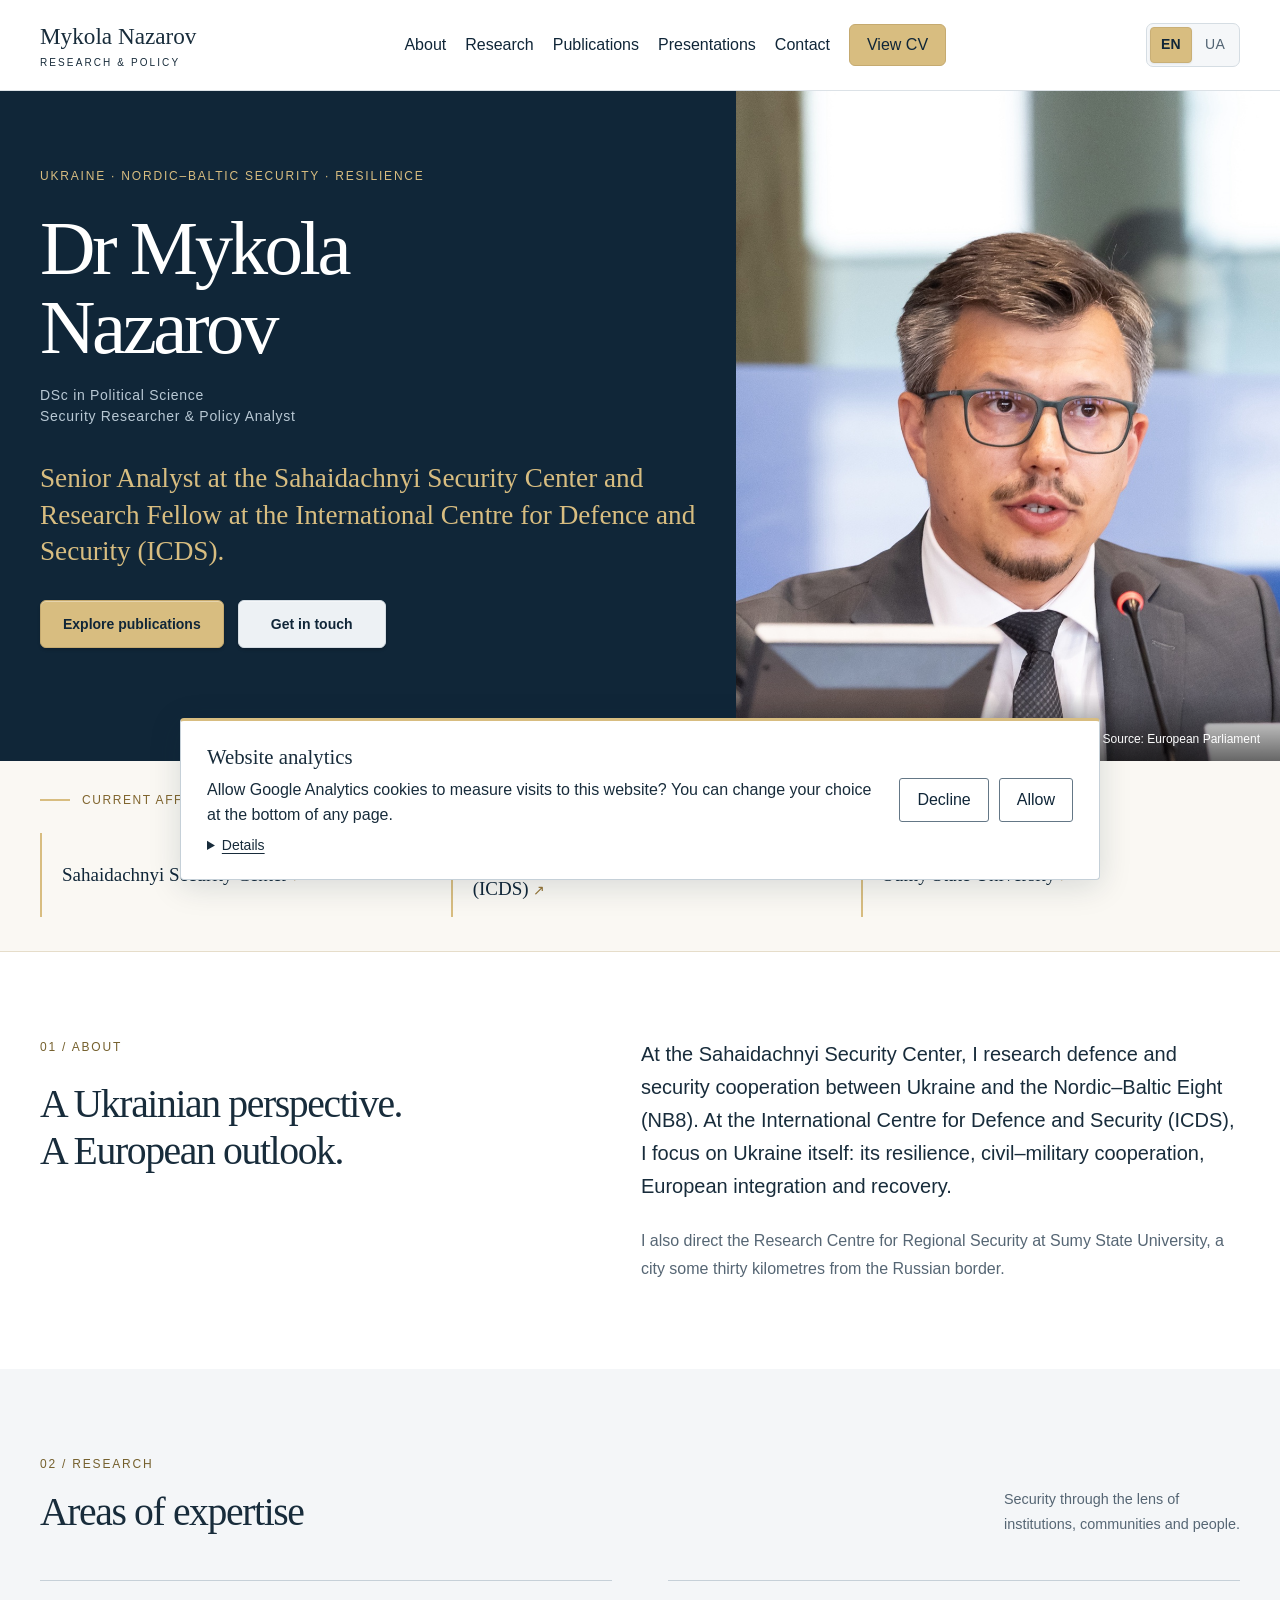
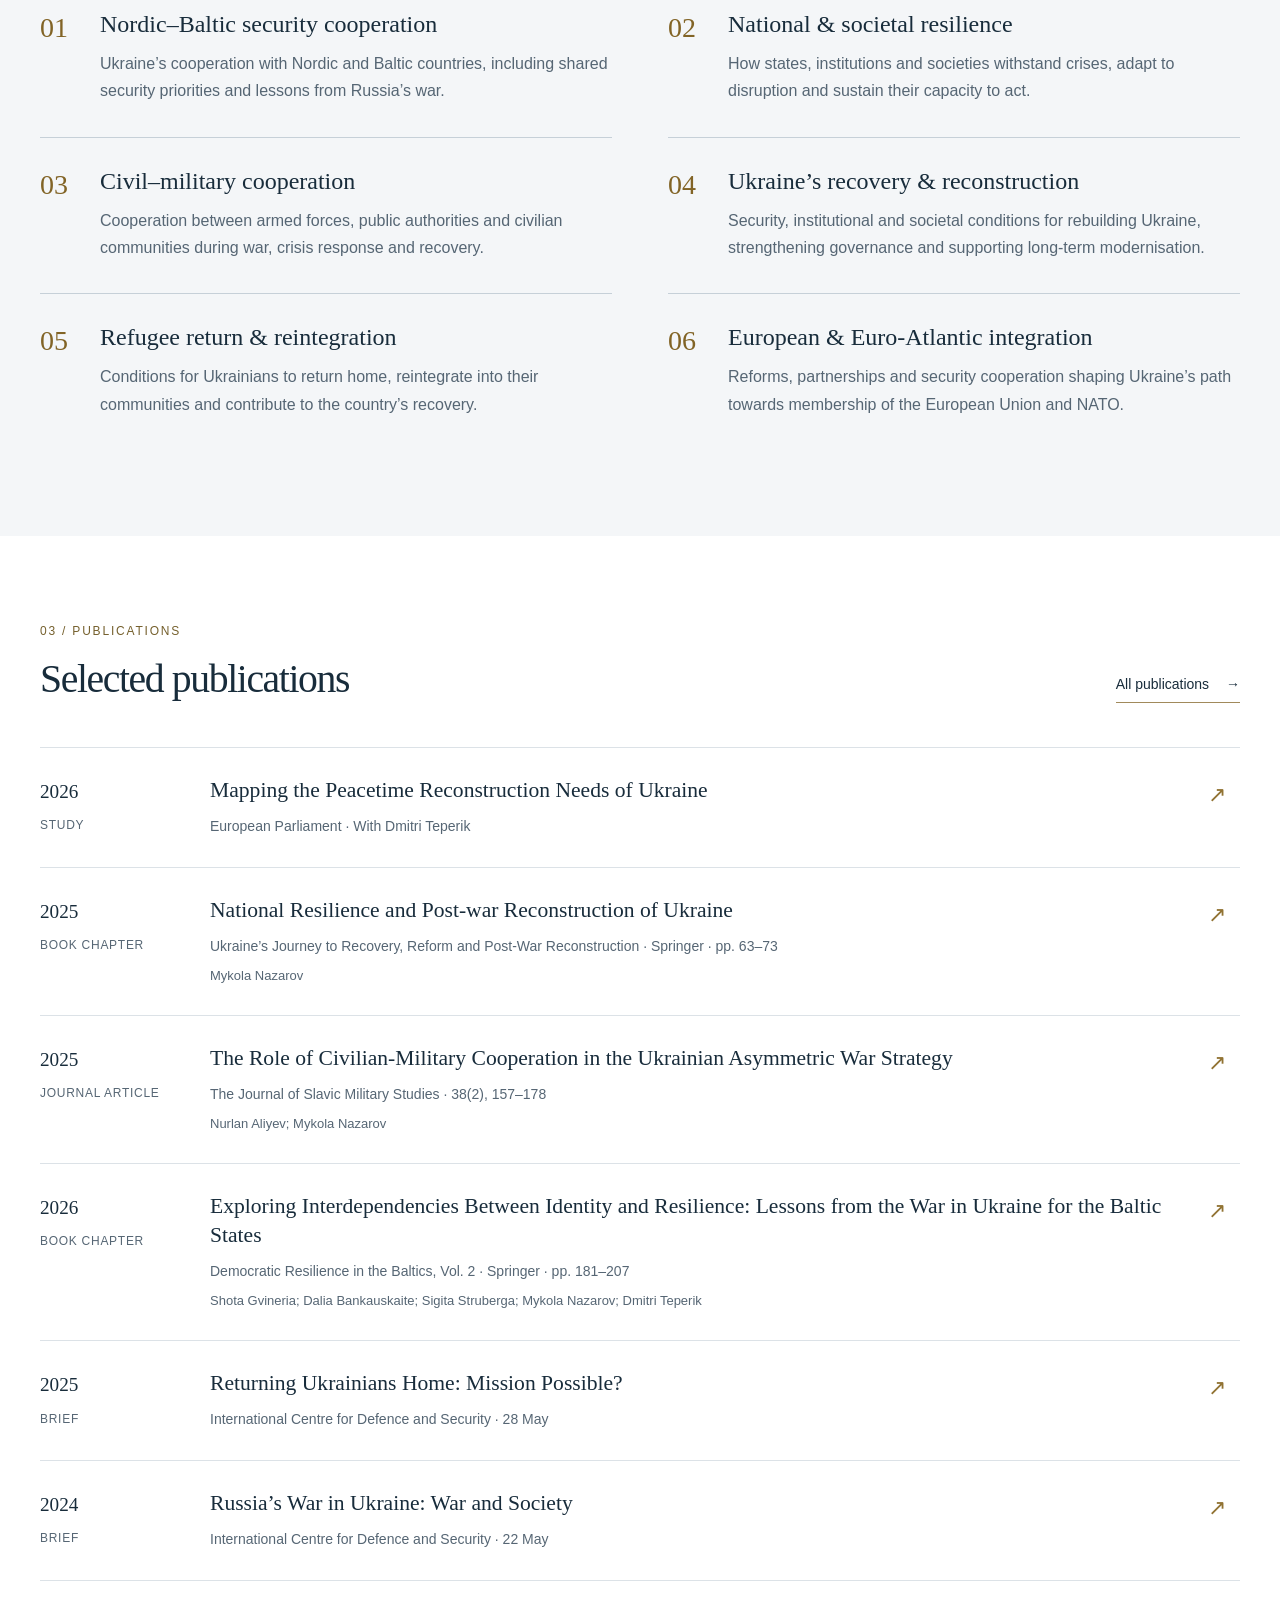
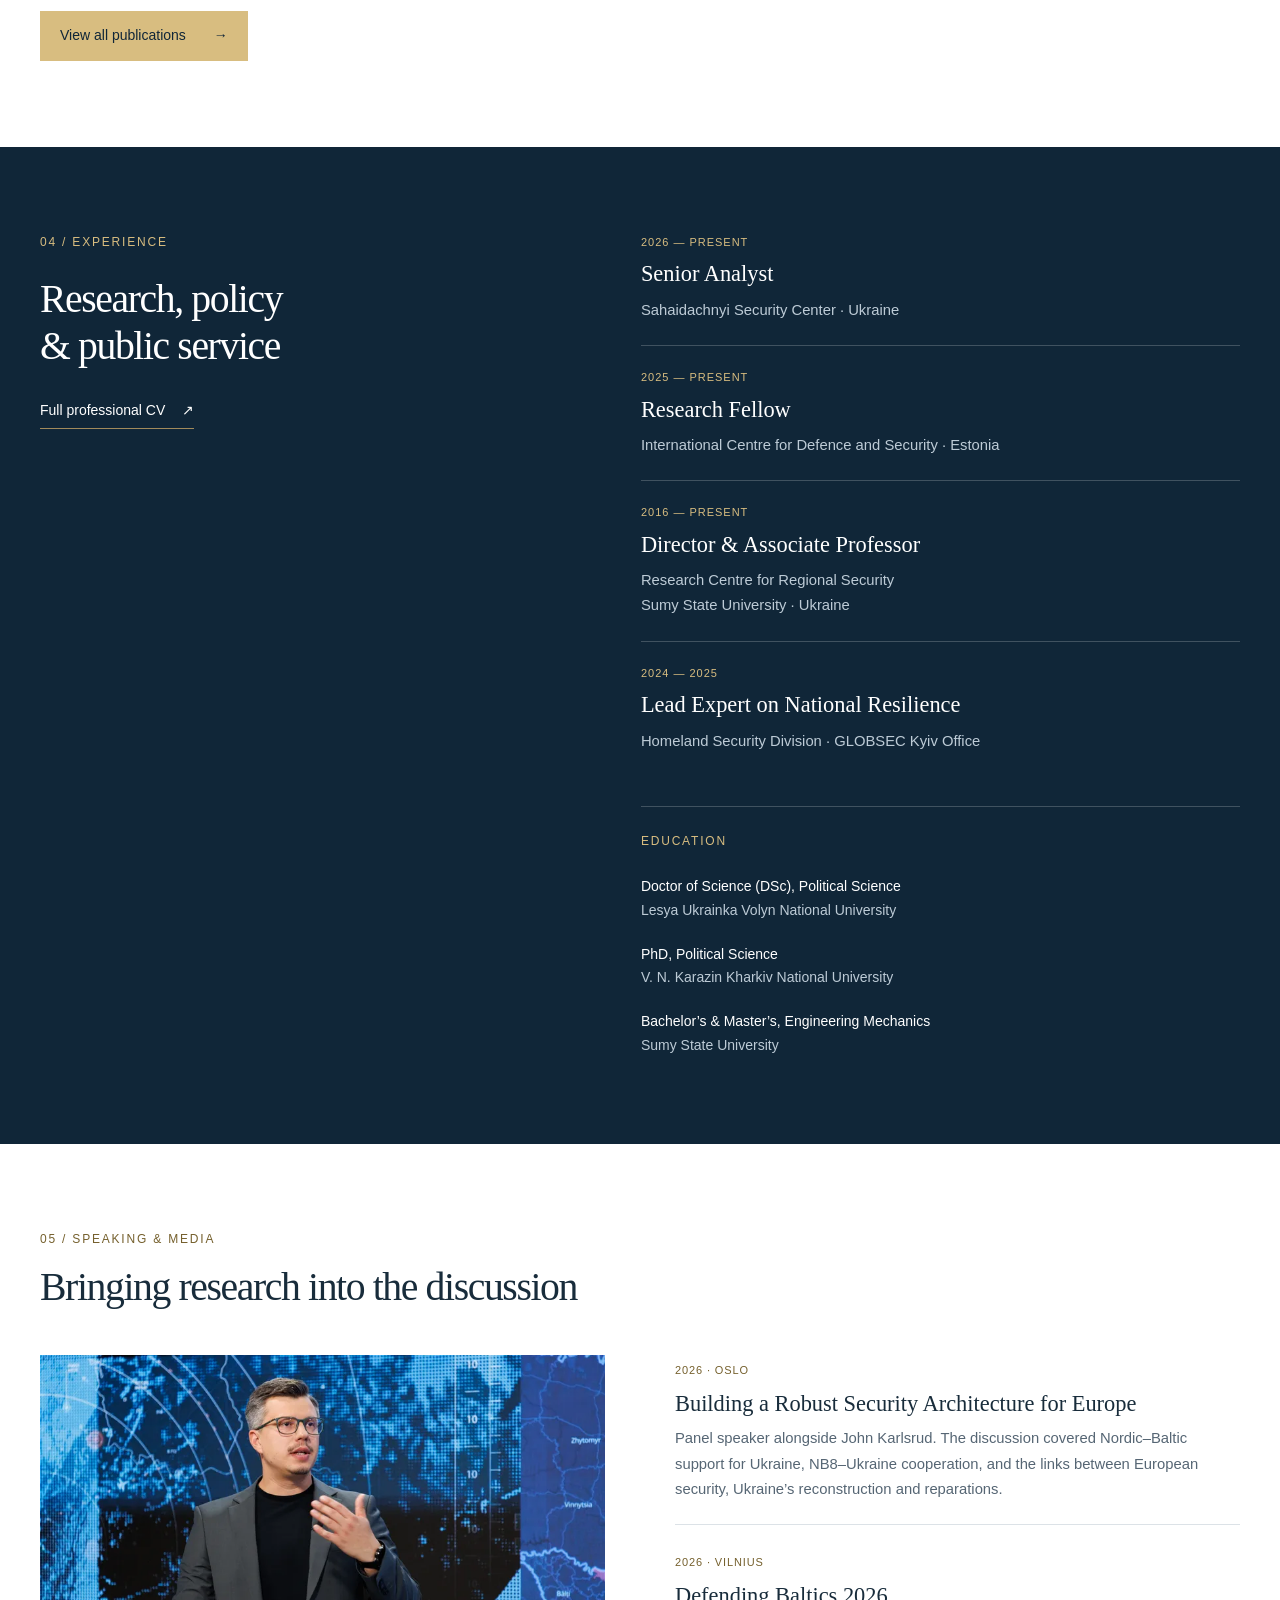
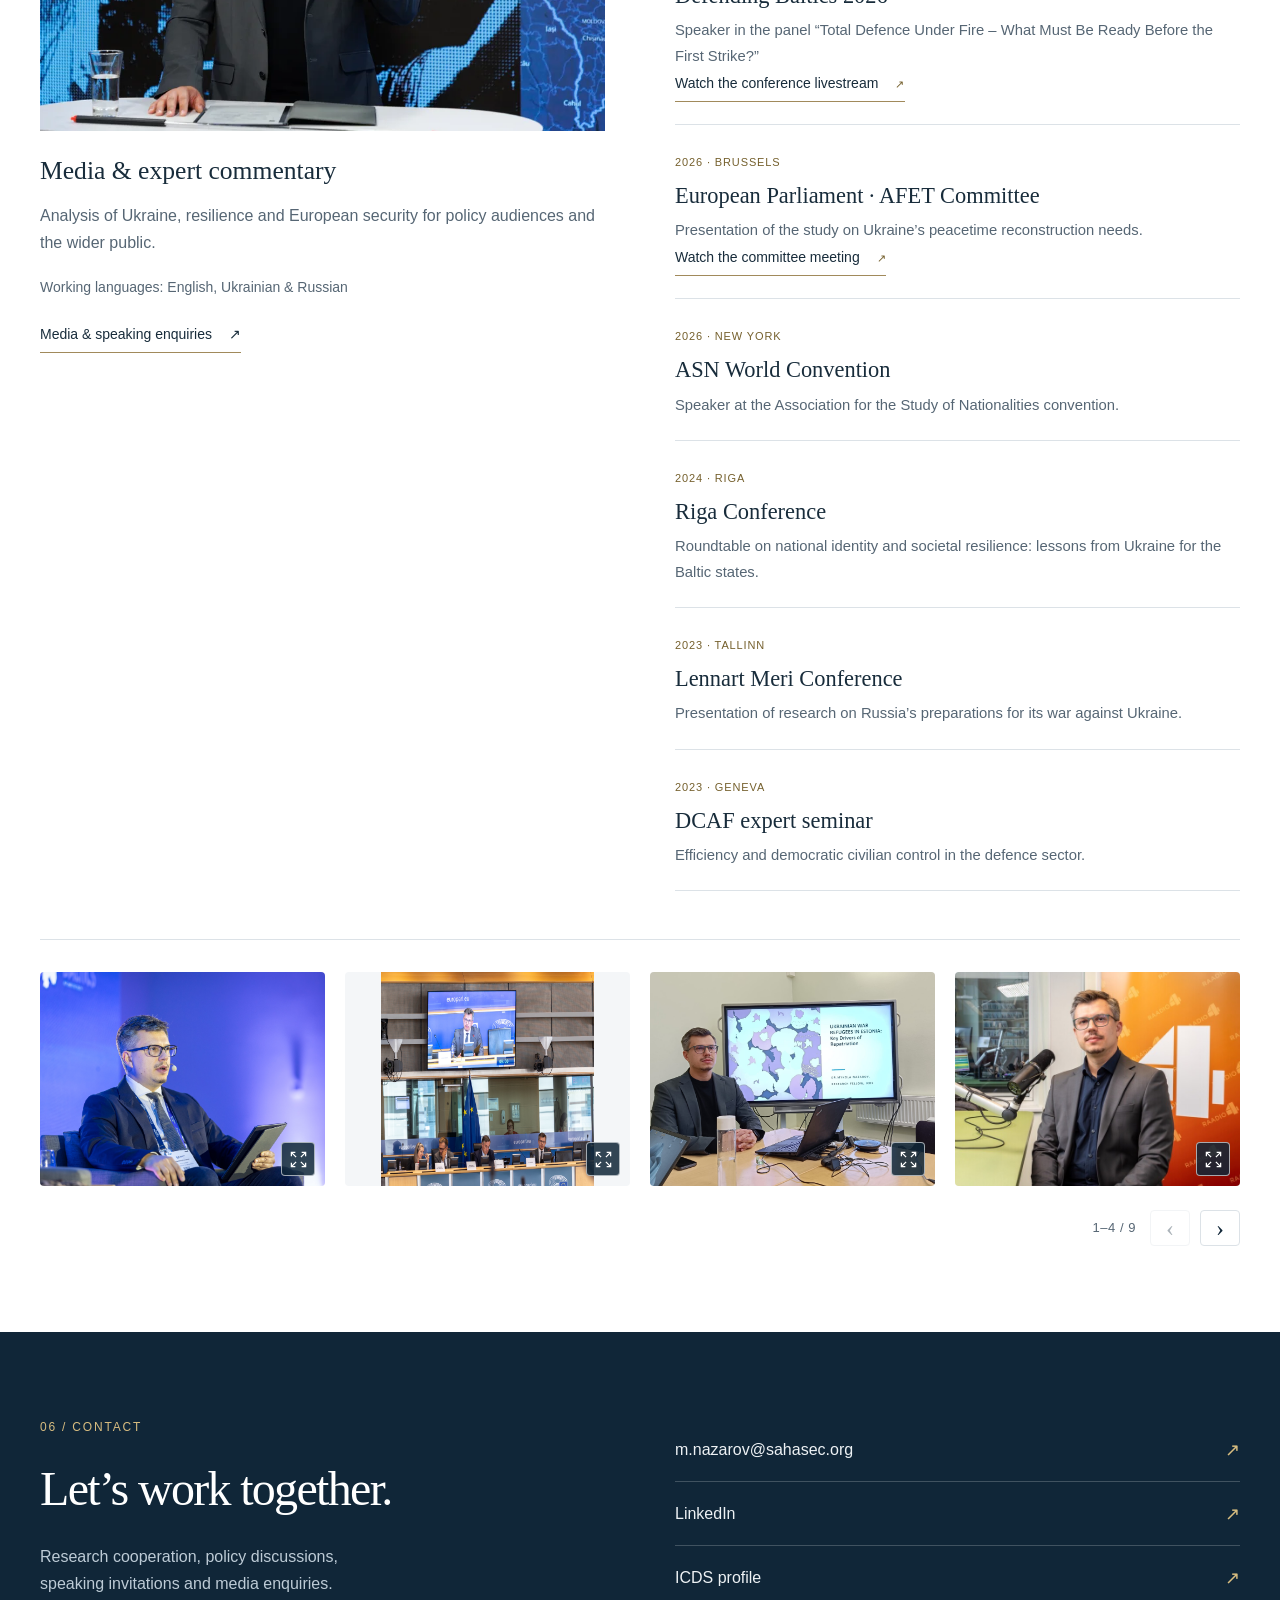
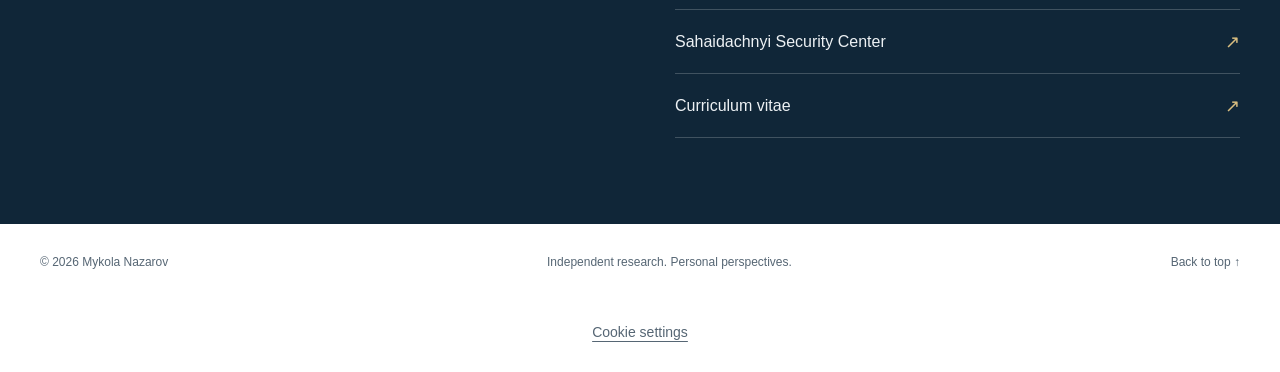
==== commit f6717d84: "Credit John Karlsrud in Oslo panel entry" ====
--- a/index.html
+++ b/index.html
@@ -101,7 +101,7 @@
 <article class="publication" data-year="2024" data-topic="resilience"><div class="pub-meta">2024<span>BRIEF</span></div><div><h4><a href="https://icds.ee/en/russias-war-in-ukraine-war-and-society/" target="_blank" rel="noopener noreferrer">Russia’s War in Ukraine: War and Society</a></h4><p>International Centre for Defence and Security · 22 May</p></div><span class="pub-arrow" aria-hidden="true">↗</span></article>
 </div><div class="publications-actions"><a class="button gold" href="publications.html">View all publications <span aria-hidden="true">→</span></a></div></section>
 <section class="experience-section" id="experience"><div class="section split"><div><p class="eyebrow">04 / EXPERIENCE</p><h2>Research, policy<br>& public service</h2><a class="text-link light" href="cv.html">Full professional CV <span aria-hidden="true">↗</span></a></div><div class="timeline"><article><p class="date">2026 — PRESENT</p><h3>Senior Analyst</h3><p>Sahaidachnyi Security Center · Ukraine</p></article><article><p class="date">2025 — PRESENT</p><h3>Research Fellow</h3><p>International Centre for Defence and Security · Estonia</p></article><article><p class="date">2016 — PRESENT</p><h3>Director & Associate Professor</h3><p>Research Centre for Regional Security<br>Sumy State University · Ukraine</p></article><article><p class="date">2024 — 2025</p><h3>Lead Expert on National Resilience</h3><p>Homeland Security Division · GLOBSEC Kyiv Office</p></article><div class="education"><p class="eyebrow">EDUCATION</p><p><strong>Doctor of Science (DSc), Political Science</strong><br>Lesya Ukrainka Volyn National University</p><p><strong>PhD, Political Science</strong><br>V. N. Karazin Kharkiv National University</p><p><strong>Bachelor’s & Master’s, Engineering Mechanics</strong><br>Sumy State University</p></div></div></div></section>
-<section class="section" id="speaking"><div class="section-heading"><div><p class="eyebrow dark">05 / SPEAKING & MEDIA</p><h2>Bringing research into the discussion</h2></div></div><div class="speaking-grid"><div><img class="media-photo" src="assets/media.webp" alt="Mykola Nazarov contributing to a television discussion" width="860" height="573" loading="lazy"><h3>Media & expert commentary</h3><p>Analysis of Ukraine, resilience and European security for policy audiences and the wider public.</p><p class="languages">Working languages: English, Ukrainian & Russian</p><a class="text-link" href="mailto:m.nazarov@sahasec.org?subject=Media%20or%20speaking%20enquiry">Media & speaking enquiries <span aria-hidden="true">↗</span></a></div><div class="events"><article><span>2026 · OSLO</span><h3>Building a Robust Security Architecture for Europe</h3><p>Panel discussion on Nordic–Baltic support for Ukraine, NB8–Ukraine cooperation, and the links between European security, Ukraine’s reconstruction and reparations.</p></article><article><span>2026 · VILNIUS</span><h3>Defending Baltics 2026</h3><p>Speaker in the panel “Total Defence Under Fire – What Must Be Ready Before the First Strike?”</p><a class="text-link" href="https://youtu.be/OSr7ZfuZhS0?t=7414" target="_blank" rel="noopener noreferrer">Watch the conference livestream <span aria-hidden="true">↗</span></a></article><article><span>2026 · BRUSSELS</span><h3>European Parliament · AFET Committee</h3><p>Presentation of the study on Ukraine’s peacetime reconstruction needs.</p><a class="text-link" href="https://multimedia.europarl.europa.eu/en/webstreaming/committee-on-foreign-affairs-ordinary-meeting_20260624-1635-COMMITTEE-AFET" target="_blank" rel="noopener noreferrer">Watch the committee meeting <span aria-hidden="true">↗</span></a></article><article><span>2026 · NEW YORK</span><h3>ASN World Convention</h3><p>Speaker at the Association for the Study of Nationalities convention.</p></article><article><span>2024 · RIGA</span><h3>Riga Conference</h3><p>Roundtable on national identity and societal resilience: lessons from Ukraine for the Baltic states.</p></article><article><span>2023 · TALLINN</span><h3>Lennart Meri Conference</h3><p>Presentation of research on Russia’s preparations for its war against Ukraine.</p></article><article><span>2023 · GENEVA</span><h3>DCAF expert seminar</h3><p>Efficiency and democratic civilian control in the defence sector.</p></article></div></div><div class="speaking-gallery" role="group" aria-label="Presentations, interviews and professional meetings photo gallery"><a class="gallery-item" href="assets/speaking-defending-baltics-2026-mindaugas-mikulenas.jpg" data-gallery-item aria-label="Open photo: Mykola Nazarov speaking at Defending Baltics 2026 in Vilnius" title="Photo: Mindaugas Mikulenas"><img src="assets/speaking-defending-baltics-2026-mindaugas-mikulenas.jpg" alt="Mykola Nazarov speaking at Defending Baltics 2026 in Vilnius. Photo: Mindaugas Mikulenas" width="2048" height="1365" loading="lazy" decoding="async" style="object-position:40% 45%"><span class="gallery-zoom" aria-hidden="true"><svg viewBox="0 0 24 24" width="19" height="19" fill="none" stroke="currentColor" stroke-width="1.6" aria-hidden="true"><path d="M8 3H3v5m13-5h5v5M3 16v5h5m13-5v5h-5M3 3l6 6m12-6-6 6M3 21l6-6m12 6-6-6"/></svg></span></a><a class="gallery-item" href="assets/speaking-european-parliament-session.jpg" data-gallery-item aria-label="Enlarge photo: Mykola Nazarov speaking at the European Parliament"><img src="assets/speaking-european-parliament-session.jpg" alt="Mykola Nazarov speaking at the European Parliament" width="1536" height="1536" loading="lazy" decoding="async" style="object-fit:contain;object-position:center"><span class="gallery-zoom" aria-hidden="true"><svg viewBox="0 0 24 24" width="19" height="19" fill="none" stroke="currentColor" stroke-width="1.6" aria-hidden="true"><path d="M8 3H3v5m13-5h5v5M3 16v5h5m13-5v5h-5M3 3l6 6m12-6-6 6M3 21l6-6m12 6-6-6"/></svg></span></a><a class="gallery-item" href="assets/speaking-research-presentation.jpg" data-gallery-item aria-label="Enlarge photo: Mykola Nazarov presenting research on Ukrainian war refugees in Estonia"><img src="assets/speaking-research-presentation.jpg" alt="Mykola Nazarov presenting research on Ukrainian war refugees in Estonia" width="2048" height="1684" loading="lazy" decoding="async" style="object-position:50% 35%"><span class="gallery-zoom" aria-hidden="true"><svg viewBox="0 0 24 24" width="19" height="19" fill="none" stroke="currentColor" stroke-width="1.6" aria-hidden="true"><path d="M8 3H3v5m13-5h5v5M3 16v5h5m13-5v5h-5M3 3l6 6m12-6-6 6M3 21l6-6m12 6-6-6"/></svg></span></a><a class="gallery-item" href="assets/speaking-radio-interview.jpg" data-gallery-item aria-label="Enlarge photo: Mykola Nazarov in a radio studio"><img src="assets/speaking-radio-interview.jpg" alt="Mykola Nazarov in a radio studio" width="784" height="490" loading="lazy" decoding="async" style="object-position:50% 45%"><span class="gallery-zoom" aria-hidden="true"><svg viewBox="0 0 24 24" width="19" height="19" fill="none" stroke="currentColor" stroke-width="1.6" aria-hidden="true"><path d="M8 3H3v5m13-5h5v5M3 16v5h5m13-5v5h-5M3 3l6 6m12-6-6 6M3 21l6-6m12 6-6-6"/></svg></span></a><a class="gallery-item" href="assets/speaking-err-interview.jpg" data-gallery-item aria-label="Enlarge photo: Mykola Nazarov during a television interview on ERR"><img src="assets/speaking-err-interview.jpg" alt="Mykola Nazarov during a television interview on ERR" width="988" height="657" loading="lazy" decoding="async" style="object-position:50% 40%"><span class="gallery-zoom" aria-hidden="true"><svg viewBox="0 0 24 24" width="19" height="19" fill="none" stroke="currentColor" stroke-width="1.6" aria-hidden="true"><path d="M8 3H3v5m13-5h5v5M3 16v5h5m13-5v5h-5M3 3l6 6m12-6-6 6M3 21l6-6m12 6-6-6"/></svg></span></a><a class="gallery-item" href="assets/meeting-lennart-meri-conference.jpg" data-gallery-item aria-label="Enlarge photo: Mykola Nazarov with a fellow participant at the Lennart Meri Conference"><img src="assets/meeting-lennart-meri-conference.jpg" alt="Mykola Nazarov with a fellow participant at the Lennart Meri Conference" width="1152" height="1536" loading="lazy" decoding="async" style="object-position:50% 38%"><span class="gallery-zoom" aria-hidden="true"><svg viewBox="0 0 24 24" width="19" height="19" fill="none" stroke="currentColor" stroke-width="1.6" aria-hidden="true"><path d="M8 3H3v5m13-5h5v5M3 16v5h5m13-5v5h-5M3 3l6 6m12-6-6 6M3 21l6-6m12 6-6-6"/></svg></span></a><a class="gallery-item" href="assets/meeting-professional-exchange.jpg" data-gallery-item aria-label="Enlarge photo: Mykola Nazarov at a professional meeting"><img src="assets/meeting-professional-exchange.jpg" alt="Mykola Nazarov at a professional meeting" width="1152" height="1536" loading="lazy" decoding="async" style="object-position:50% 65%"><span class="gallery-zoom" aria-hidden="true"><svg viewBox="0 0 24 24" width="19" height="19" fill="none" stroke="currentColor" stroke-width="1.6" aria-hidden="true"><path d="M8 3H3v5m13-5h5v5M3 16v5h5m13-5v5h-5M3 3l6 6m12-6-6 6M3 21l6-6m12 6-6-6"/></svg></span></a><a class="gallery-item" href="assets/meeting-nordic-baltic-ukraine-forum.jpg" data-gallery-item aria-label="Enlarge photo: Roundtable discussion at the Nordic-Baltic–Ukraine Forum"><img src="assets/meeting-nordic-baltic-ukraine-forum.jpg" alt="Roundtable discussion at the Nordic-Baltic–Ukraine Forum" width="1536" height="1152" loading="lazy" decoding="async" style="object-position:center"><span class="gallery-zoom" aria-hidden="true"><svg viewBox="0 0 24 24" width="19" height="19" fill="none" stroke="currentColor" stroke-width="1.6" aria-hidden="true"><path d="M8 3H3v5m13-5h5v5M3 16v5h5m13-5v5h-5M3 3l6 6m12-6-6 6M3 21l6-6m12 6-6-6"/></svg></span></a><a class="gallery-item" href="assets/meeting-nato-public-forum.jpg" data-gallery-item aria-label="Enlarge photo: Mykola Nazarov greeting a participant at the NATO Public Forum"><img src="assets/meeting-nato-public-forum.jpg" alt="Mykola Nazarov greeting a participant at the NATO Public Forum" width="1336" height="1536" loading="lazy" decoding="async" style="object-position:50% 32%"><span class="gallery-zoom" aria-hidden="true"><svg viewBox="0 0 24 24" width="19" height="19" fill="none" stroke="currentColor" stroke-width="1.6" aria-hidden="true"><path d="M8 3H3v5m13-5h5v5M3 16v5h5m13-5v5h-5M3 3l6 6m12-6-6 6M3 21l6-6m12 6-6-6"/></svg></span></a></div><div class="gallery-strip-controls" hidden><span class="gallery-strip-count" aria-live="polite">1–4 / 9</span><button type="button" data-gallery-prev aria-label="Previous photos"><span aria-hidden="true">‹</span></button><button type="button" data-gallery-next aria-label="Next photos"><span aria-hidden="true">›</span></button></div></section>
+<section class="section" id="speaking"><div class="section-heading"><div><p class="eyebrow dark">05 / SPEAKING & MEDIA</p><h2>Bringing research into the discussion</h2></div></div><div class="speaking-grid"><div><img class="media-photo" src="assets/media.webp" alt="Mykola Nazarov contributing to a television discussion" width="860" height="573" loading="lazy"><h3>Media & expert commentary</h3><p>Analysis of Ukraine, resilience and European security for policy audiences and the wider public.</p><p class="languages">Working languages: English, Ukrainian & Russian</p><a class="text-link" href="mailto:m.nazarov@sahasec.org?subject=Media%20or%20speaking%20enquiry">Media & speaking enquiries <span aria-hidden="true">↗</span></a></div><div class="events"><article><span>2026 · OSLO</span><h3>Building a Robust Security Architecture for Europe</h3><p>Panel speaker alongside John Karlsrud. The discussion covered Nordic–Baltic support for Ukraine, NB8–Ukraine cooperation, and the links between European security, Ukraine’s reconstruction and reparations.</p></article><article><span>2026 · VILNIUS</span><h3>Defending Baltics 2026</h3><p>Speaker in the panel “Total Defence Under Fire – What Must Be Ready Before the First Strike?”</p><a class="text-link" href="https://youtu.be/OSr7ZfuZhS0?t=7414" target="_blank" rel="noopener noreferrer">Watch the conference livestream <span aria-hidden="true">↗</span></a></article><article><span>2026 · BRUSSELS</span><h3>European Parliament · AFET Committee</h3><p>Presentation of the study on Ukraine’s peacetime reconstruction needs.</p><a class="text-link" href="https://multimedia.europarl.europa.eu/en/webstreaming/committee-on-foreign-affairs-ordinary-meeting_20260624-1635-COMMITTEE-AFET" target="_blank" rel="noopener noreferrer">Watch the committee meeting <span aria-hidden="true">↗</span></a></article><article><span>2026 · NEW YORK</span><h3>ASN World Convention</h3><p>Speaker at the Association for the Study of Nationalities convention.</p></article><article><span>2024 · RIGA</span><h3>Riga Conference</h3><p>Roundtable on national identity and societal resilience: lessons from Ukraine for the Baltic states.</p></article><article><span>2023 · TALLINN</span><h3>Lennart Meri Conference</h3><p>Presentation of research on Russia’s preparations for its war against Ukraine.</p></article><article><span>2023 · GENEVA</span><h3>DCAF expert seminar</h3><p>Efficiency and democratic civilian control in the defence sector.</p></article></div></div><div class="speaking-gallery" role="group" aria-label="Presentations, interviews and professional meetings photo gallery"><a class="gallery-item" href="assets/speaking-defending-baltics-2026-mindaugas-mikulenas.jpg" data-gallery-item aria-label="Open photo: Mykola Nazarov speaking at Defending Baltics 2026 in Vilnius" title="Photo: Mindaugas Mikulenas"><img src="assets/speaking-defending-baltics-2026-mindaugas-mikulenas.jpg" alt="Mykola Nazarov speaking at Defending Baltics 2026 in Vilnius. Photo: Mindaugas Mikulenas" width="2048" height="1365" loading="lazy" decoding="async" style="object-position:40% 45%"><span class="gallery-zoom" aria-hidden="true"><svg viewBox="0 0 24 24" width="19" height="19" fill="none" stroke="currentColor" stroke-width="1.6" aria-hidden="true"><path d="M8 3H3v5m13-5h5v5M3 16v5h5m13-5v5h-5M3 3l6 6m12-6-6 6M3 21l6-6m12 6-6-6"/></svg></span></a><a class="gallery-item" href="assets/speaking-european-parliament-session.jpg" data-gallery-item aria-label="Enlarge photo: Mykola Nazarov speaking at the European Parliament"><img src="assets/speaking-european-parliament-session.jpg" alt="Mykola Nazarov speaking at the European Parliament" width="1536" height="1536" loading="lazy" decoding="async" style="object-fit:contain;object-position:center"><span class="gallery-zoom" aria-hidden="true"><svg viewBox="0 0 24 24" width="19" height="19" fill="none" stroke="currentColor" stroke-width="1.6" aria-hidden="true"><path d="M8 3H3v5m13-5h5v5M3 16v5h5m13-5v5h-5M3 3l6 6m12-6-6 6M3 21l6-6m12 6-6-6"/></svg></span></a><a class="gallery-item" href="assets/speaking-research-presentation.jpg" data-gallery-item aria-label="Enlarge photo: Mykola Nazarov presenting research on Ukrainian war refugees in Estonia"><img src="assets/speaking-research-presentation.jpg" alt="Mykola Nazarov presenting research on Ukrainian war refugees in Estonia" width="2048" height="1684" loading="lazy" decoding="async" style="object-position:50% 35%"><span class="gallery-zoom" aria-hidden="true"><svg viewBox="0 0 24 24" width="19" height="19" fill="none" stroke="currentColor" stroke-width="1.6" aria-hidden="true"><path d="M8 3H3v5m13-5h5v5M3 16v5h5m13-5v5h-5M3 3l6 6m12-6-6 6M3 21l6-6m12 6-6-6"/></svg></span></a><a class="gallery-item" href="assets/speaking-radio-interview.jpg" data-gallery-item aria-label="Enlarge photo: Mykola Nazarov in a radio studio"><img src="assets/speaking-radio-interview.jpg" alt="Mykola Nazarov in a radio studio" width="784" height="490" loading="lazy" decoding="async" style="object-position:50% 45%"><span class="gallery-zoom" aria-hidden="true"><svg viewBox="0 0 24 24" width="19" height="19" fill="none" stroke="currentColor" stroke-width="1.6" aria-hidden="true"><path d="M8 3H3v5m13-5h5v5M3 16v5h5m13-5v5h-5M3 3l6 6m12-6-6 6M3 21l6-6m12 6-6-6"/></svg></span></a><a class="gallery-item" href="assets/speaking-err-interview.jpg" data-gallery-item aria-label="Enlarge photo: Mykola Nazarov during a television interview on ERR"><img src="assets/speaking-err-interview.jpg" alt="Mykola Nazarov during a television interview on ERR" width="988" height="657" loading="lazy" decoding="async" style="object-position:50% 40%"><span class="gallery-zoom" aria-hidden="true"><svg viewBox="0 0 24 24" width="19" height="19" fill="none" stroke="currentColor" stroke-width="1.6" aria-hidden="true"><path d="M8 3H3v5m13-5h5v5M3 16v5h5m13-5v5h-5M3 3l6 6m12-6-6 6M3 21l6-6m12 6-6-6"/></svg></span></a><a class="gallery-item" href="assets/meeting-lennart-meri-conference.jpg" data-gallery-item aria-label="Enlarge photo: Mykola Nazarov with a fellow participant at the Lennart Meri Conference"><img src="assets/meeting-lennart-meri-conference.jpg" alt="Mykola Nazarov with a fellow participant at the Lennart Meri Conference" width="1152" height="1536" loading="lazy" decoding="async" style="object-position:50% 38%"><span class="gallery-zoom" aria-hidden="true"><svg viewBox="0 0 24 24" width="19" height="19" fill="none" stroke="currentColor" stroke-width="1.6" aria-hidden="true"><path d="M8 3H3v5m13-5h5v5M3 16v5h5m13-5v5h-5M3 3l6 6m12-6-6 6M3 21l6-6m12 6-6-6"/></svg></span></a><a class="gallery-item" href="assets/meeting-professional-exchange.jpg" data-gallery-item aria-label="Enlarge photo: Mykola Nazarov at a professional meeting"><img src="assets/meeting-professional-exchange.jpg" alt="Mykola Nazarov at a professional meeting" width="1152" height="1536" loading="lazy" decoding="async" style="object-position:50% 65%"><span class="gallery-zoom" aria-hidden="true"><svg viewBox="0 0 24 24" width="19" height="19" fill="none" stroke="currentColor" stroke-width="1.6" aria-hidden="true"><path d="M8 3H3v5m13-5h5v5M3 16v5h5m13-5v5h-5M3 3l6 6m12-6-6 6M3 21l6-6m12 6-6-6"/></svg></span></a><a class="gallery-item" href="assets/meeting-nordic-baltic-ukraine-forum.jpg" data-gallery-item aria-label="Enlarge photo: Roundtable discussion at the Nordic-Baltic–Ukraine Forum"><img src="assets/meeting-nordic-baltic-ukraine-forum.jpg" alt="Roundtable discussion at the Nordic-Baltic–Ukraine Forum" width="1536" height="1152" loading="lazy" decoding="async" style="object-position:center"><span class="gallery-zoom" aria-hidden="true"><svg viewBox="0 0 24 24" width="19" height="19" fill="none" stroke="currentColor" stroke-width="1.6" aria-hidden="true"><path d="M8 3H3v5m13-5h5v5M3 16v5h5m13-5v5h-5M3 3l6 6m12-6-6 6M3 21l6-6m12 6-6-6"/></svg></span></a><a class="gallery-item" href="assets/meeting-nato-public-forum.jpg" data-gallery-item aria-label="Enlarge photo: Mykola Nazarov greeting a participant at the NATO Public Forum"><img src="assets/meeting-nato-public-forum.jpg" alt="Mykola Nazarov greeting a participant at the NATO Public Forum" width="1336" height="1536" loading="lazy" decoding="async" style="object-position:50% 32%"><span class="gallery-zoom" aria-hidden="true"><svg viewBox="0 0 24 24" width="19" height="19" fill="none" stroke="currentColor" stroke-width="1.6" aria-hidden="true"><path d="M8 3H3v5m13-5h5v5M3 16v5h5m13-5v5h-5M3 3l6 6m12-6-6 6M3 21l6-6m12 6-6-6"/></svg></span></a></div><div class="gallery-strip-controls" hidden><span class="gallery-strip-count" aria-live="polite">1–4 / 9</span><button type="button" data-gallery-prev aria-label="Previous photos"><span aria-hidden="true">‹</span></button><button type="button" data-gallery-next aria-label="Next photos"><span aria-hidden="true">›</span></button></div></section>
 <section class="contact-section" id="contact"><div class="section"><div><p class="eyebrow">06 / CONTACT</p><h2>Let’s work together.</h2><p>Research cooperation, policy discussions,<br>speaking invitations and media enquiries.</p></div><div class="contact-links"><a class="email" href="mailto:m.nazarov@sahasec.org">m.nazarov@sahasec.org <span aria-hidden="true">↗</span></a><a href="https://www.linkedin.com/in/mykola-nazarov/" target="_blank" rel="noopener noreferrer">LinkedIn <span aria-hidden="true">↗</span></a><a href="https://icds.ee/en/author/mykola-nazarov/" target="_blank" rel="noopener noreferrer">ICDS profile <span aria-hidden="true">↗</span></a><a href="https://sahasec.org/team/dr-mykola-nazarov/" target="_blank" rel="noopener noreferrer">Sahaidachnyi Security Center <span aria-hidden="true">↗</span></a><a href="cv.html">Curriculum vitae <span aria-hidden="true">↗</span></a></div></div></section>
 </main><dialog class="photo-viewer" aria-label="Photo viewer"><div class="photo-viewer-panel"><div class="photo-viewer-toolbar"><span class="photo-viewer-count" role="status" aria-live="polite"></span><button type="button" class="photo-viewer-close" aria-label="Close" autofocus>×</button></div><div class="photo-viewer-stage"><button type="button" class="photo-viewer-prev" aria-label="Previous photo">‹</button><img class="photo-viewer-image" alt=""><button type="button" class="photo-viewer-next" aria-label="Next photo">›</button></div></div></dialog><footer><span>© <span id="copyright-year">2026</span> Mykola Nazarov</span><span>Independent research. Personal perspectives.</span><a href="#top">Back to top ↑</a></footer>
 </body></html>
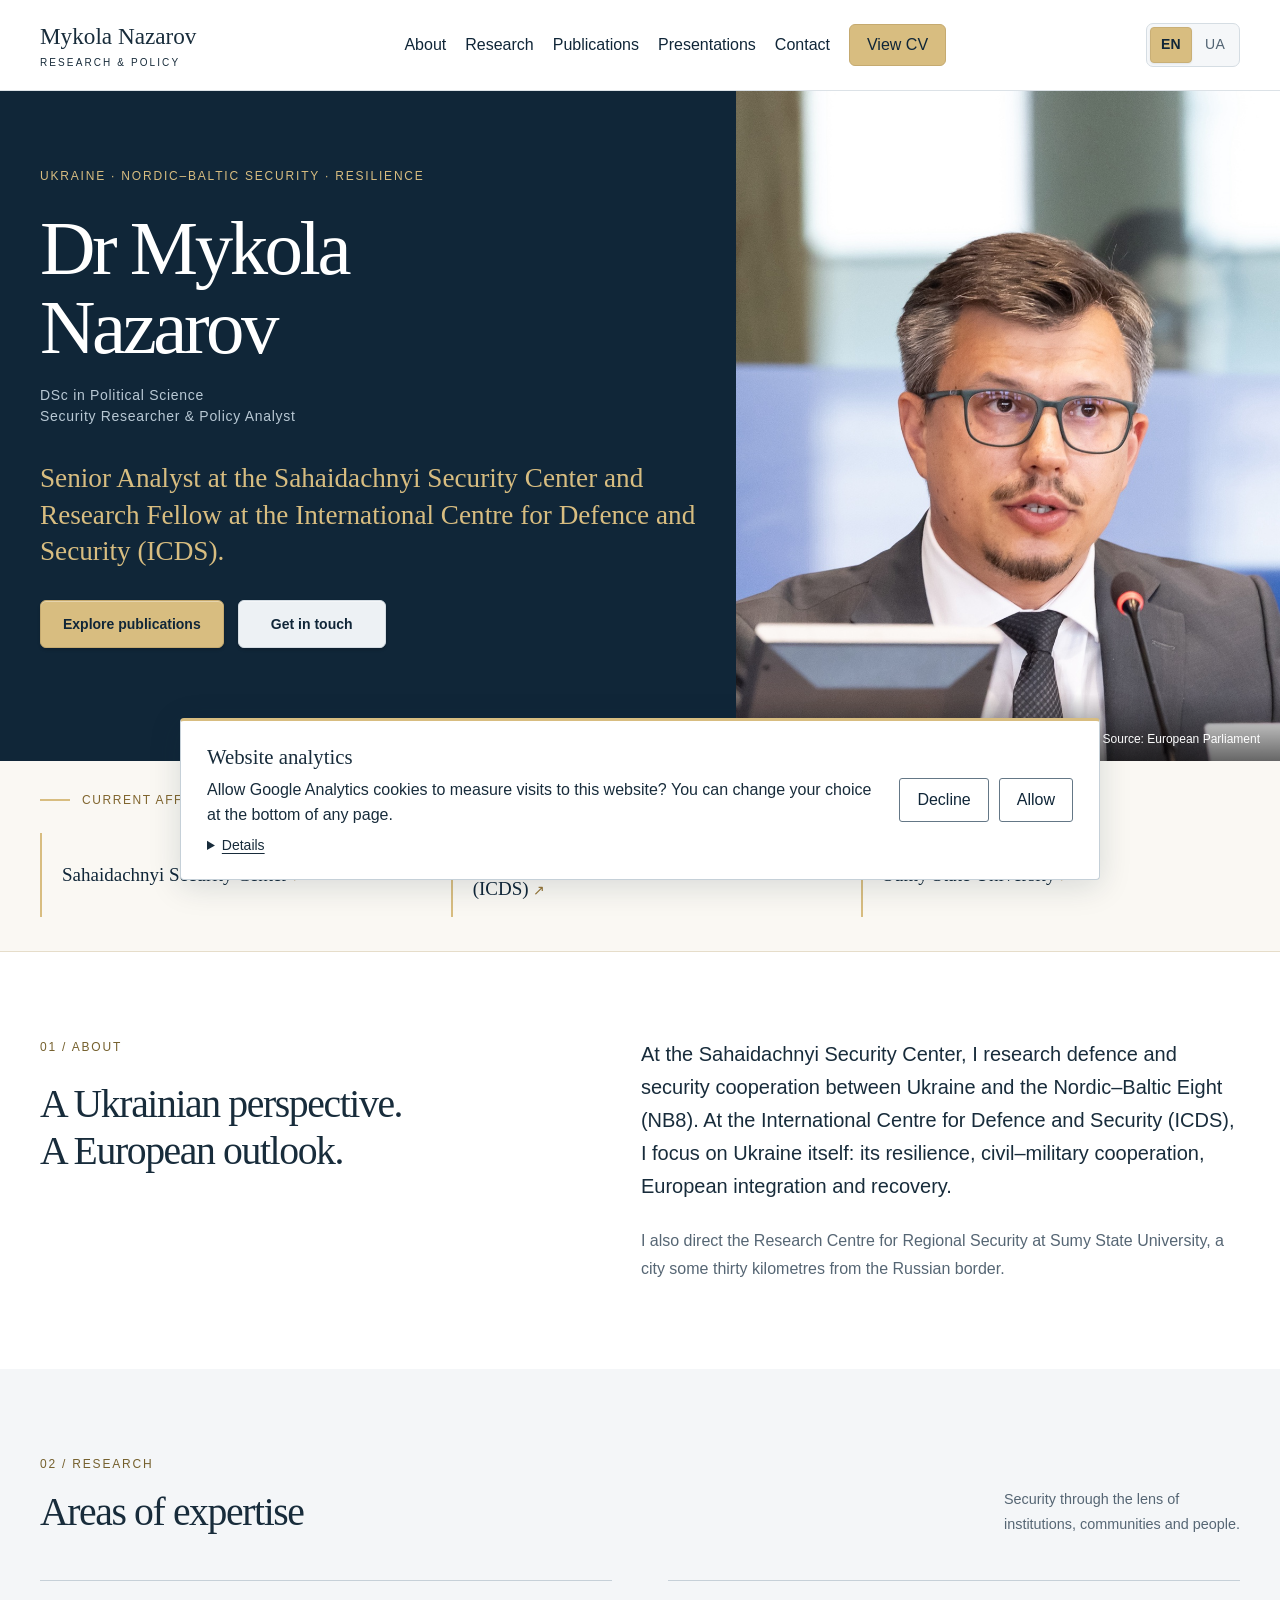
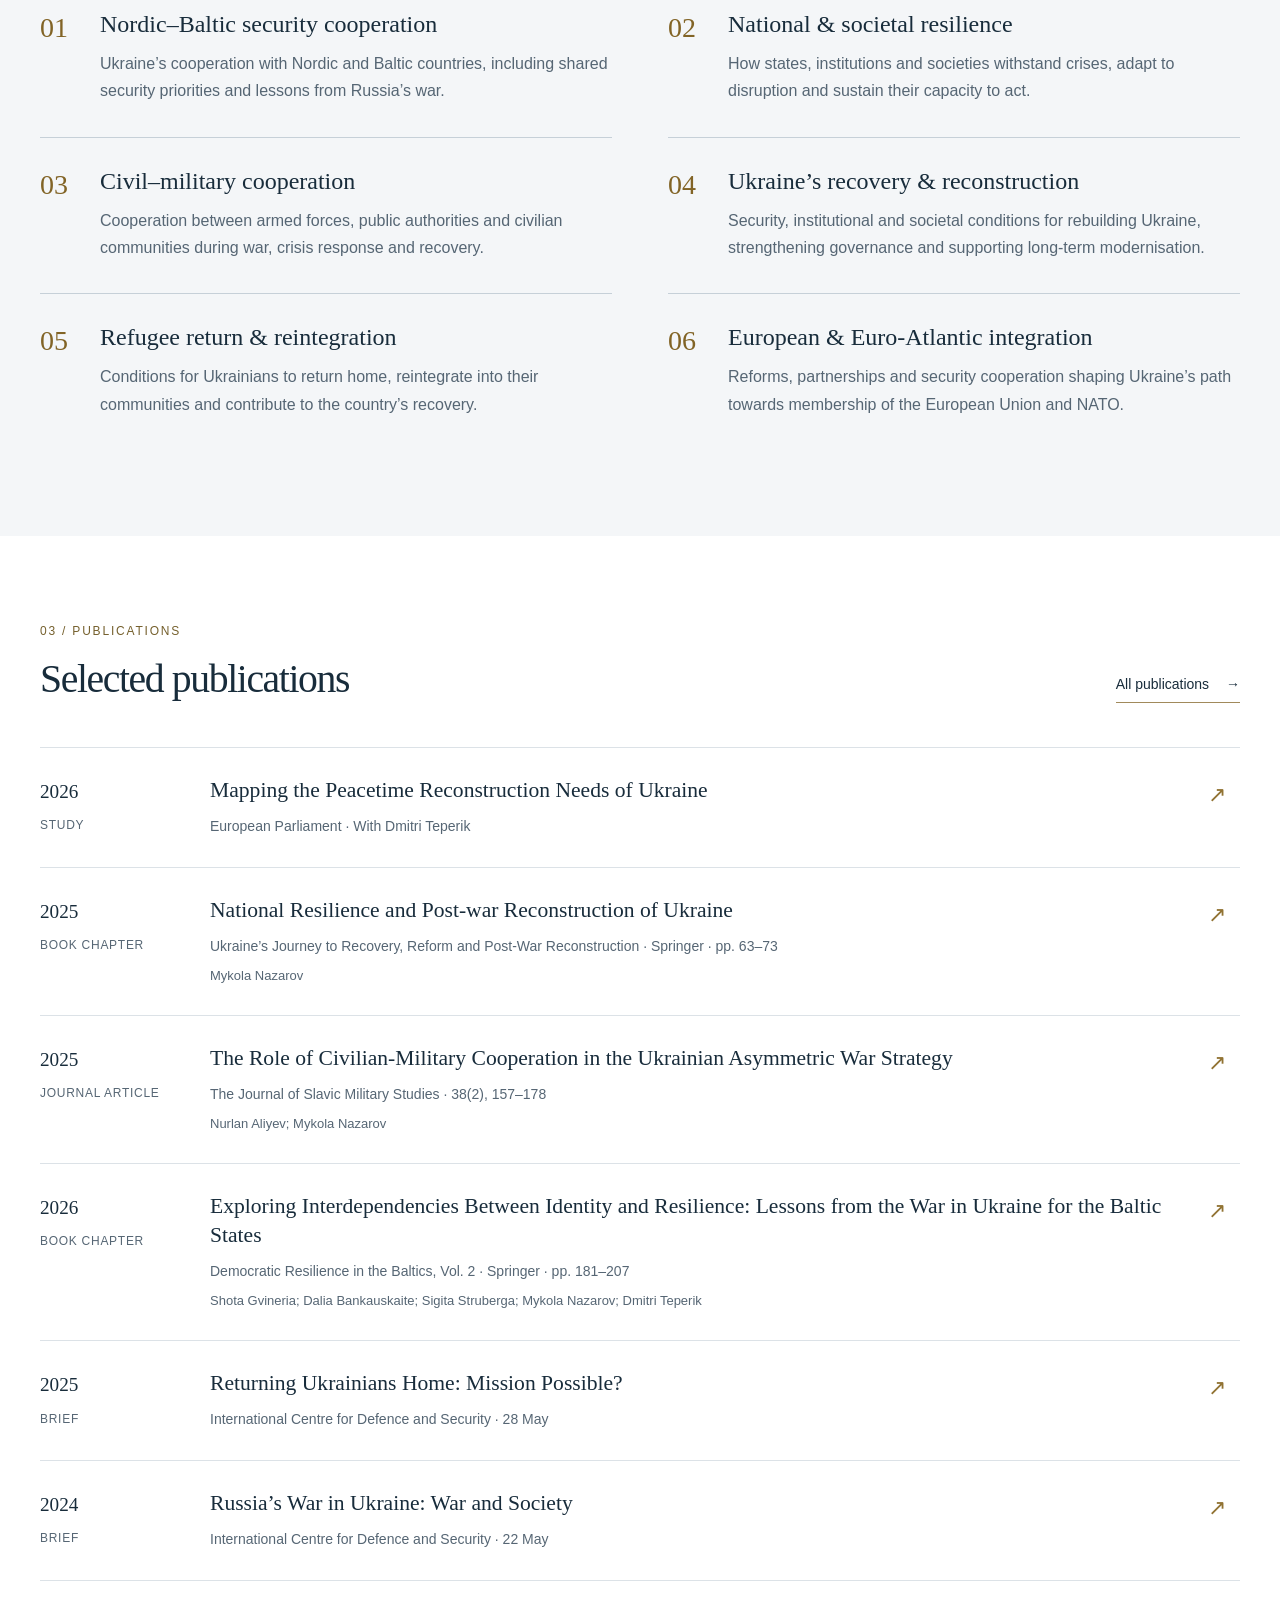
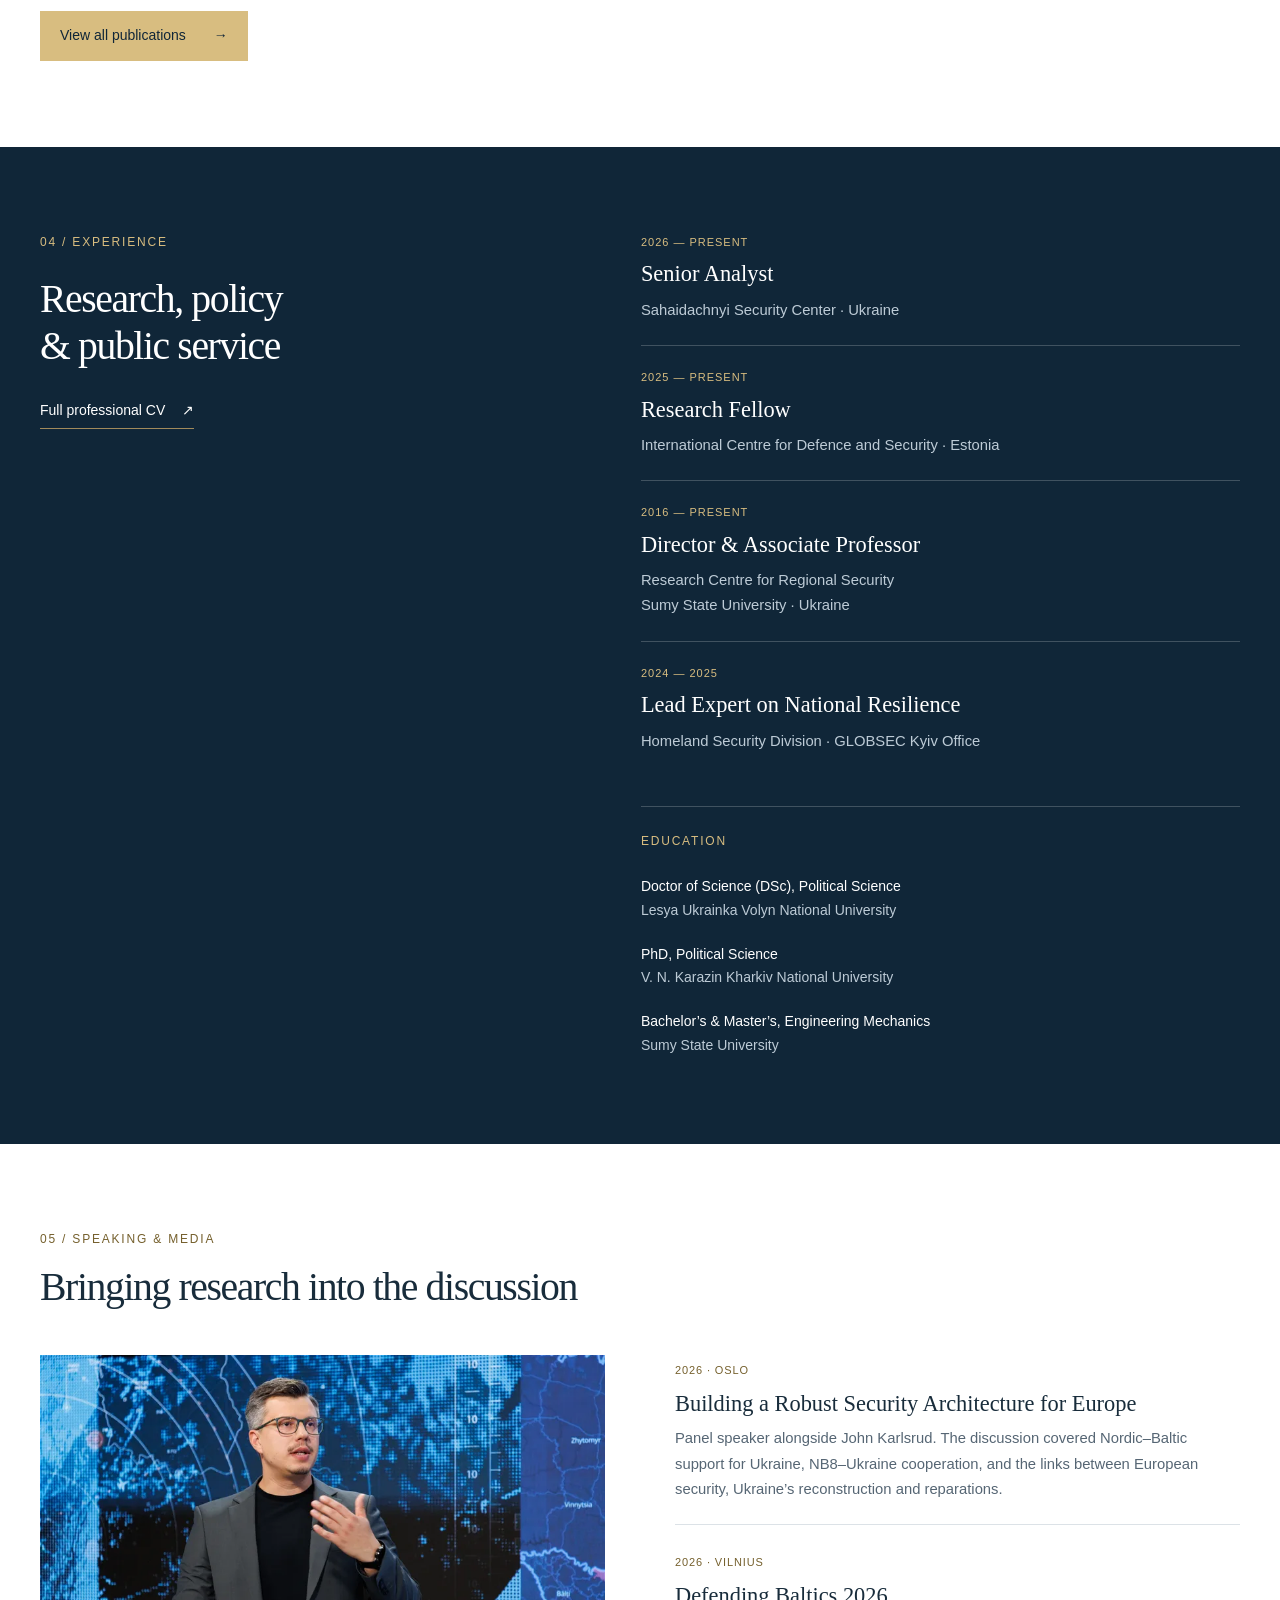
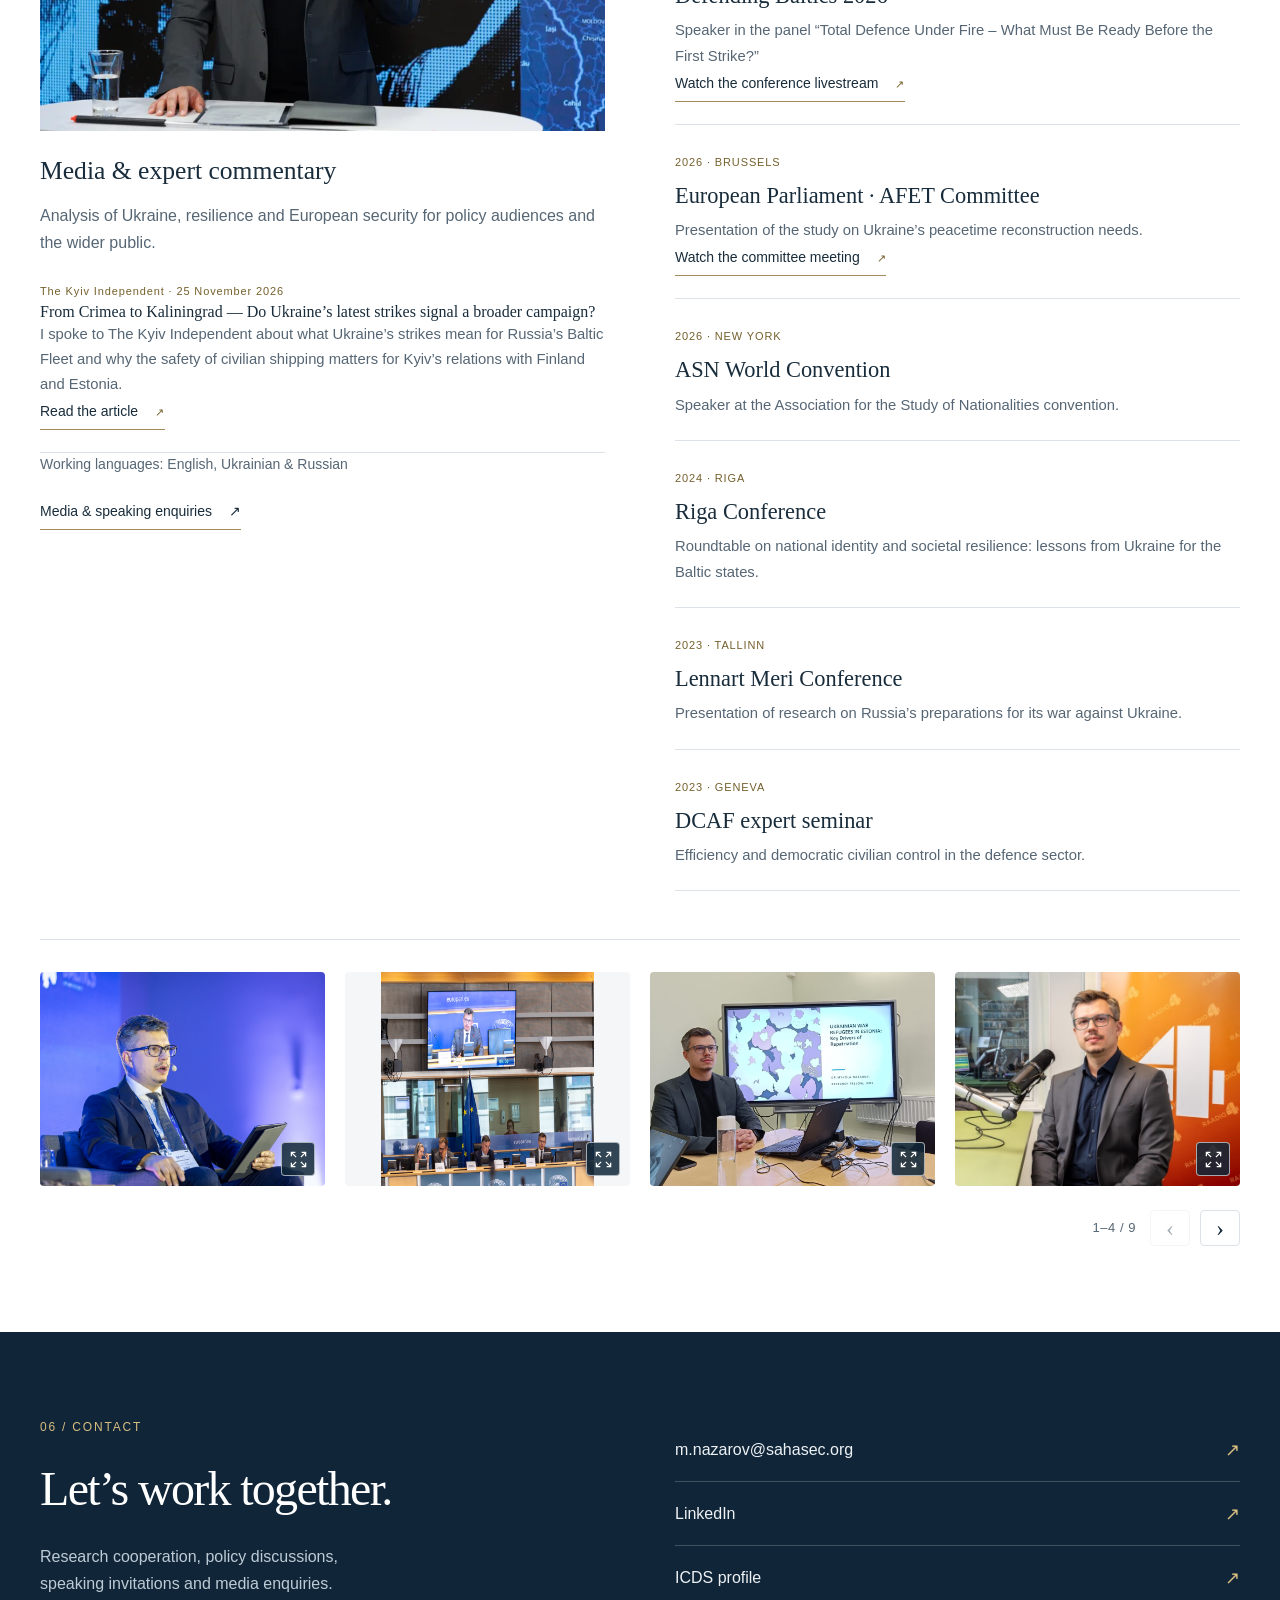
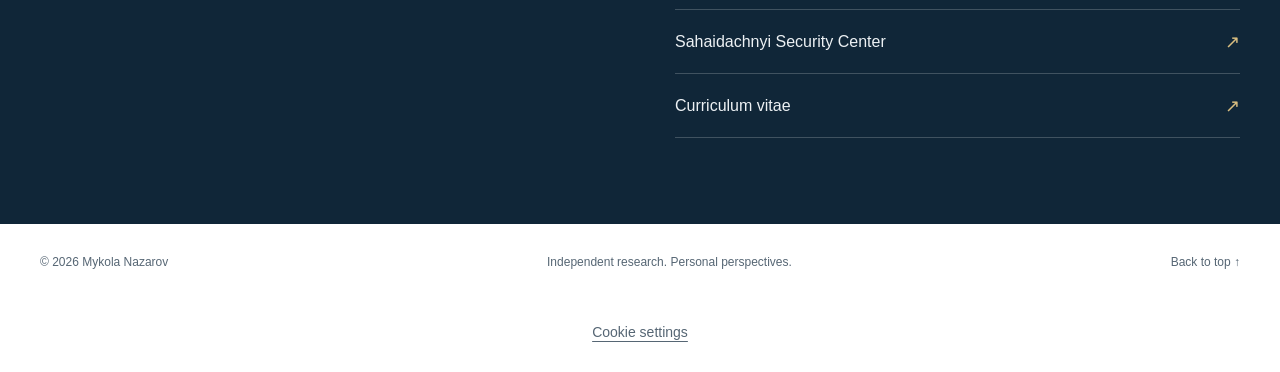
==== commit 1b0ee6a5: "Add Kyiv Independent expert commentary to English and Ukrainian media sections" ====
--- a/index.html
+++ b/index.html
@@ -101,7 +101,8 @@
 <article class="publication" data-year="2024" data-topic="resilience"><div class="pub-meta">2024<span>BRIEF</span></div><div><h4><a href="https://icds.ee/en/russias-war-in-ukraine-war-and-society/" target="_blank" rel="noopener noreferrer">Russia’s War in Ukraine: War and Society</a></h4><p>International Centre for Defence and Security · 22 May</p></div><span class="pub-arrow" aria-hidden="true">↗</span></article>
 </div><div class="publications-actions"><a class="button gold" href="publications.html">View all publications <span aria-hidden="true">→</span></a></div></section>
 <section class="experience-section" id="experience"><div class="section split"><div><p class="eyebrow">04 / EXPERIENCE</p><h2>Research, policy<br>& public service</h2><a class="text-link light" href="cv.html">Full professional CV <span aria-hidden="true">↗</span></a></div><div class="timeline"><article><p class="date">2026 — PRESENT</p><h3>Senior Analyst</h3><p>Sahaidachnyi Security Center · Ukraine</p></article><article><p class="date">2025 — PRESENT</p><h3>Research Fellow</h3><p>International Centre for Defence and Security · Estonia</p></article><article><p class="date">2016 — PRESENT</p><h3>Director & Associate Professor</h3><p>Research Centre for Regional Security<br>Sumy State University · Ukraine</p></article><article><p class="date">2024 — 2025</p><h3>Lead Expert on National Resilience</h3><p>Homeland Security Division · GLOBSEC Kyiv Office</p></article><div class="education"><p class="eyebrow">EDUCATION</p><p><strong>Doctor of Science (DSc), Political Science</strong><br>Lesya Ukrainka Volyn National University</p><p><strong>PhD, Political Science</strong><br>V. N. Karazin Kharkiv National University</p><p><strong>Bachelor’s & Master’s, Engineering Mechanics</strong><br>Sumy State University</p></div></div></div></section>
-<section class="section" id="speaking"><div class="section-heading"><div><p class="eyebrow dark">05 / SPEAKING & MEDIA</p><h2>Bringing research into the discussion</h2></div></div><div class="speaking-grid"><div><img class="media-photo" src="assets/media.webp" alt="Mykola Nazarov contributing to a television discussion" width="860" height="573" loading="lazy"><h3>Media & expert commentary</h3><p>Analysis of Ukraine, resilience and European security for policy audiences and the wider public.</p><p class="languages">Working languages: English, Ukrainian & Russian</p><a class="text-link" href="mailto:m.nazarov@sahasec.org?subject=Media%20or%20speaking%20enquiry">Media & speaking enquiries <span aria-hidden="true">↗</span></a></div><div class="events"><article><span>2026 · OSLO</span><h3>Building a Robust Security Architecture for Europe</h3><p>Panel speaker alongside John Karlsrud. The discussion covered Nordic–Baltic support for Ukraine, NB8–Ukraine cooperation, and the links between European security, Ukraine’s reconstruction and reparations.</p></article><article><span>2026 · VILNIUS</span><h3>Defending Baltics 2026</h3><p>Speaker in the panel “Total Defence Under Fire – What Must Be Ready Before the First Strike?”</p><a class="text-link" href="https://youtu.be/OSr7ZfuZhS0?t=7414" target="_blank" rel="noopener noreferrer">Watch the conference livestream <span aria-hidden="true">↗</span></a></article><article><span>2026 · BRUSSELS</span><h3>European Parliament · AFET Committee</h3><p>Presentation of the study on Ukraine’s peacetime reconstruction needs.</p><a class="text-link" href="https://multimedia.europarl.europa.eu/en/webstreaming/committee-on-foreign-affairs-ordinary-meeting_20260624-1635-COMMITTEE-AFET" target="_blank" rel="noopener noreferrer">Watch the committee meeting <span aria-hidden="true">↗</span></a></article><article><span>2026 · NEW YORK</span><h3>ASN World Convention</h3><p>Speaker at the Association for the Study of Nationalities convention.</p></article><article><span>2024 · RIGA</span><h3>Riga Conference</h3><p>Roundtable on national identity and societal resilience: lessons from Ukraine for the Baltic states.</p></article><article><span>2023 · TALLINN</span><h3>Lennart Meri Conference</h3><p>Presentation of research on Russia’s preparations for its war against Ukraine.</p></article><article><span>2023 · GENEVA</span><h3>DCAF expert seminar</h3><p>Efficiency and democratic civilian control in the defence sector.</p></article></div></div><div class="speaking-gallery" role="group" aria-label="Presentations, interviews and professional meetings photo gallery"><a class="gallery-item" href="assets/speaking-defending-baltics-2026-mindaugas-mikulenas.jpg" data-gallery-item aria-label="Open photo: Mykola Nazarov speaking at Defending Baltics 2026 in Vilnius" title="Photo: Mindaugas Mikulenas"><img src="assets/speaking-defending-baltics-2026-mindaugas-mikulenas.jpg" alt="Mykola Nazarov speaking at Defending Baltics 2026 in Vilnius. Photo: Mindaugas Mikulenas" width="2048" height="1365" loading="lazy" decoding="async" style="object-position:40% 45%"><span class="gallery-zoom" aria-hidden="true"><svg viewBox="0 0 24 24" width="19" height="19" fill="none" stroke="currentColor" stroke-width="1.6" aria-hidden="true"><path d="M8 3H3v5m13-5h5v5M3 16v5h5m13-5v5h-5M3 3l6 6m12-6-6 6M3 21l6-6m12 6-6-6"/></svg></span></a><a class="gallery-item" href="assets/speaking-european-parliament-session.jpg" data-gallery-item aria-label="Enlarge photo: Mykola Nazarov speaking at the European Parliament"><img src="assets/speaking-european-parliament-session.jpg" alt="Mykola Nazarov speaking at the European Parliament" width="1536" height="1536" loading="lazy" decoding="async" style="object-fit:contain;object-position:center"><span class="gallery-zoom" aria-hidden="true"><svg viewBox="0 0 24 24" width="19" height="19" fill="none" stroke="currentColor" stroke-width="1.6" aria-hidden="true"><path d="M8 3H3v5m13-5h5v5M3 16v5h5m13-5v5h-5M3 3l6 6m12-6-6 6M3 21l6-6m12 6-6-6"/></svg></span></a><a class="gallery-item" href="assets/speaking-research-presentation.jpg" data-gallery-item aria-label="Enlarge photo: Mykola Nazarov presenting research on Ukrainian war refugees in Estonia"><img src="assets/speaking-research-presentation.jpg" alt="Mykola Nazarov presenting research on Ukrainian war refugees in Estonia" width="2048" height="1684" loading="lazy" decoding="async" style="object-position:50% 35%"><span class="gallery-zoom" aria-hidden="true"><svg viewBox="0 0 24 24" width="19" height="19" fill="none" stroke="currentColor" stroke-width="1.6" aria-hidden="true"><path d="M8 3H3v5m13-5h5v5M3 16v5h5m13-5v5h-5M3 3l6 6m12-6-6 6M3 21l6-6m12 6-6-6"/></svg></span></a><a class="gallery-item" href="assets/speaking-radio-interview.jpg" data-gallery-item aria-label="Enlarge photo: Mykola Nazarov in a radio studio"><img src="assets/speaking-radio-interview.jpg" alt="Mykola Nazarov in a radio studio" width="784" height="490" loading="lazy" decoding="async" style="object-position:50% 45%"><span class="gallery-zoom" aria-hidden="true"><svg viewBox="0 0 24 24" width="19" height="19" fill="none" stroke="currentColor" stroke-width="1.6" aria-hidden="true"><path d="M8 3H3v5m13-5h5v5M3 16v5h5m13-5v5h-5M3 3l6 6m12-6-6 6M3 21l6-6m12 6-6-6"/></svg></span></a><a class="gallery-item" href="assets/speaking-err-interview.jpg" data-gallery-item aria-label="Enlarge photo: Mykola Nazarov during a television interview on ERR"><img src="assets/speaking-err-interview.jpg" alt="Mykola Nazarov during a television interview on ERR" width="988" height="657" loading="lazy" decoding="async" style="object-position:50% 40%"><span class="gallery-zoom" aria-hidden="true"><svg viewBox="0 0 24 24" width="19" height="19" fill="none" stroke="currentColor" stroke-width="1.6" aria-hidden="true"><path d="M8 3H3v5m13-5h5v5M3 16v5h5m13-5v5h-5M3 3l6 6m12-6-6 6M3 21l6-6m12 6-6-6"/></svg></span></a><a class="gallery-item" href="assets/meeting-lennart-meri-conference.jpg" data-gallery-item aria-label="Enlarge photo: Mykola Nazarov with a fellow participant at the Lennart Meri Conference"><img src="assets/meeting-lennart-meri-conference.jpg" alt="Mykola Nazarov with a fellow participant at the Lennart Meri Conference" width="1152" height="1536" loading="lazy" decoding="async" style="object-position:50% 38%"><span class="gallery-zoom" aria-hidden="true"><svg viewBox="0 0 24 24" width="19" height="19" fill="none" stroke="currentColor" stroke-width="1.6" aria-hidden="true"><path d="M8 3H3v5m13-5h5v5M3 16v5h5m13-5v5h-5M3 3l6 6m12-6-6 6M3 21l6-6m12 6-6-6"/></svg></span></a><a class="gallery-item" href="assets/meeting-professional-exchange.jpg" data-gallery-item aria-label="Enlarge photo: Mykola Nazarov at a professional meeting"><img src="assets/meeting-professional-exchange.jpg" alt="Mykola Nazarov at a professional meeting" width="1152" height="1536" loading="lazy" decoding="async" style="object-position:50% 65%"><span class="gallery-zoom" aria-hidden="true"><svg viewBox="0 0 24 24" width="19" height="19" fill="none" stroke="currentColor" stroke-width="1.6" aria-hidden="true"><path d="M8 3H3v5m13-5h5v5M3 16v5h5m13-5v5h-5M3 3l6 6m12-6-6 6M3 21l6-6m12 6-6-6"/></svg></span></a><a class="gallery-item" href="assets/meeting-nordic-baltic-ukraine-forum.jpg" data-gallery-item aria-label="Enlarge photo: Roundtable discussion at the Nordic-Baltic–Ukraine Forum"><img src="assets/meeting-nordic-baltic-ukraine-forum.jpg" alt="Roundtable discussion at the Nordic-Baltic–Ukraine Forum" width="1536" height="1152" loading="lazy" decoding="async" style="object-position:center"><span class="gallery-zoom" aria-hidden="true"><svg viewBox="0 0 24 24" width="19" height="19" fill="none" stroke="currentColor" stroke-width="1.6" aria-hidden="true"><path d="M8 3H3v5m13-5h5v5M3 16v5h5m13-5v5h-5M3 3l6 6m12-6-6 6M3 21l6-6m12 6-6-6"/></svg></span></a><a class="gallery-item" href="assets/meeting-nato-public-forum.jpg" data-gallery-item aria-label="Enlarge photo: Mykola Nazarov greeting a participant at the NATO Public Forum"><img src="assets/meeting-nato-public-forum.jpg" alt="Mykola Nazarov greeting a participant at the NATO Public Forum" width="1336" height="1536" loading="lazy" decoding="async" style="object-position:50% 32%"><span class="gallery-zoom" aria-hidden="true"><svg viewBox="0 0 24 24" width="19" height="19" fill="none" stroke="currentColor" stroke-width="1.6" aria-hidden="true"><path d="M8 3H3v5m13-5h5v5M3 16v5h5m13-5v5h-5M3 3l6 6m12-6-6 6M3 21l6-6m12 6-6-6"/></svg></span></a></div><div class="gallery-strip-controls" hidden><span class="gallery-strip-count" aria-live="polite">1–4 / 9</span><button type="button" data-gallery-prev aria-label="Previous photos"><span aria-hidden="true">‹</span></button><button type="button" data-gallery-next aria-label="Next photos"><span aria-hidden="true">›</span></button></div></section>
+<section class="section" id="speaking"><div class="section-heading"><div><p class="eyebrow dark">05 / SPEAKING & MEDIA</p><h2>Bringing research into the discussion</h2></div></div><div class="speaking-grid"><div><img class="media-photo" src="assets/media.webp" alt="Mykola Nazarov contributing to a television discussion" width="860" height="573" loading="lazy"><h3>Media & expert commentary</h3><p>Analysis of Ukraine, resilience and European security for policy audiences and the wider public.</p><div class="events"><article id="kyiv-independent-baltic"><span>The Kyiv Independent · <time datetime="2026-11-25">25 November 2026</time></span><h4>From Crimea to Kaliningrad — Do Ukraine’s latest strikes signal a broader campaign?</h4><p>I spoke to The Kyiv Independent about what Ukraine’s strikes mean for Russia’s Baltic Fleet and why the safety of civilian shipping matters for Kyiv’s relations with Finland and Estonia.</p><a class="text-link" href="https://kyivindependent.com/from-crimea-to-kaliningrad-do-ukraines-latest-strikes-signal-a-broader-campaign-2/" hreflang="en" target="_blank" rel="noopener noreferrer">Read the article <span aria-hidden="true">↗</span></a></article></div>
+<p class="languages">Working languages: English, Ukrainian & Russian</p><a class="text-link" href="mailto:m.nazarov@sahasec.org?subject=Media%20or%20speaking%20enquiry">Media & speaking enquiries <span aria-hidden="true">↗</span></a></div><div class="events"><article><span>2026 · OSLO</span><h3>Building a Robust Security Architecture for Europe</h3><p>Panel speaker alongside John Karlsrud. The discussion covered Nordic–Baltic support for Ukraine, NB8–Ukraine cooperation, and the links between European security, Ukraine’s reconstruction and reparations.</p></article><article><span>2026 · VILNIUS</span><h3>Defending Baltics 2026</h3><p>Speaker in the panel “Total Defence Under Fire – What Must Be Ready Before the First Strike?”</p><a class="text-link" href="https://youtu.be/OSr7ZfuZhS0?t=7414" target="_blank" rel="noopener noreferrer">Watch the conference livestream <span aria-hidden="true">↗</span></a></article><article><span>2026 · BRUSSELS</span><h3>European Parliament · AFET Committee</h3><p>Presentation of the study on Ukraine’s peacetime reconstruction needs.</p><a class="text-link" href="https://multimedia.europarl.europa.eu/en/webstreaming/committee-on-foreign-affairs-ordinary-meeting_20260624-1635-COMMITTEE-AFET" target="_blank" rel="noopener noreferrer">Watch the committee meeting <span aria-hidden="true">↗</span></a></article><article><span>2026 · NEW YORK</span><h3>ASN World Convention</h3><p>Speaker at the Association for the Study of Nationalities convention.</p></article><article><span>2024 · RIGA</span><h3>Riga Conference</h3><p>Roundtable on national identity and societal resilience: lessons from Ukraine for the Baltic states.</p></article><article><span>2023 · TALLINN</span><h3>Lennart Meri Conference</h3><p>Presentation of research on Russia’s preparations for its war against Ukraine.</p></article><article><span>2023 · GENEVA</span><h3>DCAF expert seminar</h3><p>Efficiency and democratic civilian control in the defence sector.</p></article></div></div><div class="speaking-gallery" role="group" aria-label="Presentations, interviews and professional meetings photo gallery"><a class="gallery-item" href="assets/speaking-defending-baltics-2026-mindaugas-mikulenas.jpg" data-gallery-item aria-label="Open photo: Mykola Nazarov speaking at Defending Baltics 2026 in Vilnius" title="Photo: Mindaugas Mikulenas"><img src="assets/speaking-defending-baltics-2026-mindaugas-mikulenas.jpg" alt="Mykola Nazarov speaking at Defending Baltics 2026 in Vilnius. Photo: Mindaugas Mikulenas" width="2048" height="1365" loading="lazy" decoding="async" style="object-position:40% 45%"><span class="gallery-zoom" aria-hidden="true"><svg viewBox="0 0 24 24" width="19" height="19" fill="none" stroke="currentColor" stroke-width="1.6" aria-hidden="true"><path d="M8 3H3v5m13-5h5v5M3 16v5h5m13-5v5h-5M3 3l6 6m12-6-6 6M3 21l6-6m12 6-6-6"/></svg></span></a><a class="gallery-item" href="assets/speaking-european-parliament-session.jpg" data-gallery-item aria-label="Enlarge photo: Mykola Nazarov speaking at the European Parliament"><img src="assets/speaking-european-parliament-session.jpg" alt="Mykola Nazarov speaking at the European Parliament" width="1536" height="1536" loading="lazy" decoding="async" style="object-fit:contain;object-position:center"><span class="gallery-zoom" aria-hidden="true"><svg viewBox="0 0 24 24" width="19" height="19" fill="none" stroke="currentColor" stroke-width="1.6" aria-hidden="true"><path d="M8 3H3v5m13-5h5v5M3 16v5h5m13-5v5h-5M3 3l6 6m12-6-6 6M3 21l6-6m12 6-6-6"/></svg></span></a><a class="gallery-item" href="assets/speaking-research-presentation.jpg" data-gallery-item aria-label="Enlarge photo: Mykola Nazarov presenting research on Ukrainian war refugees in Estonia"><img src="assets/speaking-research-presentation.jpg" alt="Mykola Nazarov presenting research on Ukrainian war refugees in Estonia" width="2048" height="1684" loading="lazy" decoding="async" style="object-position:50% 35%"><span class="gallery-zoom" aria-hidden="true"><svg viewBox="0 0 24 24" width="19" height="19" fill="none" stroke="currentColor" stroke-width="1.6" aria-hidden="true"><path d="M8 3H3v5m13-5h5v5M3 16v5h5m13-5v5h-5M3 3l6 6m12-6-6 6M3 21l6-6m12 6-6-6"/></svg></span></a><a class="gallery-item" href="assets/speaking-radio-interview.jpg" data-gallery-item aria-label="Enlarge photo: Mykola Nazarov in a radio studio"><img src="assets/speaking-radio-interview.jpg" alt="Mykola Nazarov in a radio studio" width="784" height="490" loading="lazy" decoding="async" style="object-position:50% 45%"><span class="gallery-zoom" aria-hidden="true"><svg viewBox="0 0 24 24" width="19" height="19" fill="none" stroke="currentColor" stroke-width="1.6" aria-hidden="true"><path d="M8 3H3v5m13-5h5v5M3 16v5h5m13-5v5h-5M3 3l6 6m12-6-6 6M3 21l6-6m12 6-6-6"/></svg></span></a><a class="gallery-item" href="assets/speaking-err-interview.jpg" data-gallery-item aria-label="Enlarge photo: Mykola Nazarov during a television interview on ERR"><img src="assets/speaking-err-interview.jpg" alt="Mykola Nazarov during a television interview on ERR" width="988" height="657" loading="lazy" decoding="async" style="object-position:50% 40%"><span class="gallery-zoom" aria-hidden="true"><svg viewBox="0 0 24 24" width="19" height="19" fill="none" stroke="currentColor" stroke-width="1.6" aria-hidden="true"><path d="M8 3H3v5m13-5h5v5M3 16v5h5m13-5v5h-5M3 3l6 6m12-6-6 6M3 21l6-6m12 6-6-6"/></svg></span></a><a class="gallery-item" href="assets/meeting-lennart-meri-conference.jpg" data-gallery-item aria-label="Enlarge photo: Mykola Nazarov with a fellow participant at the Lennart Meri Conference"><img src="assets/meeting-lennart-meri-conference.jpg" alt="Mykola Nazarov with a fellow participant at the Lennart Meri Conference" width="1152" height="1536" loading="lazy" decoding="async" style="object-position:50% 38%"><span class="gallery-zoom" aria-hidden="true"><svg viewBox="0 0 24 24" width="19" height="19" fill="none" stroke="currentColor" stroke-width="1.6" aria-hidden="true"><path d="M8 3H3v5m13-5h5v5M3 16v5h5m13-5v5h-5M3 3l6 6m12-6-6 6M3 21l6-6m12 6-6-6"/></svg></span></a><a class="gallery-item" href="assets/meeting-professional-exchange.jpg" data-gallery-item aria-label="Enlarge photo: Mykola Nazarov at a professional meeting"><img src="assets/meeting-professional-exchange.jpg" alt="Mykola Nazarov at a professional meeting" width="1152" height="1536" loading="lazy" decoding="async" style="object-position:50% 65%"><span class="gallery-zoom" aria-hidden="true"><svg viewBox="0 0 24 24" width="19" height="19" fill="none" stroke="currentColor" stroke-width="1.6" aria-hidden="true"><path d="M8 3H3v5m13-5h5v5M3 16v5h5m13-5v5h-5M3 3l6 6m12-6-6 6M3 21l6-6m12 6-6-6"/></svg></span></a><a class="gallery-item" href="assets/meeting-nordic-baltic-ukraine-forum.jpg" data-gallery-item aria-label="Enlarge photo: Roundtable discussion at the Nordic-Baltic–Ukraine Forum"><img src="assets/meeting-nordic-baltic-ukraine-forum.jpg" alt="Roundtable discussion at the Nordic-Baltic–Ukraine Forum" width="1536" height="1152" loading="lazy" decoding="async" style="object-position:center"><span class="gallery-zoom" aria-hidden="true"><svg viewBox="0 0 24 24" width="19" height="19" fill="none" stroke="currentColor" stroke-width="1.6" aria-hidden="true"><path d="M8 3H3v5m13-5h5v5M3 16v5h5m13-5v5h-5M3 3l6 6m12-6-6 6M3 21l6-6m12 6-6-6"/></svg></span></a><a class="gallery-item" href="assets/meeting-nato-public-forum.jpg" data-gallery-item aria-label="Enlarge photo: Mykola Nazarov greeting a participant at the NATO Public Forum"><img src="assets/meeting-nato-public-forum.jpg" alt="Mykola Nazarov greeting a participant at the NATO Public Forum" width="1336" height="1536" loading="lazy" decoding="async" style="object-position:50% 32%"><span class="gallery-zoom" aria-hidden="true"><svg viewBox="0 0 24 24" width="19" height="19" fill="none" stroke="currentColor" stroke-width="1.6" aria-hidden="true"><path d="M8 3H3v5m13-5h5v5M3 16v5h5m13-5v5h-5M3 3l6 6m12-6-6 6M3 21l6-6m12 6-6-6"/></svg></span></a></div><div class="gallery-strip-controls" hidden><span class="gallery-strip-count" aria-live="polite">1–4 / 9</span><button type="button" data-gallery-prev aria-label="Previous photos"><span aria-hidden="true">‹</span></button><button type="button" data-gallery-next aria-label="Next photos"><span aria-hidden="true">›</span></button></div></section>
 <section class="contact-section" id="contact"><div class="section"><div><p class="eyebrow">06 / CONTACT</p><h2>Let’s work together.</h2><p>Research cooperation, policy discussions,<br>speaking invitations and media enquiries.</p></div><div class="contact-links"><a class="email" href="mailto:m.nazarov@sahasec.org">m.nazarov@sahasec.org <span aria-hidden="true">↗</span></a><a href="https://www.linkedin.com/in/mykola-nazarov/" target="_blank" rel="noopener noreferrer">LinkedIn <span aria-hidden="true">↗</span></a><a href="https://icds.ee/en/author/mykola-nazarov/" target="_blank" rel="noopener noreferrer">ICDS profile <span aria-hidden="true">↗</span></a><a href="https://sahasec.org/team/dr-mykola-nazarov/" target="_blank" rel="noopener noreferrer">Sahaidachnyi Security Center <span aria-hidden="true">↗</span></a><a href="cv.html">Curriculum vitae <span aria-hidden="true">↗</span></a></div></div></section>
 </main><dialog class="photo-viewer" aria-label="Photo viewer"><div class="photo-viewer-panel"><div class="photo-viewer-toolbar"><span class="photo-viewer-count" role="status" aria-live="polite"></span><button type="button" class="photo-viewer-close" aria-label="Close" autofocus>×</button></div><div class="photo-viewer-stage"><button type="button" class="photo-viewer-prev" aria-label="Previous photo">‹</button><img class="photo-viewer-image" alt=""><button type="button" class="photo-viewer-next" aria-label="Next photo">›</button></div></div></dialog><footer><span>© <span id="copyright-year">2026</span> Mykola Nazarov</span><span>Independent research. Personal perspectives.</span><a href="#top">Back to top ↑</a></footer>
 </body></html>
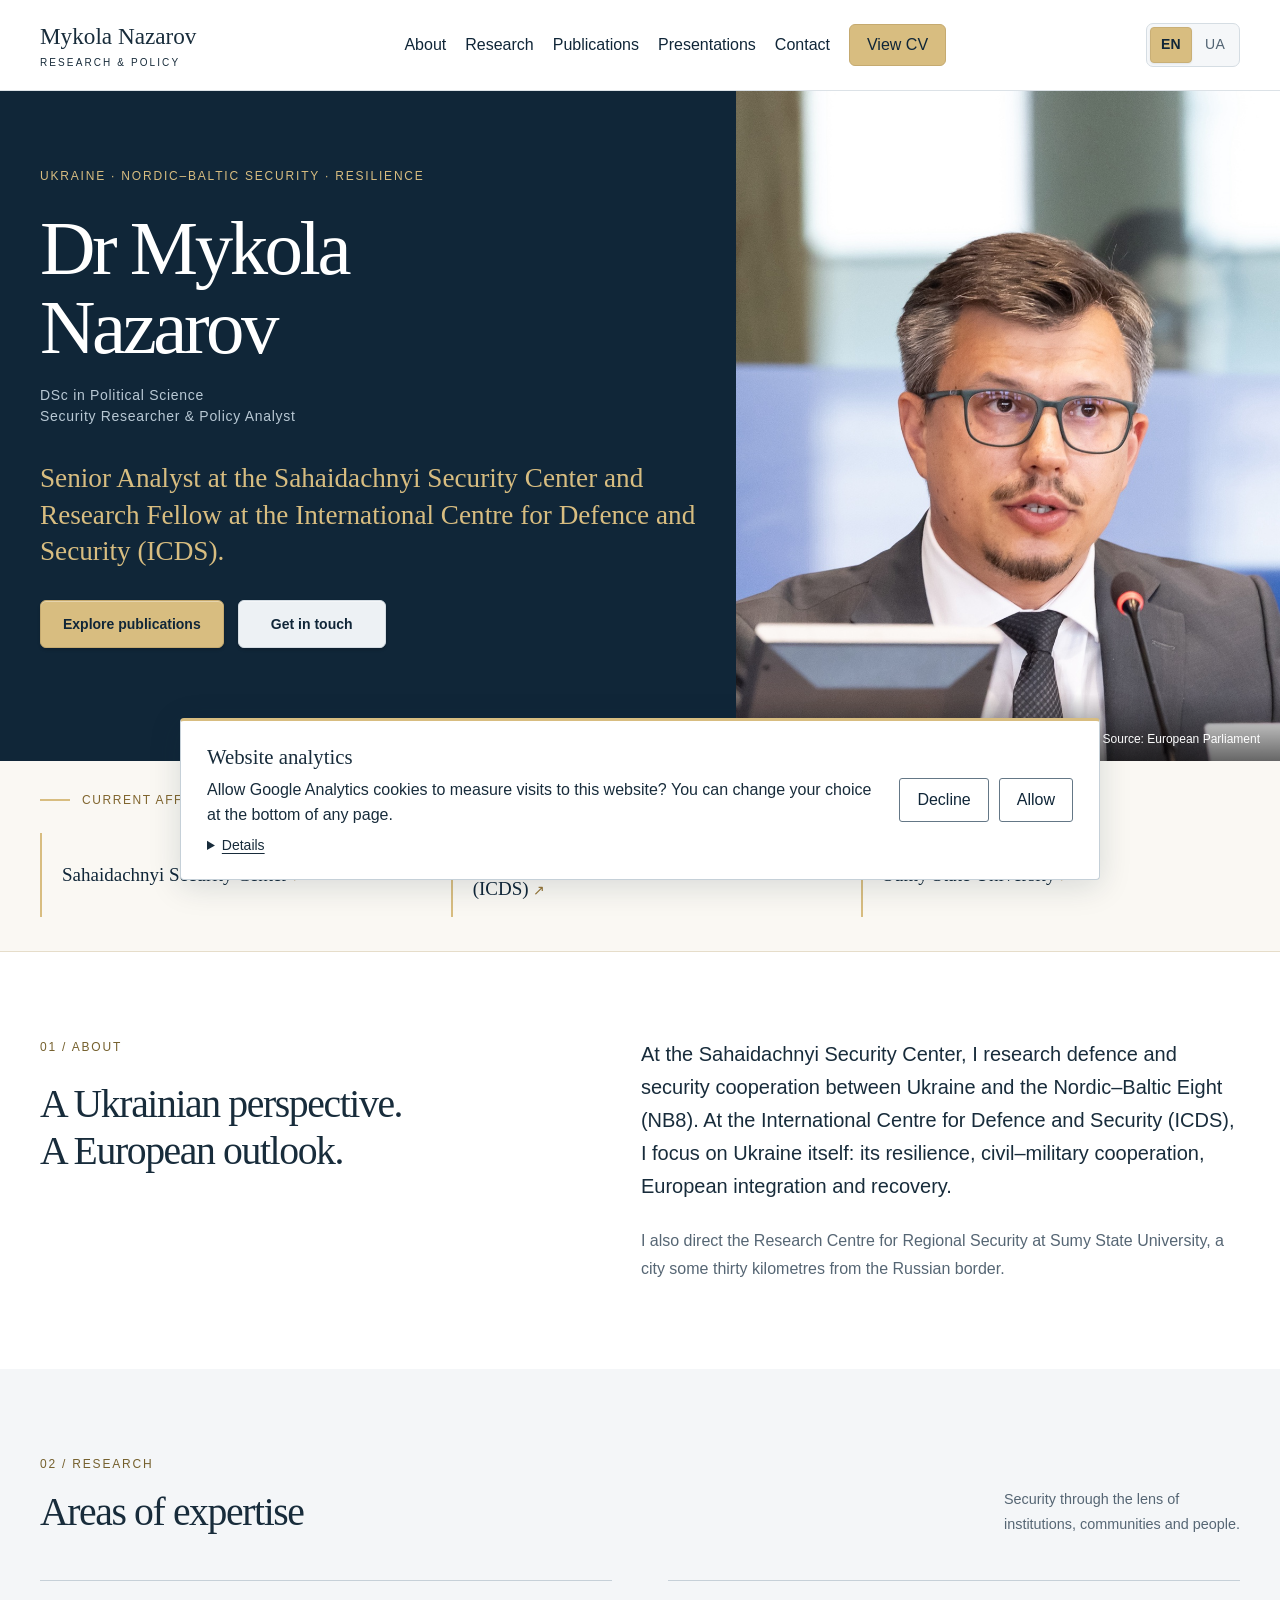
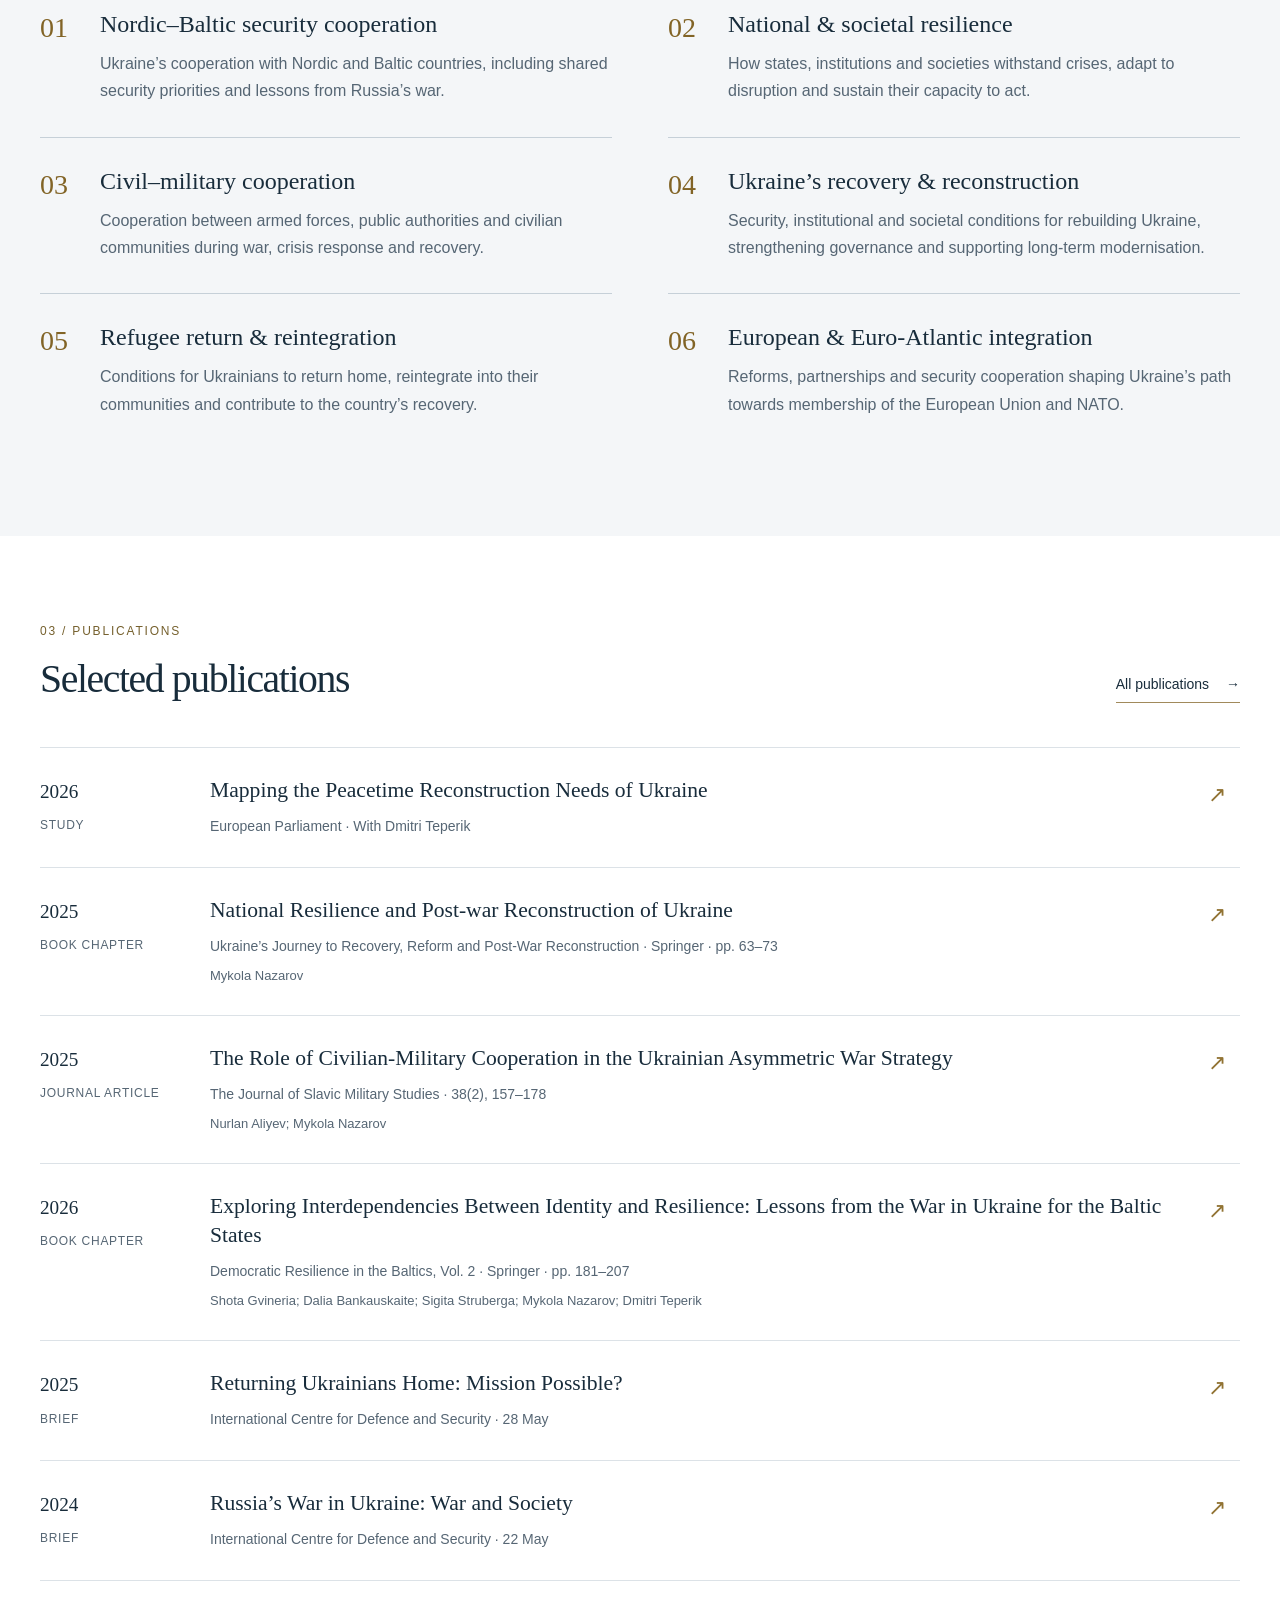
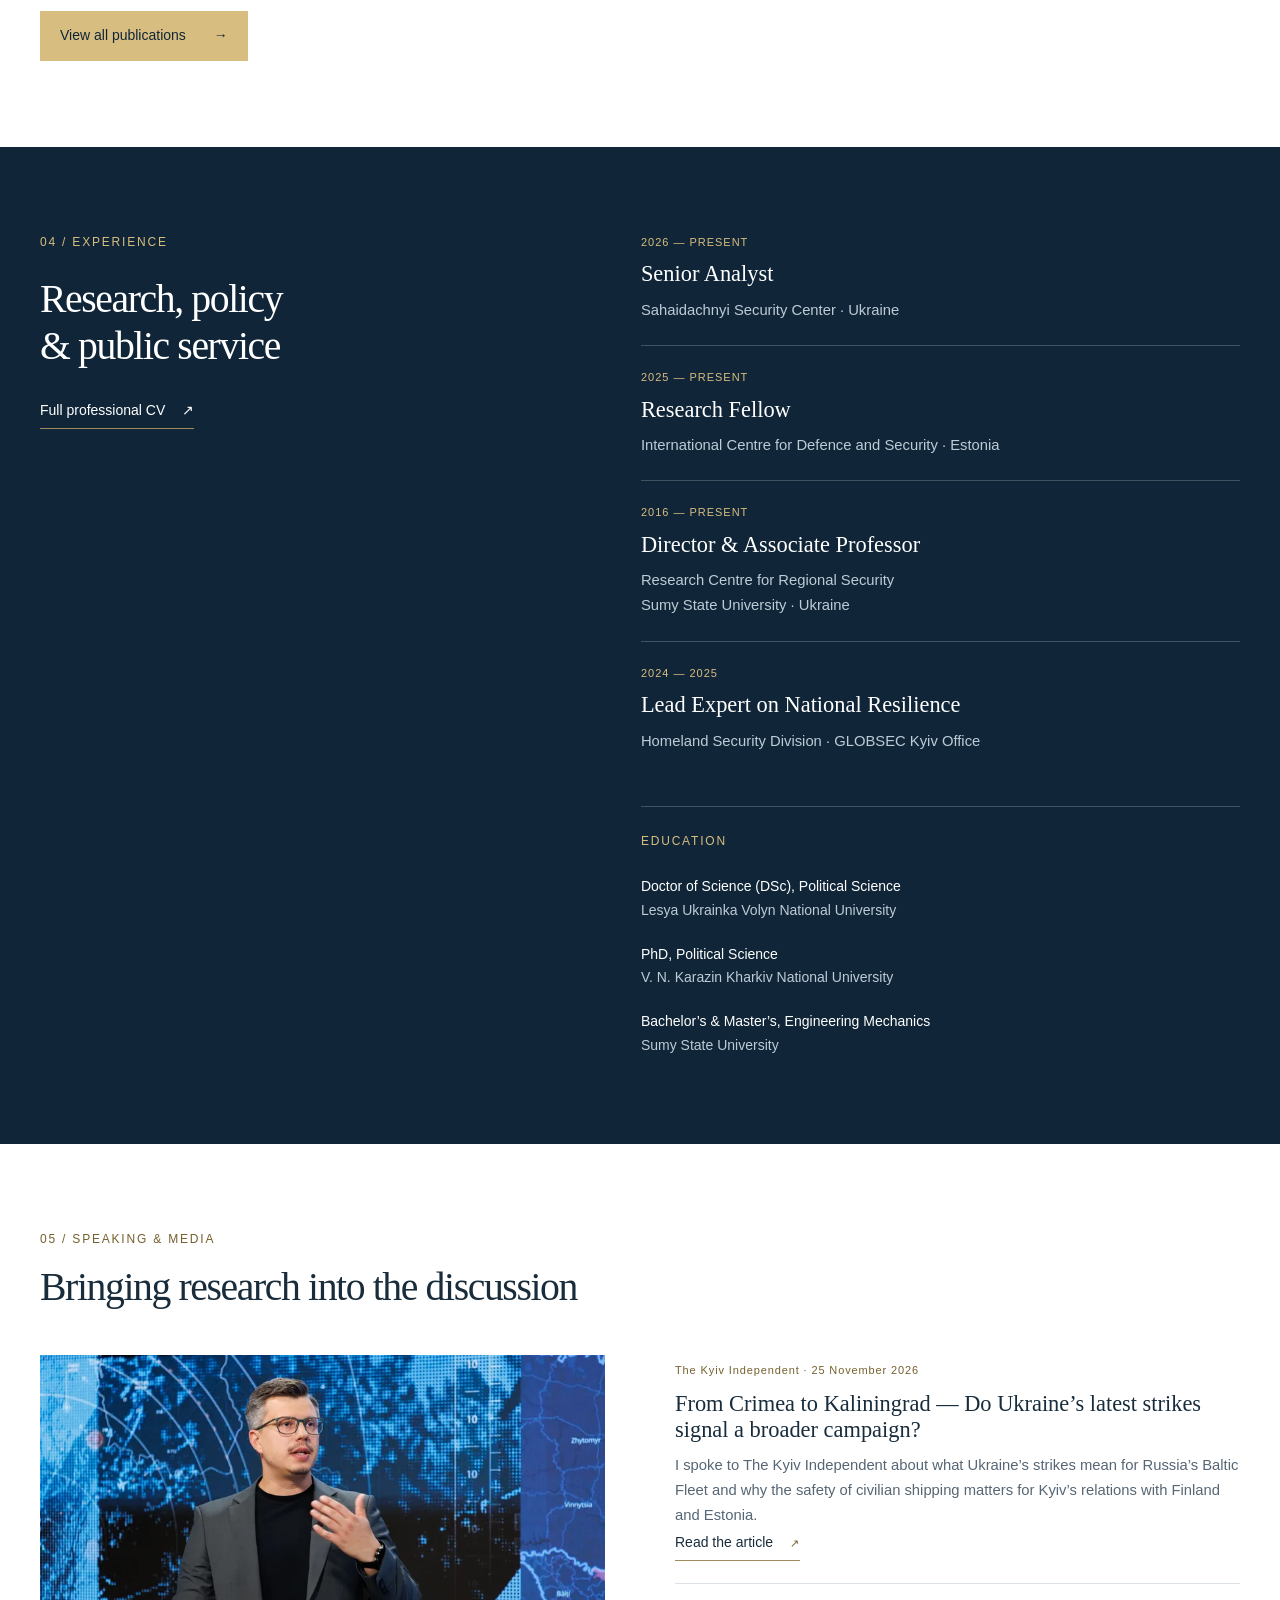
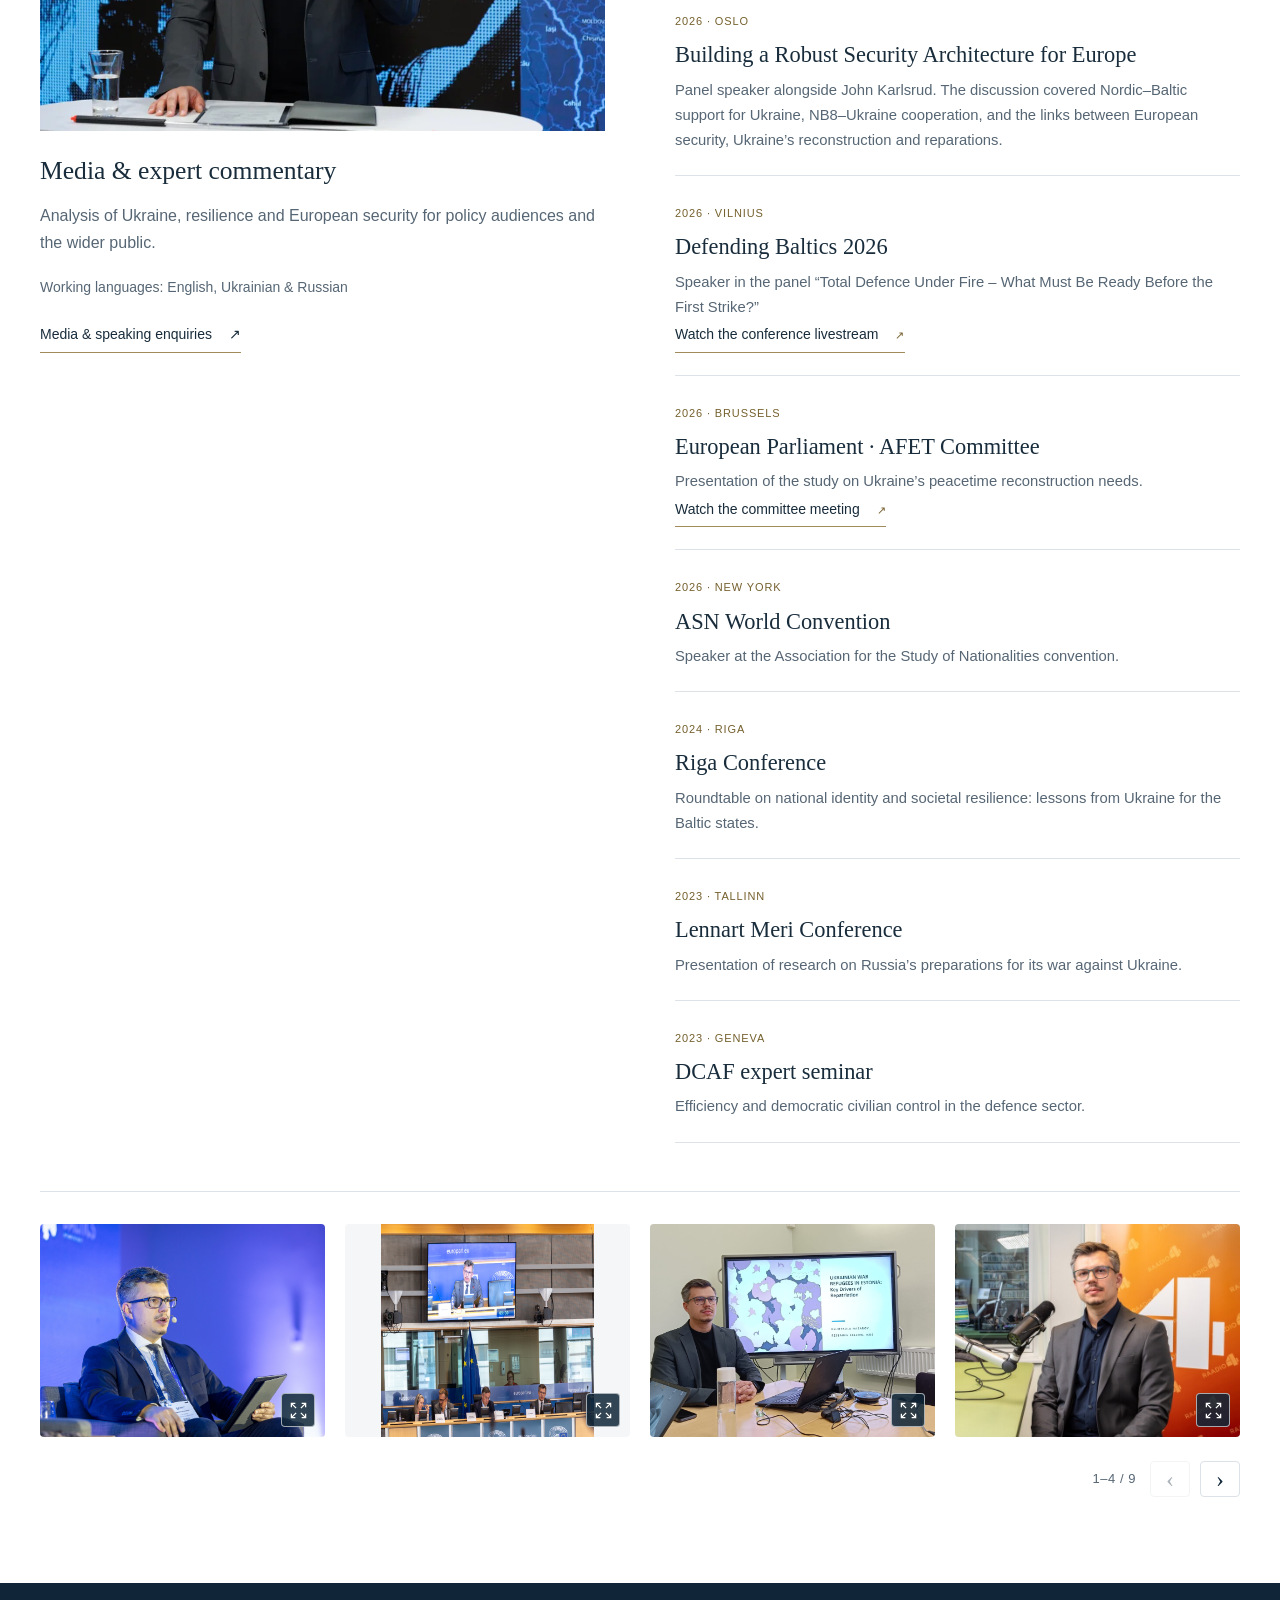
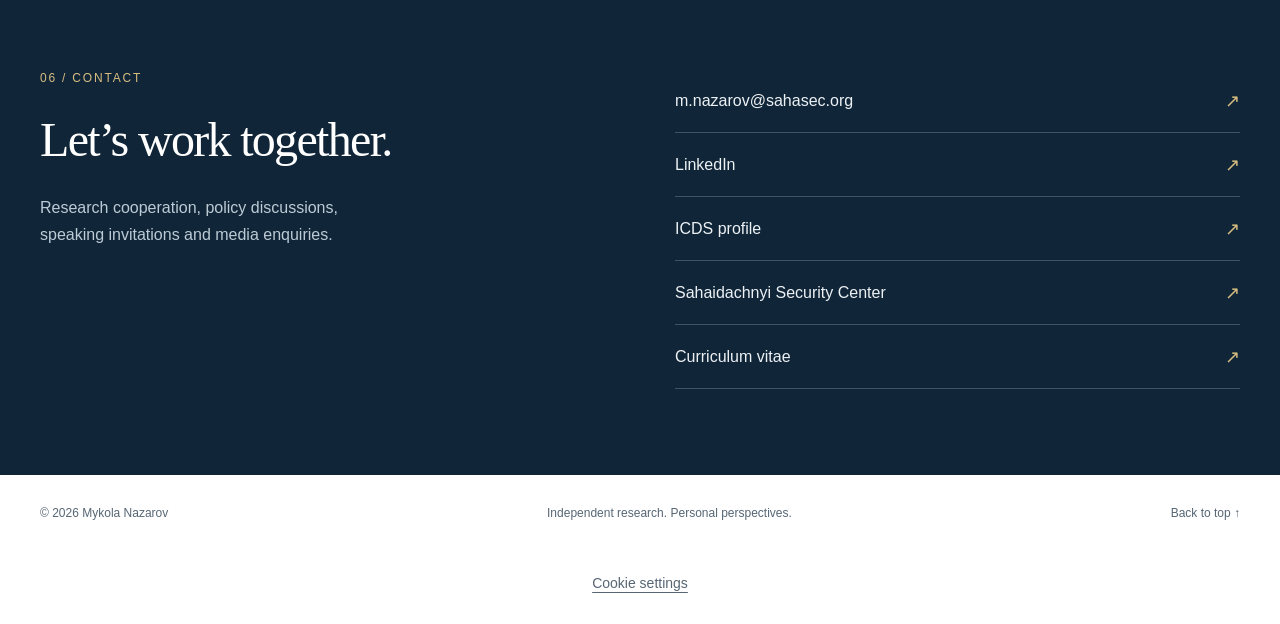
==== commit df12ca73: "Move the Kyiv Independent commentary above Oslo in both event lists" ====
--- a/index.html
+++ b/index.html
@@ -101,8 +101,7 @@
 <article class="publication" data-year="2024" data-topic="resilience"><div class="pub-meta">2024<span>BRIEF</span></div><div><h4><a href="https://icds.ee/en/russias-war-in-ukraine-war-and-society/" target="_blank" rel="noopener noreferrer">Russia’s War in Ukraine: War and Society</a></h4><p>International Centre for Defence and Security · 22 May</p></div><span class="pub-arrow" aria-hidden="true">↗</span></article>
 </div><div class="publications-actions"><a class="button gold" href="publications.html">View all publications <span aria-hidden="true">→</span></a></div></section>
 <section class="experience-section" id="experience"><div class="section split"><div><p class="eyebrow">04 / EXPERIENCE</p><h2>Research, policy<br>& public service</h2><a class="text-link light" href="cv.html">Full professional CV <span aria-hidden="true">↗</span></a></div><div class="timeline"><article><p class="date">2026 — PRESENT</p><h3>Senior Analyst</h3><p>Sahaidachnyi Security Center · Ukraine</p></article><article><p class="date">2025 — PRESENT</p><h3>Research Fellow</h3><p>International Centre for Defence and Security · Estonia</p></article><article><p class="date">2016 — PRESENT</p><h3>Director & Associate Professor</h3><p>Research Centre for Regional Security<br>Sumy State University · Ukraine</p></article><article><p class="date">2024 — 2025</p><h3>Lead Expert on National Resilience</h3><p>Homeland Security Division · GLOBSEC Kyiv Office</p></article><div class="education"><p class="eyebrow">EDUCATION</p><p><strong>Doctor of Science (DSc), Political Science</strong><br>Lesya Ukrainka Volyn National University</p><p><strong>PhD, Political Science</strong><br>V. N. Karazin Kharkiv National University</p><p><strong>Bachelor’s & Master’s, Engineering Mechanics</strong><br>Sumy State University</p></div></div></div></section>
-<section class="section" id="speaking"><div class="section-heading"><div><p class="eyebrow dark">05 / SPEAKING & MEDIA</p><h2>Bringing research into the discussion</h2></div></div><div class="speaking-grid"><div><img class="media-photo" src="assets/media.webp" alt="Mykola Nazarov contributing to a television discussion" width="860" height="573" loading="lazy"><h3>Media & expert commentary</h3><p>Analysis of Ukraine, resilience and European security for policy audiences and the wider public.</p><div class="events"><article id="kyiv-independent-baltic"><span>The Kyiv Independent · <time datetime="2026-11-25">25 November 2026</time></span><h4>From Crimea to Kaliningrad — Do Ukraine’s latest strikes signal a broader campaign?</h4><p>I spoke to The Kyiv Independent about what Ukraine’s strikes mean for Russia’s Baltic Fleet and why the safety of civilian shipping matters for Kyiv’s relations with Finland and Estonia.</p><a class="text-link" href="https://kyivindependent.com/from-crimea-to-kaliningrad-do-ukraines-latest-strikes-signal-a-broader-campaign-2/" hreflang="en" target="_blank" rel="noopener noreferrer">Read the article <span aria-hidden="true">↗</span></a></article></div>
-<p class="languages">Working languages: English, Ukrainian & Russian</p><a class="text-link" href="mailto:m.nazarov@sahasec.org?subject=Media%20or%20speaking%20enquiry">Media & speaking enquiries <span aria-hidden="true">↗</span></a></div><div class="events"><article><span>2026 · OSLO</span><h3>Building a Robust Security Architecture for Europe</h3><p>Panel speaker alongside John Karlsrud. The discussion covered Nordic–Baltic support for Ukraine, NB8–Ukraine cooperation, and the links between European security, Ukraine’s reconstruction and reparations.</p></article><article><span>2026 · VILNIUS</span><h3>Defending Baltics 2026</h3><p>Speaker in the panel “Total Defence Under Fire – What Must Be Ready Before the First Strike?”</p><a class="text-link" href="https://youtu.be/OSr7ZfuZhS0?t=7414" target="_blank" rel="noopener noreferrer">Watch the conference livestream <span aria-hidden="true">↗</span></a></article><article><span>2026 · BRUSSELS</span><h3>European Parliament · AFET Committee</h3><p>Presentation of the study on Ukraine’s peacetime reconstruction needs.</p><a class="text-link" href="https://multimedia.europarl.europa.eu/en/webstreaming/committee-on-foreign-affairs-ordinary-meeting_20260624-1635-COMMITTEE-AFET" target="_blank" rel="noopener noreferrer">Watch the committee meeting <span aria-hidden="true">↗</span></a></article><article><span>2026 · NEW YORK</span><h3>ASN World Convention</h3><p>Speaker at the Association for the Study of Nationalities convention.</p></article><article><span>2024 · RIGA</span><h3>Riga Conference</h3><p>Roundtable on national identity and societal resilience: lessons from Ukraine for the Baltic states.</p></article><article><span>2023 · TALLINN</span><h3>Lennart Meri Conference</h3><p>Presentation of research on Russia’s preparations for its war against Ukraine.</p></article><article><span>2023 · GENEVA</span><h3>DCAF expert seminar</h3><p>Efficiency and democratic civilian control in the defence sector.</p></article></div></div><div class="speaking-gallery" role="group" aria-label="Presentations, interviews and professional meetings photo gallery"><a class="gallery-item" href="assets/speaking-defending-baltics-2026-mindaugas-mikulenas.jpg" data-gallery-item aria-label="Open photo: Mykola Nazarov speaking at Defending Baltics 2026 in Vilnius" title="Photo: Mindaugas Mikulenas"><img src="assets/speaking-defending-baltics-2026-mindaugas-mikulenas.jpg" alt="Mykola Nazarov speaking at Defending Baltics 2026 in Vilnius. Photo: Mindaugas Mikulenas" width="2048" height="1365" loading="lazy" decoding="async" style="object-position:40% 45%"><span class="gallery-zoom" aria-hidden="true"><svg viewBox="0 0 24 24" width="19" height="19" fill="none" stroke="currentColor" stroke-width="1.6" aria-hidden="true"><path d="M8 3H3v5m13-5h5v5M3 16v5h5m13-5v5h-5M3 3l6 6m12-6-6 6M3 21l6-6m12 6-6-6"/></svg></span></a><a class="gallery-item" href="assets/speaking-european-parliament-session.jpg" data-gallery-item aria-label="Enlarge photo: Mykola Nazarov speaking at the European Parliament"><img src="assets/speaking-european-parliament-session.jpg" alt="Mykola Nazarov speaking at the European Parliament" width="1536" height="1536" loading="lazy" decoding="async" style="object-fit:contain;object-position:center"><span class="gallery-zoom" aria-hidden="true"><svg viewBox="0 0 24 24" width="19" height="19" fill="none" stroke="currentColor" stroke-width="1.6" aria-hidden="true"><path d="M8 3H3v5m13-5h5v5M3 16v5h5m13-5v5h-5M3 3l6 6m12-6-6 6M3 21l6-6m12 6-6-6"/></svg></span></a><a class="gallery-item" href="assets/speaking-research-presentation.jpg" data-gallery-item aria-label="Enlarge photo: Mykola Nazarov presenting research on Ukrainian war refugees in Estonia"><img src="assets/speaking-research-presentation.jpg" alt="Mykola Nazarov presenting research on Ukrainian war refugees in Estonia" width="2048" height="1684" loading="lazy" decoding="async" style="object-position:50% 35%"><span class="gallery-zoom" aria-hidden="true"><svg viewBox="0 0 24 24" width="19" height="19" fill="none" stroke="currentColor" stroke-width="1.6" aria-hidden="true"><path d="M8 3H3v5m13-5h5v5M3 16v5h5m13-5v5h-5M3 3l6 6m12-6-6 6M3 21l6-6m12 6-6-6"/></svg></span></a><a class="gallery-item" href="assets/speaking-radio-interview.jpg" data-gallery-item aria-label="Enlarge photo: Mykola Nazarov in a radio studio"><img src="assets/speaking-radio-interview.jpg" alt="Mykola Nazarov in a radio studio" width="784" height="490" loading="lazy" decoding="async" style="object-position:50% 45%"><span class="gallery-zoom" aria-hidden="true"><svg viewBox="0 0 24 24" width="19" height="19" fill="none" stroke="currentColor" stroke-width="1.6" aria-hidden="true"><path d="M8 3H3v5m13-5h5v5M3 16v5h5m13-5v5h-5M3 3l6 6m12-6-6 6M3 21l6-6m12 6-6-6"/></svg></span></a><a class="gallery-item" href="assets/speaking-err-interview.jpg" data-gallery-item aria-label="Enlarge photo: Mykola Nazarov during a television interview on ERR"><img src="assets/speaking-err-interview.jpg" alt="Mykola Nazarov during a television interview on ERR" width="988" height="657" loading="lazy" decoding="async" style="object-position:50% 40%"><span class="gallery-zoom" aria-hidden="true"><svg viewBox="0 0 24 24" width="19" height="19" fill="none" stroke="currentColor" stroke-width="1.6" aria-hidden="true"><path d="M8 3H3v5m13-5h5v5M3 16v5h5m13-5v5h-5M3 3l6 6m12-6-6 6M3 21l6-6m12 6-6-6"/></svg></span></a><a class="gallery-item" href="assets/meeting-lennart-meri-conference.jpg" data-gallery-item aria-label="Enlarge photo: Mykola Nazarov with a fellow participant at the Lennart Meri Conference"><img src="assets/meeting-lennart-meri-conference.jpg" alt="Mykola Nazarov with a fellow participant at the Lennart Meri Conference" width="1152" height="1536" loading="lazy" decoding="async" style="object-position:50% 38%"><span class="gallery-zoom" aria-hidden="true"><svg viewBox="0 0 24 24" width="19" height="19" fill="none" stroke="currentColor" stroke-width="1.6" aria-hidden="true"><path d="M8 3H3v5m13-5h5v5M3 16v5h5m13-5v5h-5M3 3l6 6m12-6-6 6M3 21l6-6m12 6-6-6"/></svg></span></a><a class="gallery-item" href="assets/meeting-professional-exchange.jpg" data-gallery-item aria-label="Enlarge photo: Mykola Nazarov at a professional meeting"><img src="assets/meeting-professional-exchange.jpg" alt="Mykola Nazarov at a professional meeting" width="1152" height="1536" loading="lazy" decoding="async" style="object-position:50% 65%"><span class="gallery-zoom" aria-hidden="true"><svg viewBox="0 0 24 24" width="19" height="19" fill="none" stroke="currentColor" stroke-width="1.6" aria-hidden="true"><path d="M8 3H3v5m13-5h5v5M3 16v5h5m13-5v5h-5M3 3l6 6m12-6-6 6M3 21l6-6m12 6-6-6"/></svg></span></a><a class="gallery-item" href="assets/meeting-nordic-baltic-ukraine-forum.jpg" data-gallery-item aria-label="Enlarge photo: Roundtable discussion at the Nordic-Baltic–Ukraine Forum"><img src="assets/meeting-nordic-baltic-ukraine-forum.jpg" alt="Roundtable discussion at the Nordic-Baltic–Ukraine Forum" width="1536" height="1152" loading="lazy" decoding="async" style="object-position:center"><span class="gallery-zoom" aria-hidden="true"><svg viewBox="0 0 24 24" width="19" height="19" fill="none" stroke="currentColor" stroke-width="1.6" aria-hidden="true"><path d="M8 3H3v5m13-5h5v5M3 16v5h5m13-5v5h-5M3 3l6 6m12-6-6 6M3 21l6-6m12 6-6-6"/></svg></span></a><a class="gallery-item" href="assets/meeting-nato-public-forum.jpg" data-gallery-item aria-label="Enlarge photo: Mykola Nazarov greeting a participant at the NATO Public Forum"><img src="assets/meeting-nato-public-forum.jpg" alt="Mykola Nazarov greeting a participant at the NATO Public Forum" width="1336" height="1536" loading="lazy" decoding="async" style="object-position:50% 32%"><span class="gallery-zoom" aria-hidden="true"><svg viewBox="0 0 24 24" width="19" height="19" fill="none" stroke="currentColor" stroke-width="1.6" aria-hidden="true"><path d="M8 3H3v5m13-5h5v5M3 16v5h5m13-5v5h-5M3 3l6 6m12-6-6 6M3 21l6-6m12 6-6-6"/></svg></span></a></div><div class="gallery-strip-controls" hidden><span class="gallery-strip-count" aria-live="polite">1–4 / 9</span><button type="button" data-gallery-prev aria-label="Previous photos"><span aria-hidden="true">‹</span></button><button type="button" data-gallery-next aria-label="Next photos"><span aria-hidden="true">›</span></button></div></section>
+<section class="section" id="speaking"><div class="section-heading"><div><p class="eyebrow dark">05 / SPEAKING & MEDIA</p><h2>Bringing research into the discussion</h2></div></div><div class="speaking-grid"><div><img class="media-photo" src="assets/media.webp" alt="Mykola Nazarov contributing to a television discussion" width="860" height="573" loading="lazy"><h3>Media & expert commentary</h3><p>Analysis of Ukraine, resilience and European security for policy audiences and the wider public.</p><p class="languages">Working languages: English, Ukrainian & Russian</p><a class="text-link" href="mailto:m.nazarov@sahasec.org?subject=Media%20or%20speaking%20enquiry">Media & speaking enquiries <span aria-hidden="true">↗</span></a></div><div class="events"><article id="kyiv-independent-baltic"><span>The Kyiv Independent · <time datetime="2026-11-25">25 November 2026</time></span><h3>From Crimea to Kaliningrad — Do Ukraine’s latest strikes signal a broader campaign?</h3><p>I spoke to The Kyiv Independent about what Ukraine’s strikes mean for Russia’s Baltic Fleet and why the safety of civilian shipping matters for Kyiv’s relations with Finland and Estonia.</p><a class="text-link" href="https://kyivindependent.com/from-crimea-to-kaliningrad-do-ukraines-latest-strikes-signal-a-broader-campaign-2/" hreflang="en" target="_blank" rel="noopener noreferrer">Read the article <span aria-hidden="true">↗</span></a></article><article><span>2026 · OSLO</span><h3>Building a Robust Security Architecture for Europe</h3><p>Panel speaker alongside John Karlsrud. The discussion covered Nordic–Baltic support for Ukraine, NB8–Ukraine cooperation, and the links between European security, Ukraine’s reconstruction and reparations.</p></article><article><span>2026 · VILNIUS</span><h3>Defending Baltics 2026</h3><p>Speaker in the panel “Total Defence Under Fire – What Must Be Ready Before the First Strike?”</p><a class="text-link" href="https://youtu.be/OSr7ZfuZhS0?t=7414" target="_blank" rel="noopener noreferrer">Watch the conference livestream <span aria-hidden="true">↗</span></a></article><article><span>2026 · BRUSSELS</span><h3>European Parliament · AFET Committee</h3><p>Presentation of the study on Ukraine’s peacetime reconstruction needs.</p><a class="text-link" href="https://multimedia.europarl.europa.eu/en/webstreaming/committee-on-foreign-affairs-ordinary-meeting_20260624-1635-COMMITTEE-AFET" target="_blank" rel="noopener noreferrer">Watch the committee meeting <span aria-hidden="true">↗</span></a></article><article><span>2026 · NEW YORK</span><h3>ASN World Convention</h3><p>Speaker at the Association for the Study of Nationalities convention.</p></article><article><span>2024 · RIGA</span><h3>Riga Conference</h3><p>Roundtable on national identity and societal resilience: lessons from Ukraine for the Baltic states.</p></article><article><span>2023 · TALLINN</span><h3>Lennart Meri Conference</h3><p>Presentation of research on Russia’s preparations for its war against Ukraine.</p></article><article><span>2023 · GENEVA</span><h3>DCAF expert seminar</h3><p>Efficiency and democratic civilian control in the defence sector.</p></article></div></div><div class="speaking-gallery" role="group" aria-label="Presentations, interviews and professional meetings photo gallery"><a class="gallery-item" href="assets/speaking-defending-baltics-2026-mindaugas-mikulenas.jpg" data-gallery-item aria-label="Open photo: Mykola Nazarov speaking at Defending Baltics 2026 in Vilnius" title="Photo: Mindaugas Mikulenas"><img src="assets/speaking-defending-baltics-2026-mindaugas-mikulenas.jpg" alt="Mykola Nazarov speaking at Defending Baltics 2026 in Vilnius. Photo: Mindaugas Mikulenas" width="2048" height="1365" loading="lazy" decoding="async" style="object-position:40% 45%"><span class="gallery-zoom" aria-hidden="true"><svg viewBox="0 0 24 24" width="19" height="19" fill="none" stroke="currentColor" stroke-width="1.6" aria-hidden="true"><path d="M8 3H3v5m13-5h5v5M3 16v5h5m13-5v5h-5M3 3l6 6m12-6-6 6M3 21l6-6m12 6-6-6"/></svg></span></a><a class="gallery-item" href="assets/speaking-european-parliament-session.jpg" data-gallery-item aria-label="Enlarge photo: Mykola Nazarov speaking at the European Parliament"><img src="assets/speaking-european-parliament-session.jpg" alt="Mykola Nazarov speaking at the European Parliament" width="1536" height="1536" loading="lazy" decoding="async" style="object-fit:contain;object-position:center"><span class="gallery-zoom" aria-hidden="true"><svg viewBox="0 0 24 24" width="19" height="19" fill="none" stroke="currentColor" stroke-width="1.6" aria-hidden="true"><path d="M8 3H3v5m13-5h5v5M3 16v5h5m13-5v5h-5M3 3l6 6m12-6-6 6M3 21l6-6m12 6-6-6"/></svg></span></a><a class="gallery-item" href="assets/speaking-research-presentation.jpg" data-gallery-item aria-label="Enlarge photo: Mykola Nazarov presenting research on Ukrainian war refugees in Estonia"><img src="assets/speaking-research-presentation.jpg" alt="Mykola Nazarov presenting research on Ukrainian war refugees in Estonia" width="2048" height="1684" loading="lazy" decoding="async" style="object-position:50% 35%"><span class="gallery-zoom" aria-hidden="true"><svg viewBox="0 0 24 24" width="19" height="19" fill="none" stroke="currentColor" stroke-width="1.6" aria-hidden="true"><path d="M8 3H3v5m13-5h5v5M3 16v5h5m13-5v5h-5M3 3l6 6m12-6-6 6M3 21l6-6m12 6-6-6"/></svg></span></a><a class="gallery-item" href="assets/speaking-radio-interview.jpg" data-gallery-item aria-label="Enlarge photo: Mykola Nazarov in a radio studio"><img src="assets/speaking-radio-interview.jpg" alt="Mykola Nazarov in a radio studio" width="784" height="490" loading="lazy" decoding="async" style="object-position:50% 45%"><span class="gallery-zoom" aria-hidden="true"><svg viewBox="0 0 24 24" width="19" height="19" fill="none" stroke="currentColor" stroke-width="1.6" aria-hidden="true"><path d="M8 3H3v5m13-5h5v5M3 16v5h5m13-5v5h-5M3 3l6 6m12-6-6 6M3 21l6-6m12 6-6-6"/></svg></span></a><a class="gallery-item" href="assets/speaking-err-interview.jpg" data-gallery-item aria-label="Enlarge photo: Mykola Nazarov during a television interview on ERR"><img src="assets/speaking-err-interview.jpg" alt="Mykola Nazarov during a television interview on ERR" width="988" height="657" loading="lazy" decoding="async" style="object-position:50% 40%"><span class="gallery-zoom" aria-hidden="true"><svg viewBox="0 0 24 24" width="19" height="19" fill="none" stroke="currentColor" stroke-width="1.6" aria-hidden="true"><path d="M8 3H3v5m13-5h5v5M3 16v5h5m13-5v5h-5M3 3l6 6m12-6-6 6M3 21l6-6m12 6-6-6"/></svg></span></a><a class="gallery-item" href="assets/meeting-lennart-meri-conference.jpg" data-gallery-item aria-label="Enlarge photo: Mykola Nazarov with a fellow participant at the Lennart Meri Conference"><img src="assets/meeting-lennart-meri-conference.jpg" alt="Mykola Nazarov with a fellow participant at the Lennart Meri Conference" width="1152" height="1536" loading="lazy" decoding="async" style="object-position:50% 38%"><span class="gallery-zoom" aria-hidden="true"><svg viewBox="0 0 24 24" width="19" height="19" fill="none" stroke="currentColor" stroke-width="1.6" aria-hidden="true"><path d="M8 3H3v5m13-5h5v5M3 16v5h5m13-5v5h-5M3 3l6 6m12-6-6 6M3 21l6-6m12 6-6-6"/></svg></span></a><a class="gallery-item" href="assets/meeting-professional-exchange.jpg" data-gallery-item aria-label="Enlarge photo: Mykola Nazarov at a professional meeting"><img src="assets/meeting-professional-exchange.jpg" alt="Mykola Nazarov at a professional meeting" width="1152" height="1536" loading="lazy" decoding="async" style="object-position:50% 65%"><span class="gallery-zoom" aria-hidden="true"><svg viewBox="0 0 24 24" width="19" height="19" fill="none" stroke="currentColor" stroke-width="1.6" aria-hidden="true"><path d="M8 3H3v5m13-5h5v5M3 16v5h5m13-5v5h-5M3 3l6 6m12-6-6 6M3 21l6-6m12 6-6-6"/></svg></span></a><a class="gallery-item" href="assets/meeting-nordic-baltic-ukraine-forum.jpg" data-gallery-item aria-label="Enlarge photo: Roundtable discussion at the Nordic-Baltic–Ukraine Forum"><img src="assets/meeting-nordic-baltic-ukraine-forum.jpg" alt="Roundtable discussion at the Nordic-Baltic–Ukraine Forum" width="1536" height="1152" loading="lazy" decoding="async" style="object-position:center"><span class="gallery-zoom" aria-hidden="true"><svg viewBox="0 0 24 24" width="19" height="19" fill="none" stroke="currentColor" stroke-width="1.6" aria-hidden="true"><path d="M8 3H3v5m13-5h5v5M3 16v5h5m13-5v5h-5M3 3l6 6m12-6-6 6M3 21l6-6m12 6-6-6"/></svg></span></a><a class="gallery-item" href="assets/meeting-nato-public-forum.jpg" data-gallery-item aria-label="Enlarge photo: Mykola Nazarov greeting a participant at the NATO Public Forum"><img src="assets/meeting-nato-public-forum.jpg" alt="Mykola Nazarov greeting a participant at the NATO Public Forum" width="1336" height="1536" loading="lazy" decoding="async" style="object-position:50% 32%"><span class="gallery-zoom" aria-hidden="true"><svg viewBox="0 0 24 24" width="19" height="19" fill="none" stroke="currentColor" stroke-width="1.6" aria-hidden="true"><path d="M8 3H3v5m13-5h5v5M3 16v5h5m13-5v5h-5M3 3l6 6m12-6-6 6M3 21l6-6m12 6-6-6"/></svg></span></a></div><div class="gallery-strip-controls" hidden><span class="gallery-strip-count" aria-live="polite">1–4 / 9</span><button type="button" data-gallery-prev aria-label="Previous photos"><span aria-hidden="true">‹</span></button><button type="button" data-gallery-next aria-label="Next photos"><span aria-hidden="true">›</span></button></div></section>
 <section class="contact-section" id="contact"><div class="section"><div><p class="eyebrow">06 / CONTACT</p><h2>Let’s work together.</h2><p>Research cooperation, policy discussions,<br>speaking invitations and media enquiries.</p></div><div class="contact-links"><a class="email" href="mailto:m.nazarov@sahasec.org">m.nazarov@sahasec.org <span aria-hidden="true">↗</span></a><a href="https://www.linkedin.com/in/mykola-nazarov/" target="_blank" rel="noopener noreferrer">LinkedIn <span aria-hidden="true">↗</span></a><a href="https://icds.ee/en/author/mykola-nazarov/" target="_blank" rel="noopener noreferrer">ICDS profile <span aria-hidden="true">↗</span></a><a href="https://sahasec.org/team/dr-mykola-nazarov/" target="_blank" rel="noopener noreferrer">Sahaidachnyi Security Center <span aria-hidden="true">↗</span></a><a href="cv.html">Curriculum vitae <span aria-hidden="true">↗</span></a></div></div></section>
 </main><dialog class="photo-viewer" aria-label="Photo viewer"><div class="photo-viewer-panel"><div class="photo-viewer-toolbar"><span class="photo-viewer-count" role="status" aria-live="polite"></span><button type="button" class="photo-viewer-close" aria-label="Close" autofocus>×</button></div><div class="photo-viewer-stage"><button type="button" class="photo-viewer-prev" aria-label="Previous photo">‹</button><img class="photo-viewer-image" alt=""><button type="button" class="photo-viewer-next" aria-label="Next photo">›</button></div></div></dialog><footer><span>© <span id="copyright-year">2026</span> Mykola Nazarov</span><span>Independent research. Personal perspectives.</span><a href="#top">Back to top ↑</a></footer>
 </body></html>
